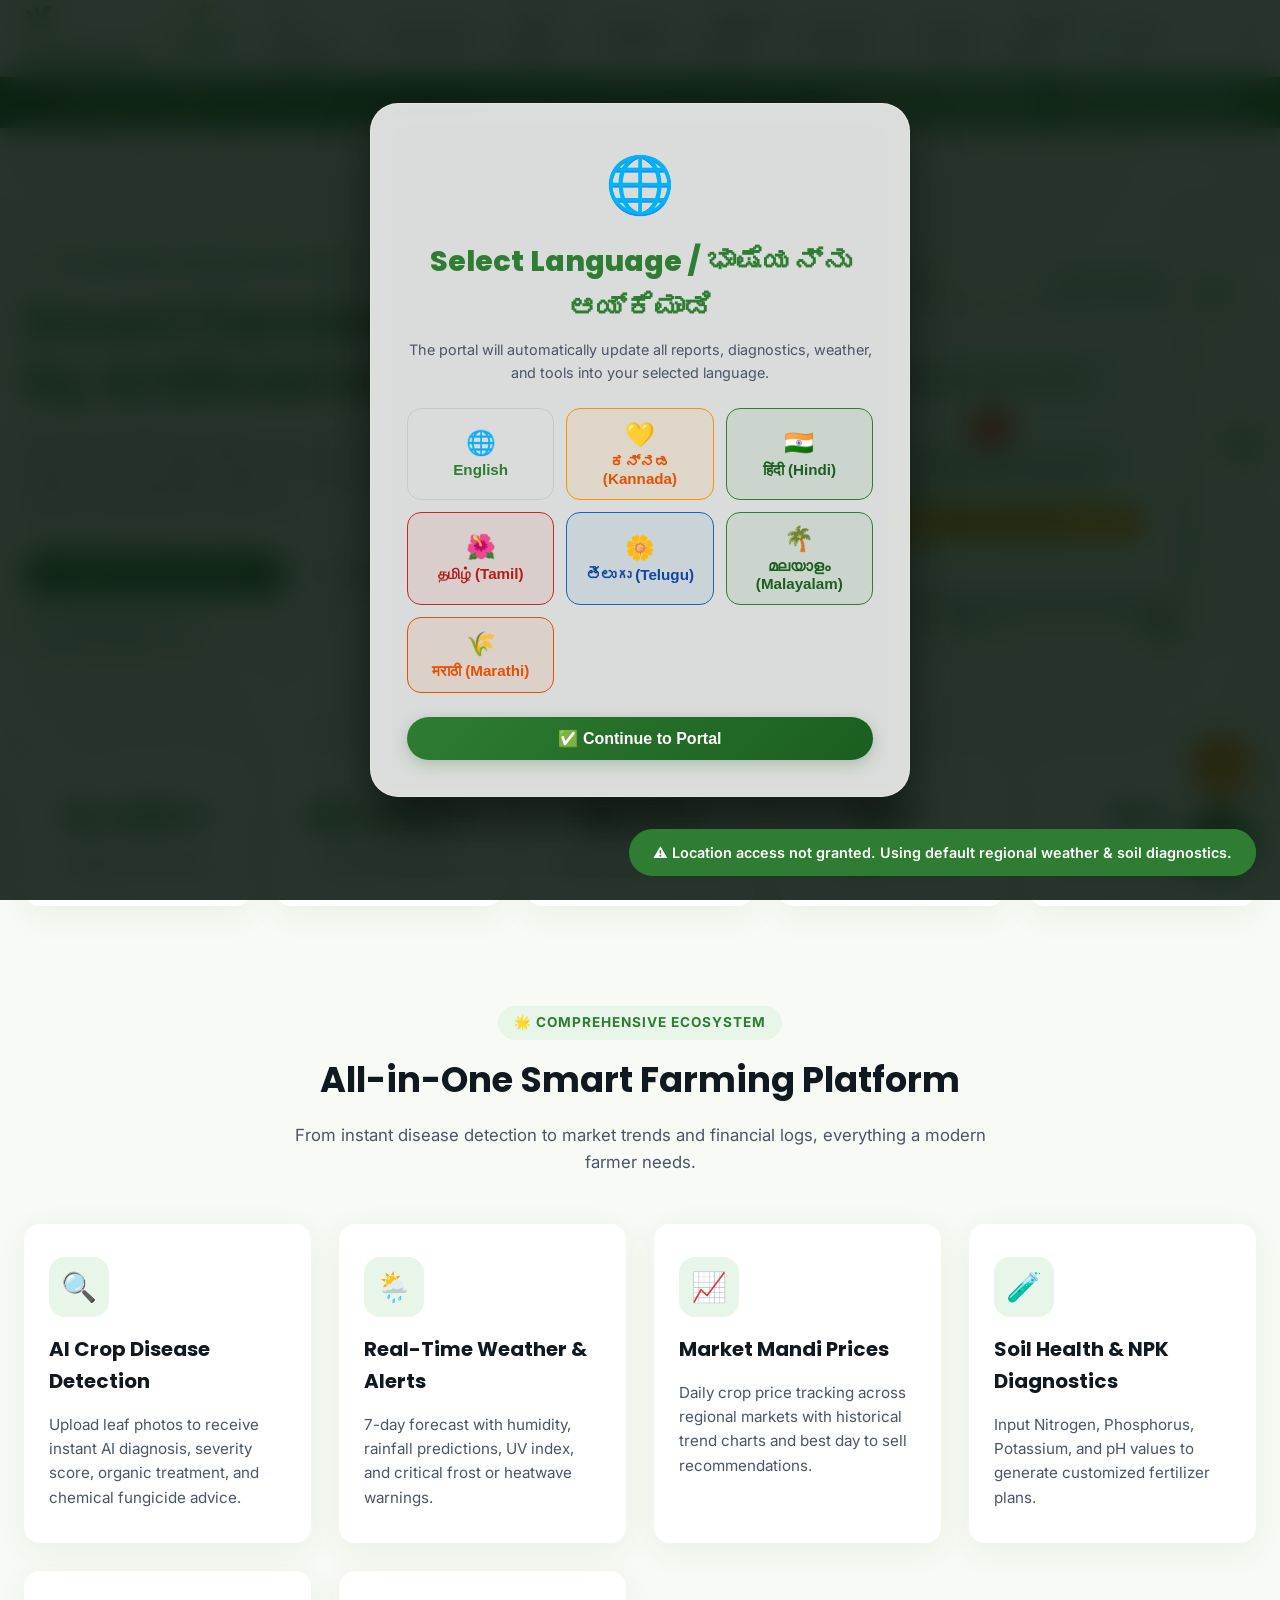
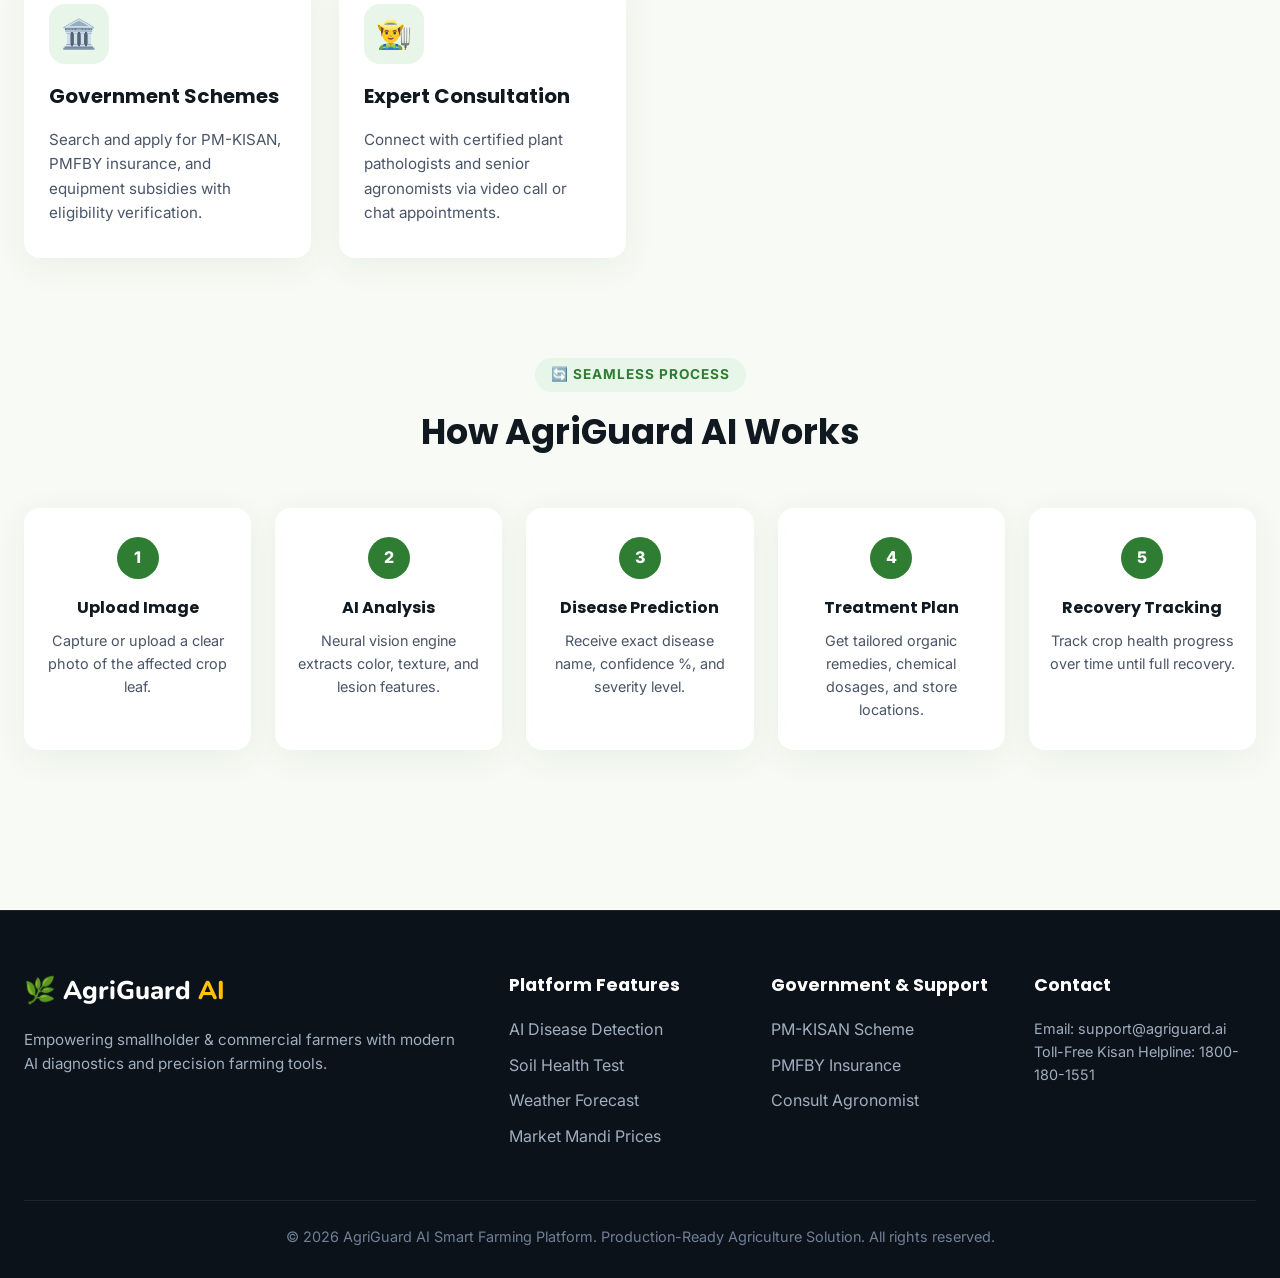
==== templates/index.html @ 2e7e79be "Initial commit: AgriGuard AI Crop Disease Detection Platform" ====
<!DOCTYPE html>
<html lang="en" data-theme="light">
<head>
    <meta charset="UTF-8">
    <meta name="viewport" content="width=device-width, initial-scale=1.0">
    <title>AgriGuard AI – Intelligent Crop Disease Detection & Smart Farming Platform</title>
    <meta name="description" content="AI-powered crop disease detection, soil diagnostics, real-time weather alerts, market prices, and government scheme aggregator for farmers.">
    <link rel="stylesheet" href="/static/css/styles.css">
    <link rel="manifest" href="/manifest.json">
    <!-- Chart.js & Leaflet.js CDN -->
    <script src="https://cdn.jsdelivr.net/npm/chart.js"></script>
    <link rel="stylesheet" href="https://unpkg.com/leaflet@1.9.4/dist/leaflet.css" />
    <script src="https://unpkg.com/leaflet@1.9.4/dist/leaflet.js"></script>
</head>
<body>

    <!-- Glassmorphic Header Navigation -->
    <nav class="glass-nav">
        <div class="container navbar">
            <a href="#" class="logo" onclick="switchTab('home-tab'); return false;">
                🌿 AgriGuard <span>AI</span>
            </a>

            <ul class="nav-links">
                <li><a class="nav-link active" data-tab="home-tab" data-i18n="navHome">🌾 Farmer Portal</a></li>
                <li><a class="nav-link" data-tab="scanner-tab" data-i18n="navScan">AI Detection</a></li>
                <li><a class="nav-link" data-tab="dashboard-tab" data-i18n="navDashboard">Dashboard</a></li>
                <li><a class="nav-link" data-tab="soil-tab" data-i18n="navSoil">Soil Health</a></li>
                <li><a class="nav-link" data-tab="weather-tab" data-i18n="navWeather">Weather</a></li>
                <li><a class="nav-link" data-tab="market-tab" data-i18n="navMarket">Market Prices</a></li>
                <li><a class="nav-link" data-tab="schemes-tab" data-i18n="navSchemes">Schemes</a></li>
                <li><a class="nav-link" data-tab="expert-tab" data-i18n="navExperts">Experts</a></li>
                <li><a class="nav-link" data-tab="map-tab" data-i18n="navMap">Stores Map</a></li>
            </ul>

            <div class="nav-actions">
                <select class="lang-select" id="langSelect" onchange="applyPortalLanguage(this.value)">
                    <option value="en">🌐 English</option>
                    <option value="kn">Kannada (ಕನ್ನಡ)</option>
                    <option value="hi">Hindi (हिंदी)</option>
                    <option value="ta">Tamil (தமிழ்)</option>
                    <option value="te">Telugu (తెలుగు)</option>
                    <option value="ml">Malayalam (മലയാളം)</option>
                    <option value="mr">Marathi (मराठी)</option>
                </select>
                <button class="theme-toggle" id="themeToggle">🌙 Dark</button>
                <div id="userHeaderBox" style="display: flex; align-items: center; gap: 8px;">
                    <div style="background: var(--primary-light); color: var(--primary); padding: 6px 14px; border-radius: 20px; font-weight: 700; font-size: 0.88rem;">
                        🧑‍🌾 Active Farmer
                    </div>
                </div>
                <button class="btn btn-primary" onclick="switchTab('scanner-tab')" data-i18n="detectBtn">Detect Crop Disease</button>
            </div>
    </nav>

    <!-- Entrance Live GPS Location & Environment Banner -->
    <div id="entranceLocationBanner" style="background: linear-gradient(90deg, #1b5e20, #2E7D32); color: white; padding: 10px 20px; font-size: 0.88rem; box-shadow: 0 4px 12px rgba(0,0,0,0.12); position: sticky; top: 70px; z-index: 999;">
        <div class="container" style="display: flex; justify-content: space-between; align-items: center; flex-wrap: wrap; gap: 10px;">
            <div style="display: flex; align-items: center; gap: 8px;">
                <span style="font-size: 1.2rem;">📍</span>
                <span>
                    <strong id="bannerLocationTitle">Mandya, Karnataka</strong> &nbsp;|&nbsp;
                    <span id="bannerCoordinatesText">(12.9716° N, 77.5946° E)</span>
                </span>
            </div>

            <div style="display: flex; align-items: center; gap: 14px; font-weight: 600; flex-wrap: wrap;">
                <span id="bannerWeatherText">🌡️ 28.5°C &nbsp;|&nbsp; 💧 Humidity: 82% &nbsp;|&nbsp; 🌧️ Rain: 12mm</span>
                <span id="bannerSoilText" style="background: rgba(255,255,255,0.2); padding: 3px 10px; border-radius: 12px;">🪨 Soil: Black Cotton Vertisol</span>
                <button onclick="requestEntranceLocationPermission()" style="background: rgba(255,255,255,0.25); color: white; border: none; padding: 4px 12px; border-radius: 8px; font-size: 0.8rem; font-weight: bold; cursor: pointer;" data-i18n="refreshGpsBtn">🎯 Refresh GPS Location</button>
            </div>
        </div>
    </div>

    <!-- Entrance Language Selection Modal -->
    <div id="entranceLangModal" class="modal-overlay" style="display: none; position: fixed; top: 0; left: 0; width: 100vw; height: 100vh; z-index: 10005; background: rgba(10, 25, 15, 0.88); backdrop-filter: blur(14px); justify-content: center; align-items: center;">
        <div class="glass-card" style="width: 90%; max-width: 540px; padding: 36px; border-radius: 28px; box-shadow: 0 24px 48px rgba(0,0,0,0.5); border: 1.5px solid rgba(255, 255, 255, 0.25); text-align: center;">
            <div style="font-size: 3.5rem; margin-bottom: 8px;">🌐</div>
            <h2 style="color: var(--primary); margin: 0; font-size: 1.8rem; font-weight: 800;">Select Language / ಭಾಷೆಯನ್ನು ಆಯ್ಕೆಮಾಡಿ</h2>
            <p style="color: var(--text-muted-light); font-size: 0.9rem; margin: 8px 0 24px 0;">The portal will automatically update all reports, diagnostics, weather, and tools into your selected language.</p>

            <!-- Language Cards Grid -->
            <div style="display: grid; grid-template-columns: repeat(auto-fit, minmax(130px, 1fr)); gap: 12px; margin-bottom: 24px;">
                <button onclick="selectPortalLanguage('en')" class="btn btn-outline" style="padding: 12px; font-size: 0.95rem; font-weight: 700; border-radius: 14px; display: flex; flex-direction: column; align-items: center; gap: 4px; border: 1.5px solid var(--border-color);">
                    <span style="font-size: 1.5rem;">🌐</span>
                    <span>English</span>
                </button>
                <button onclick="selectPortalLanguage('kn')" class="btn btn-outline" style="padding: 12px; font-size: 0.95rem; font-weight: 700; border-radius: 14px; display: flex; flex-direction: column; align-items: center; gap: 4px; border: 1.5px solid #FF8F00; background: rgba(255,143,0,0.08); color: #e65100;">
                    <span style="font-size: 1.5rem;">💛</span>
                    <span>ಕನ್ನಡ (Kannada)</span>
                </button>
                <button onclick="selectPortalLanguage('hi')" class="btn btn-outline" style="padding: 12px; font-size: 0.95rem; font-weight: 700; border-radius: 14px; display: flex; flex-direction: column; align-items: center; gap: 4px; border: 1.5px solid #2E7D32; background: rgba(46,125,50,0.08); color: #1b5e20;">
                    <span style="font-size: 1.5rem;">🇮🇳</span>
                    <span>हिंदी (Hindi)</span>
                </button>
                <button onclick="selectPortalLanguage('ta')" class="btn btn-outline" style="padding: 12px; font-size: 0.95rem; font-weight: 700; border-radius: 14px; display: flex; flex-direction: column; align-items: center; gap: 4px; border: 1.5px solid #c62828; background: rgba(198,40,40,0.08); color: #b71c1c;">
                    <span style="font-size: 1.5rem;">🌺</span>
                    <span>தமிழ் (Tamil)</span>
                </button>
                <button onclick="selectPortalLanguage('te')" class="btn btn-outline" style="padding: 12px; font-size: 0.95rem; font-weight: 700; border-radius: 14px; display: flex; flex-direction: column; align-items: center; gap: 4px; border: 1.5px solid #1565C0; background: rgba(21,101,192,0.08); color: #0d47a1;">
                    <span style="font-size: 1.5rem;">🌼</span>
                    <span>తెలుగు (Telugu)</span>
                </button>
                <button onclick="selectPortalLanguage('ml')" class="btn btn-outline" style="padding: 12px; font-size: 0.95rem; font-weight: 700; border-radius: 14px; display: flex; flex-direction: column; align-items: center; gap: 4px; border: 1.5px solid #2E7D32; background: rgba(46,125,50,0.08); color: #1b5e20;">
                    <span style="font-size: 1.5rem;">🌴</span>
                    <span>മലയാളം (Malayalam)</span>
                </button>
                <button onclick="selectPortalLanguage('mr')" class="btn btn-outline" style="padding: 12px; font-size: 0.95rem; font-weight: 700; border-radius: 14px; display: flex; flex-direction: column; align-items: center; gap: 4px; border: 1.5px solid #e65100; background: rgba(230,81,0,0.08); color: #e65100;">
                    <span style="font-size: 1.5rem;">🌾</span>
                    <span>मराठी (Marathi)</span>
                </button>
            </div>

            <button onclick="closeEntranceLangModal()" class="btn btn-primary" style="width: 100%; padding: 12px; font-size: 1rem; font-weight: 700;">✅ Continue to Portal</button>
        </div>
    </div>

    <!-- Main Content Tabs Container -->
    <main class="container">

        <!-- TAB 1: HOMEPAGE -->
        <section id="home-tab" class="tab-content active">
            <!-- Hero Section -->
            <div class="hero">
                <div class="hero-grid">
                    <div>
                        <div class="section-tag" data-i18n="sectionTagHero">🚀 Autonomous Precision Agriculture</div>
                        <h1 class="hero-title" data-i18n="heroTitle">Smart Farming Powered by Artificial Intelligence</h1>
                        <p class="hero-subtitle" data-i18n="heroSubtitle">
                            Empowering farmers with instant AI crop disease detection, soil diagnostics, real-time weather forecasts, market prices, and tailored government scheme assistance.
                        </p>
                        <div class="hero-cta">
                            <button class="btn btn-primary" onclick="switchTab('scanner-tab')" data-i18n="btnStartScan">📷 Start AI Disease Detection</button>
                            <button class="btn btn-secondary" onclick="switchTab('dashboard-tab')" data-i18n="btnViewDash">📊 View Dashboard</button>
                            <button class="btn btn-outline" onclick="switchTab('soil-tab')" data-i18n="btnSoilTest">🧪 Soil Health Test</button>
                        </div>
                    </div>

                    <div class="hero-visual">
                        <div class="animated-leaf leaf-1">🍃</div>
                        <div class="animated-leaf leaf-2">🌱</div>
                        <div class="animated-leaf leaf-3">🌿</div>
                        
                        <!-- 3D Stacked Shuffling Card Deck Container -->
                        <div class="card-stack-wrapper">
                            <div style="display:flex; justify-content:space-between; align-items:center; margin-bottom:12px; z-index: 20; position: relative;">
                                <span style="font-weight:700; color:var(--primary);" data-i18n="liveScanTitle">⚡ Live AI Scanner</span>
                                <span class="severity-pill severity-LOW" data-i18n="accuracyPill">98.4% Accuracy</span>
                            </div>

                            <div class="card-stack" id="cropCardStack">
                                <!-- Card 1: Tomato -->
                                <div class="stack-card glass-card pos-0" data-crop="Tomato">
                                    <div class="stack-card-inner">
                                        <div class="crop-badge">🍅 Tomato (टमाटर / ಟೊಮ್ಯಾಟೊ)</div>
                                        <span class="crop-emoji">🍅</span>
                                        <h4 class="crop-title">Leaf Early Blight Detected</h4>
                                        <p class="crop-desc">Confidence: 96.2% | Fungal Leaf Spot</p>
                                        <button class="btn btn-accent stack-btn" onclick="quickSelectScannerCrop('Tomato')">🔍 Scan Tomato Crop</button>
                                    </div>
                                </div>

                                <!-- Card 2: Ginger -->
                                <div class="stack-card glass-card pos-1" data-crop="Ginger">
                                    <div class="stack-card-inner">
                                        <div class="crop-badge">🫚 Ginger (अदरक / ಶುಂಠಿ)</div>
                                        <span class="crop-emoji">🫚</span>
                                        <h4 class="crop-title">Soft Rot & Leaf Fleck</h4>
                                        <p class="crop-desc">Confidence: 95.1% | Bacterial Soft Rot</p>
                                        <button class="btn btn-accent stack-btn" onclick="quickSelectScannerCrop('Ginger')">🔍 Scan Ginger Crop</button>
                                    </div>
                                </div>

                                <!-- Card 3: Cabbage -->
                                <div class="stack-card glass-card pos-2" data-crop="Cabbage">
                                    <div class="stack-card-inner">
                                        <div class="crop-badge">🥬 Cabbage (पत्तागोभी / ಎಲೆಕೋಸು)</div>
                                        <span class="crop-emoji">🥬</span>
                                        <h4 class="crop-title">Black Rot Infection</h4>
                                        <p class="crop-desc">Confidence: 97.0% | Xanthomonas Campestris</p>
                                        <button class="btn btn-accent stack-btn" onclick="quickSelectScannerCrop('Cabbage')">🔍 Scan Cabbage Crop</button>
                                    </div>
                                </div>

                                <!-- Card 4: Tobacco -->
                                <div class="stack-card glass-card pos-3" data-crop="Tobacco">
                                    <div class="stack-card-inner">
                                        <div class="crop-badge">🍂 Tobacco (तंबाकू / ತಂಬಾಕು)</div>
                                        <span class="crop-emoji">🍂</span>
                                        <h4 class="crop-title">Tobacco Mosaic Virus (TMV)</h4>
                                        <p class="crop-desc">Confidence: 95.6% | Viral Leaf Mosaic</p>
                                        <button class="btn btn-accent stack-btn" onclick="quickSelectScannerCrop('Tobacco')">🔍 Scan Tobacco Crop</button>
                                    </div>
                                </div>
                            </div>

                            <!-- Shuffling Card Controls -->
                            <div style="display:flex; justify-content:space-between; align-items:center; margin-top:14px; position:relative; z-index:20;">
                                <button class="slider-arrow-btn" onclick="shuffleCardBack()" title="Previous Card">❮</button>
                                <div class="slider-dots" id="stackDots">
                                    <span class="dot active" onclick="jumpToStackCard(0)"></span>
                                    <span class="dot" onclick="jumpToStackCard(1)"></span>
                                    <span class="dot" onclick="jumpToStackCard(2)"></span>
                                    <span class="dot" onclick="jumpToStackCard(3)"></span>
                                </div>
                                <button class="slider-arrow-btn" onclick="shuffleCardNext()" title="Shuffle Next Card">🎴 Shuffle ❯</button>
                            </div>
                        </div>
                    </div>
                </div>
            </div>

            <!-- Statistics Section -->
            <div class="stats-section">
                <div class="stats-grid">
                    <div class="glass-card stat-card">
                        <div class="stat-number" id="statFarmers">12,480+</div>
                        <div class="stat-label" data-i18n="statFarmers">Registered Farmers</div>
                    </div>
                    <div class="glass-card stat-card">
                        <div class="stat-number">85,420+</div>
                        <div class="stat-label" data-i18n="statDetected">Diseases Detected</div>
                    </div>
                    <div class="glass-card stat-card">
                        <div class="stat-number" id="statAccuracy">98.4%</div>
                        <div class="stat-label" data-i18n="statAccuracy">AI Diagnostic Accuracy</div>
                    </div>
                    <div class="glass-card stat-card">
                        <div class="stat-number">20+</div>
                        <div class="stat-label" data-i18n="statCrops">Supported Crops</div>
                    </div>
                    <div class="glass-card stat-card">
                        <div class="stat-number">14+</div>
                        <div class="stat-label" data-i18n="statSchemes">Government Schemes</div>
                    </div>
                </div>
            </div>

            <!-- Features Grid -->
            <div style="padding: 60px 0;">
                <div class="section-header">
                    <div class="section-tag" data-i18n="sectionTagFeatures">🌟 Comprehensive Ecosystem</div>
                    <h2 class="section-title" data-i18n="titleFeatures">All-in-One Smart Farming Platform</h2>
                    <p class="section-desc" data-i18n="descFeatures">From instant disease detection to market trends and financial logs, everything a modern farmer needs.</p>
                </div>

                <div class="features-grid">
                    <div class="glass-card feature-card" onclick="switchTab('scanner-tab')" style="cursor:pointer;">
                        <div class="feature-icon">🔍</div>
                        <h3 class="feature-title" data-i18n="feat1Title">AI Crop Disease Detection</h3>
                        <p class="feature-desc" data-i18n="feat1Desc">Upload leaf photos to receive instant AI diagnosis, severity score, organic treatment, and chemical fungicide advice.</p>
                    </div>

                    <div class="glass-card feature-card" onclick="switchTab('weather-tab')" style="cursor:pointer;">
                        <div class="feature-icon">🌦️</div>
                        <h3 class="feature-title" data-i18n="feat3Title">Real-Time Weather & Alerts</h3>
                        <p class="feature-desc" data-i18n="feat3Desc">7-day forecast with humidity, rainfall predictions, UV index, and critical frost or heatwave warnings.</p>
                    </div>

                    <div class="glass-card feature-card" onclick="switchTab('market-tab')" style="cursor:pointer;">
                        <div class="feature-icon">📈</div>
                        <h3 class="feature-title" data-i18n="feat4Title">Market Mandi Prices</h3>
                        <p class="feature-desc" data-i18n="feat4Desc">Daily crop price tracking across regional markets with historical trend charts and best day to sell recommendations.</p>
                    </div>

                    <div class="glass-card feature-card" onclick="switchTab('soil-tab')" style="cursor:pointer;">
                        <div class="feature-icon">🧪</div>
                        <h3 class="feature-title" data-i18n="feat2Title">Soil Health & NPK Diagnostics</h3>
                        <p class="feature-desc" data-i18n="feat2Desc">Input Nitrogen, Phosphorus, Potassium, and pH values to generate customized fertilizer plans.</p>
                    </div>

                    <div class="glass-card feature-card" onclick="switchTab('schemes-tab')" style="cursor:pointer;">
                        <div class="feature-icon">🏛️</div>
                        <h3 class="feature-title" data-i18n="feat5Title">Government Schemes</h3>
                        <p class="feature-desc" data-i18n="feat5Desc">Search and apply for PM-KISAN, PMFBY insurance, and equipment subsidies with eligibility verification.</p>
                    </div>

                    <div class="glass-card feature-card" onclick="switchTab('expert-tab')" style="cursor:pointer;">
                        <div class="feature-icon">👨‍🌾</div>
                        <h3 class="feature-title" data-i18n="feat6Title">Expert Consultation</h3>
                        <p class="feature-desc" data-i18n="feat6Desc">Connect with certified plant pathologists and senior agronomists via video call or chat appointments.</p>
                    </div>
                </div>
            </div>

            <!-- How It Works Flow -->
            <div style="padding: 40px 0;">
                <div class="section-header">
                    <div class="section-tag">🔄 Seamless Process</div>
                    <h2 class="section-title">How AgriGuard AI Works</h2>
                </div>

                <div class="process-flow">
                    <div class="glass-card process-step">
                        <div class="step-badge">1</div>
                        <h4>Upload Image</h4>
                        <p style="font-size:0.9rem; color:var(--text-muted-light); margin-top:8px;">Capture or upload a clear photo of the affected crop leaf.</p>
                    </div>
                    <div class="glass-card process-step">
                        <div class="step-badge">2</div>
                        <h4>AI Analysis</h4>
                        <p style="font-size:0.9rem; color:var(--text-muted-light); margin-top:8px;">Neural vision engine extracts color, texture, and lesion features.</p>
                    </div>
                    <div class="glass-card process-step">
                        <div class="step-badge">3</div>
                        <h4>Disease Prediction</h4>
                        <p style="font-size:0.9rem; color:var(--text-muted-light); margin-top:8px;">Receive exact disease name, confidence %, and severity level.</p>
                    </div>
                    <div class="glass-card process-step">
                        <div class="step-badge">4</div>
                        <h4>Treatment Plan</h4>
                        <p style="font-size:0.9rem; color:var(--text-muted-light); margin-top:8px;">Get tailored organic remedies, chemical dosages, and store locations.</p>
                    </div>
                    <div class="glass-card process-step">
                        <div class="step-badge">5</div>
                        <h4>Recovery Tracking</h4>
                        <p style="font-size:0.9rem; color:var(--text-muted-light); margin-top:8px;">Track crop health progress over time until full recovery.</p>
                    </div>
                </div>
            </div>
        </section>

        <!-- TAB 2: AI DISEASE DETECTION STUDIO -->
        <section id="scanner-tab" class="tab-content">
            <div class="section-header">
                <div class="section-tag" data-i18n="scanTabTag">🔬 Vision AI Diagnostic Studio</div>
                <h2 class="section-title" data-i18n="scanTabTitle">Instant Crop Disease Diagnosis</h2>
                <p class="section-desc">Upload a crop leaf photo to identify diseases, severity score, organic remedies, and required agrochemicals.</p>
            </div>

            <div class="scanner-container">
                <div>
                    <div class="glass-card" style="padding: 24px; margin-bottom: 24px;">
                        <div class="form-group">
                            <label class="form-label">Crop Type Selection</label>
                            <select class="form-control" id="cropTypeSelect">
                                <option value="Auto-Detect" selected>🤖 Auto-Detect Crop & Disease (Single Photo)</option>
                                
                                <optgroup label="🌾 Cereals">
                                    <option value="Rice">Rice (West Bengal, UP, Punjab, Telangana, AP)</option>
                                    <option value="Wheat">Wheat (UP, MP, Punjab, Haryana, Rajasthan)</option>
                                    <option value="Maize">Maize (Karnataka, MP, Bihar, Telangana, AP)</option>
                                    <option value="Barley">Barley (Rajasthan, UP, Haryana, Punjab)</option>
                                    <option value="Jowar">Jowar (Maharashtra, Karnataka, Telangana)</option>
                                    <option value="Bajra">Bajra (Rajasthan, Gujarat, Haryana, UP)</option>
                                    <option value="Ragi">Ragi (Karnataka, Tamil Nadu, Uttarakhand)</option>
                                </optgroup>

                                <optgroup label="🫘 Pulses">
                                    <option value="Chickpea">Chickpea (MP, Rajasthan, Maharashtra, UP)</option>
                                    <option value="Pigeon Pea">Pigeon Pea / Arhar (Maharashtra, Karnataka, MP)</option>
                                    <option value="Green Gram">Green Gram / Moong (Rajasthan, Maharashtra)</option>
                                    <option value="Black Gram">Black Gram / Urad (MP, UP, AP)</option>
                                    <option value="Lentil">Lentil (MP, UP, Bihar)</option>
                                    <option value="Rajma">Rajma (J&K, HP, Uttarakhand)</option>
                                </optgroup>

                                <optgroup label="🥜 Oilseeds">
                                    <option value="Groundnut">Groundnut (Gujarat, Rajasthan, AP, TN, KA)</option>
                                    <option value="Mustard">Mustard (Rajasthan, Haryana, UP, MP)</option>
                                    <option value="Soybean">Soybean (MP, Maharashtra, Rajasthan)</option>
                                    <option value="Sunflower">Sunflower (Karnataka, AP, Telangana)</option>
                                    <option value="Coconut">Coconut (Kerala, TN, Karnataka, AP)</option>
                                </optgroup>

                                <optgroup label="🌱 Fibre & Commercial Cash Crops">
                                    <option value="Cotton">Cotton (Gujarat, Maharashtra, Telangana, Punjab, Haryana, Rajasthan)</option>
                                    <option value="Sugarcane">Sugarcane (UP, Maharashtra, Karnataka, TN, Bihar, Punjab)</option>
                                    <option value="Jute">Jute (West Bengal, Assam, Bihar, Odisha, Meghalaya)</option>
                                    <option value="Tobacco">Tobacco (AP, Gujarat, Karnataka, Telangana, UP, Bihar)</option>
                                    <option value="Banana Fibre">Banana Fibre (TN, Maharashtra, Gujarat, Kerala, Karnataka)</option>
                                    <option value="Industrial Hemp">Industrial Hemp (Uttarakhand, HP, J&K)</option>
                                    <option value="Flax (Linseed)">Flax / Linseed (MP, Chhattisgarh, UP, Bihar, Maharashtra)</option>
                                    <option value="Sisal">Sisal (Odisha, AP, Karnataka, TN)</option>
                                    <option value="Sun Hemp">Sun Hemp (UP, MP, Maharashtra, AP)</option>
                                    <option value="Mesta">Mesta (Odisha, West Bengal, Assam, AP)</option>
                                    <option value="Guar">Guar / Cluster Bean (Rajasthan, Haryana, Gujarat, Punjab)</option>
                                </optgroup>

                                <optgroup label="☕ Plantation & Industrial Crops">
                                    <option value="Tea">Tea (Assam, West Bengal, TN, Kerala)</option>
                                    <option value="Coffee">Coffee (Karnataka, Kerala, TN)</option>
                                    <option value="Rubber">Rubber (Kerala, TN, Karnataka, Tripura)</option>
                                    <option value="Coconut">Coconut (Kerala, TN, Karnataka, AP, Odisha)</option>
                                    <option value="Arecanut">Arecanut / Betel Nut (Karnataka, Kerala, Assam, Meghalaya)</option>
                                    <option value="Betel Vine">Betel Vine / Paan (West Bengal, Odisha, KA, AP, TN, Bihar)</option>
                                    <option value="Cocoa">Cocoa (AP, Karnataka, Kerala, TN)</option>
                                    <option value="Cashew">Cashew (Maharashtra, Goa, Kerala, KA, AP, Odisha, TN)</option>
                                    <option value="Bamboo">Bamboo (Assam, Arunachal, Mizoram, Tripura, KA, Kerala)</option>
                                    <option value="Mulberry">Mulberry (Karnataka, AP, TN, Telangana, West Bengal)</option>
                                    <option value="Oil Palm">Oil Palm (AP, Telangana, KA, TN, Kerala, Mizoram)</option>
                                </optgroup>

                                <optgroup label="🍎 All Fruits & Subtropical Crops">
                                    <option value="Tomato">Tomato (AP, Karnataka, MP, Maharashtra, Odisha)</option>
                                    <option value="Mango">Mango (UP, AP, Telangana, Karnataka, Bihar, Gujarat)</option>
                                    <option value="Banana">Banana (TN, Maharashtra, Gujarat, Kerala, AP, Karnataka)</option>
                                    <option value="Apple">Apple (J&K, HP, Uttarakhand)</option>
                                    <option value="Papaya">Papaya (AP, Gujarat, MP, Karnataka, Maharashtra)</option>
                                    <option value="Orange / Citrus">Orange / Citrus (Maharashtra, Punjab, MP, AP)</option>
                                    <option value="Guava">Guava (UP, MP, Bihar, AP, Maharashtra)</option>
                                    <option value="Pomegranate">Pomegranate (Maharashtra, Karnataka, Gujarat, AP)</option>
                                    <option value="Grapes">Grapes (Maharashtra, Karnataka, TN, AP)</option>
                                    <option value="Watermelon">Watermelon (Karnataka, TN, AP, Maharashtra, UP)</option>
                                    <option value="Muskmelon">Muskmelon (Punjab, UP, Haryana, MP)</option>
                                    <option value="Pineapple">Pineapple (West Bengal, Assam, Tripura, Karnataka)</option>
                                    <option value="Strawberry">Strawberry (Maharashtra, HP, Meghalaya, KA)</option>
                                    <option value="Custard Apple (Sitaphal)">Custard Apple / Sitaphal (Maharashtra, AP, Telangana)</option>
                                    <option value="Sapota (Chiku)">Sapota / Chiku (Gujarat, Karnataka, Maharashtra, TN)</option>
                                    <option value="Lychee">Lychee (Bihar, West Bengal, Assam)</option>
                                    <option value="Jackfruit">Jackfruit (Kerala, KA, TN, Assam, WB)</option>
                                    <option value="Fig (Anjeer)">Fig / Anjeer (Maharashtra, Karnataka, TN)</option>
                                    <option value="Plum / Peach">Plum & Peach (HP, J&K, Uttarakhand)</option>
                                    <option value="Dragon Fruit">Dragon Fruit (Gujarat, Maharashtra, KA, TN)</option>
                                </optgroup>

                                <optgroup label="🥦 All Vegetables, Tubers & Spices">
                                    <option value="Potato">Potato (UP, West Bengal, Bihar, Gujarat, Punjab)</option>
                                    <option value="Onion">Onion (Maharashtra, Karnataka, MP, Gujarat)</option>
                                    <option value="Brinjal">Brinjal / Eggplant (West Bengal, Odisha, Gujarat, Bihar)</option>
                                    <option value="Okra">Okra / Lady Finger (Gujarat, UP, WB, Bihar)</option>
                                    <option value="Chilli / Red Pepper">Chilli / Red Pepper (AP, Telangana, KA, MP)</option>
                                    <option value="Capsicum / Bell Pepper">Capsicum / Bell Pepper (Karnataka, HP, MH)</option>
                                    <option value="Garlic">Garlic (MP, Rajasthan, Gujarat, UP)</option>
                                    <option value="Ginger">Ginger (Assam, Kerala, KA, Meghalaya)</option>
                                    <option value="Turmeric">Turmeric (Telangana, Maharashtra, KA, TN)</option>
                                    <option value="Cauliflower">Cauliflower (WB, Bihar, UP, MP)</option>
                                    <option value="Cabbage">Cabbage (WB, Odisha, Gujarat, MP)</option>
                                    <option value="Carrot">Carrot (Haryana, Punjab, UP, KA)</option>
                                    <option value="Radish">Radish (WB, Haryana, Bihar, Punjab)</option>
                                    <option value="Beetroot">Beetroot (TN, Karnataka, Maharashtra)</option>
                                    <option value="Spinach (Palak)">Spinach / Palak (UP, Punjab, Haryana)</option>
                                    <option value="Fenugreek (Methi)">Fenugreek / Methi (Rajasthan, MP, Gujarat)</option>
                                    <option value="Coriander (Dhania)">Coriander / Dhania (MP, Rajasthan, Gujarat)</option>
                                    <option value="Cucumber">Cucumber (Haryana, AP, KA, MH)</option>
                                    <option value="Pumpkin">Pumpkin (UP, WB, Odisha, Kerala)</option>
                                    <option value="Bitter Gourd (Karela)">Bitter Gourd / Karela (UP, MP, WB)</option>
                                    <option value="Bottle Gourd (Lauki)">Bottle Gourd / Lauki (UP, Bihar, MP)</option>
                                    <option value="Sweet Potato">Sweet Potato (Odisha, Kerala, UP, WB)</option>
                                    <option value="Green Peas">Green Peas (UP, MP, Punjab, HP)</option>
                                </optgroup>

                                <optgroup label="🪴 Medicinal, Aromatic & Fodder">
                                    <option value="Aloe Vera">Aloe Vera (Rajasthan, Gujarat, TN)</option>
                                    <option value="Ashwagandha">Ashwagandha (MP, Rajasthan, Gujarat)</option>
                                    <option value="Tulsi">Tulsi (Across All States of India)</option>
                                    <option value="Lemongrass">Lemongrass (Kerala, KA, TN, UP)</option>
                                </optgroup>
                            </select>
                        </div>

                        <div class="dropzone" id="dropzone" style="cursor: pointer;">
                            <span style="font-size: 3rem;">📸</span>
                            <h4 style="margin-top: 12px;">Snap Photo or Drop Crop Image Here</h4>
                            <p style="font-size: 0.85rem; color: var(--text-muted-light); margin: 8px 0 16px;">Click here or drag-and-drop to upload from gallery or snap photo!</p>
                            
                            <!-- File Pickers (Gallery & Native Camera) -->
                            <input type="file" id="imageFileInput" accept="image/*" style="display: none;">
                            <input type="file" id="cameraFileInput" accept="image/*" capture="environment" style="display: none;">

                            <div style="display: flex; gap: 12px; justify-content: center; flex-wrap: wrap; z-index: 5; position: relative;">
                                <button type="button" class="btn btn-accent" id="liveSnapCameraBtn">📷 Take Photo & Auto-Diagnose</button>
                                <button type="button" class="btn btn-secondary" id="uploadMediaBtn">📁 Access Gallery & Upload</button>
                            </div>
                        </div>

                        <!-- Image Preview Box (Shown immediately upon photo selection or camera snap) -->
                        <div id="imagePreviewBox" style="display: none; margin-top: 16px; padding: 18px; border-radius: 16px; background: rgba(255,255,255,0.92); border: 2px solid var(--primary); box-shadow: 0 8px 24px rgba(46,125,50,0.15); text-align: center;">
                            <div style="display: flex; justify-content: space-between; align-items: center; margin-bottom: 10px;">
                                <span style="font-weight: 800; color: var(--primary); font-size: 0.92rem;">✅ Crop Photo Loaded & Ready for Scan</span>
                                <button type="button" id="clearPreviewBtn" style="background: none; border: none; font-size: 1.3rem; cursor: pointer; color: #d32f2f; font-weight: 800;" title="Remove Photo">✕</button>
                            </div>
                            <div style="max-height: 240px; overflow: hidden; border-radius: 12px; margin-bottom: 8px; background: #111;">
                                <img id="previewImg" src="" alt="Crop Leaf Preview" style="width: 100%; max-height: 240px; object-fit: contain; border-radius: 12px;">
                            </div>
                            <div id="fileDetailsText" style="font-size: 0.82rem; color: var(--text-dark); font-weight: 700;"></div>
                        </div>

                        <!-- Live WebCam Camera Modal -->
                        <div id="cameraModal" class="modal-overlay" style="display: none; position: fixed; top: 0; left: 0; width: 100vw; height: 100vh; z-index: 10009; background: rgba(10, 25, 15, 0.92); backdrop-filter: blur(14px); justify-content: center; align-items: center;">
                            <div class="glass-card" style="width: 92%; max-width: 560px; padding: 24px; border-radius: 24px; box-shadow: 0 24px 50px rgba(0,0,0,0.5); text-align: center; border: 1.5px solid rgba(255,255,255,0.25);">
                                <div style="display: flex; justify-content: space-between; align-items: center; margin-bottom: 14px;">
                                    <h3 style="color: var(--primary); margin: 0; font-weight: 800; font-size: 1.3rem;">📷 Live Crop Camera</h3>
                                    <button type="button" id="closeCameraModal" style="background: none; border: none; font-size: 1.5rem; color: var(--text-dark); cursor: pointer;">✕</button>
                                </div>
                                
                                <div style="position: relative; width: 100%; height: 320px; background: #000; border-radius: 16px; overflow: hidden; margin-bottom: 16px;">
                                    <video id="cameraVideo" autoplay playsinline style="width: 100%; height: 100%; object-fit: cover;"></video>
                                    <canvas id="cameraCanvas" style="display: none;"></canvas>
                                    <div style="position: absolute; top: 12px; left: 12px; background: rgba(0,0,0,0.6); color: #81c784; padding: 4px 12px; border-radius: 20px; font-size: 0.78rem; font-weight: 700;">
                                        🟢 Live HD Scanner
                                    </div>
                                </div>

                                <div style="display: flex; gap: 12px;">
                                    <button type="button" id="snapAndDetectBtn" class="btn btn-primary" style="flex: 1; padding: 14px; font-weight: 800; font-size: 1.05rem;">
                                        📸 Snap & Auto-Diagnose
                                    </button>
                                    <button type="button" id="closeCameraModalBtn" class="btn btn-outline" style="padding: 14px; font-weight: 700;">
                                        Cancel
                                    </button>
                                </div>
                            </div>
                        </div>

                        <!-- Device Permission Request Modal -->
                        <div id="cameraMediaPermissionModal" class="modal-overlay" style="display: none; position: fixed; top: 0; left: 0; width: 100vw; height: 100vh; z-index: 10008; background: rgba(10, 25, 15, 0.88); backdrop-filter: blur(12px); justify-content: center; align-items: center;">
                            <div class="glass-card" style="width: 90%; max-width: 480px; padding: 32px; border-radius: 24px; box-shadow: 0 20px 40px rgba(0,0,0,0.4); text-align: center; border: 1.5px solid rgba(255,255,255,0.25);">
                                <div style="font-size: 3.5rem; margin-bottom: 8px;" id="permModalIcon">📷</div>
                                <h2 style="color: var(--primary); margin: 0; font-size: 1.6rem; font-weight: 800;" id="permModalTitle">Device Permission Request</h2>
                                <p style="color: var(--text-dark); font-size: 0.95rem; margin: 12px 0 24px 0; line-height: 1.5;" id="permModalDesc">
                                    AgriGuard AI requires permission to access your device <strong>Camera</strong> to click photos of crop leaves or access your <strong>Media Storage / Gallery</strong> to select crop photos.
                                </p>

                                <div style="background: var(--primary-light); padding: 14px; border-radius: 14px; text-align: left; margin-bottom: 24px; font-size: 0.85rem; color: var(--primary);">
                                    <div style="font-weight: 700; margin-bottom: 4px;">🛡️ Privacy Commitment:</div>
                                    Photos captured or uploaded are used strictly for instant AI disease detection & diagnostic report generation on your device.
                                </div>

                                <div style="display: flex; gap: 12px;">
                                    <button type="button" id="permModalAllowBtn" class="btn btn-primary" style="flex: 1; padding: 12px; font-size: 1rem; font-weight: 700;">✅ Allow Permission</button>
                                    <button type="button" id="permModalDenyBtn" class="btn btn-outline" style="padding: 12px; font-size: 0.95rem; font-weight: 700;">✕ Deny</button>
                                </div>
                            </div>
                        </div>

                        <div class="form-group" style="margin-top: 18px;">
                            <label class="form-label" style="font-weight: 700; color: var(--primary);">🌐 Report Language / ವರದಿ ಭಾಷೆ / रिपोर्ट भाषा</label>
                            <select class="form-control" id="reportLangSelect" style="font-weight: 700; border: 2px solid var(--primary); background: var(--primary-light);">
                                <option value="en" selected>🇬🇧 English</option>
                                <option value="kn">🇮🇳 Kannada (ಕನ್ನಡ)</option>
                                <option value="hi">🇮🇳 Hindi (हिंदी)</option>
                                <option value="ta">🇮🇳 Tamil (தமிழ்)</option>
                                <option value="te">🇮🇳 Telugu (తెలుగు)</option>
                                <option value="ml">🇮🇳 Malayalam (മലയാളം)</option>
                                <option value="mr">🇮🇳 Marathi (मराठी)</option>
                            </select>
                        </div>

                        <button class="btn btn-primary" id="startDetectBtn" style="width: 100%; margin-top: 14px; padding: 14px;">🔍 Run AI Diagnostic Scan</button>
                    </div>
                </div>

                <div id="scanResultBox">
                    <div class="glass-card" style="padding: 40px; text-align: center; color: var(--text-muted-light);">
                        <span style="font-size: 4rem;">🌿</span>
                        <h3 style="margin-top: 16px; color: var(--text-dark);">No Active Scan Result</h3>
                        <p>Upload a crop leaf image on the left and click "Run AI Diagnostic Scan" to generate full disease report.</p>
                    </div>
                </div>
            </div>
        </section>

        <!-- TAB 3: FARMER DASHBOARD -->
        <section id="dashboard-tab" class="tab-content">
            <div class="section-header">
                <div class="section-tag" data-i18n="dashTabTag">📊 Farm Management Overview</div>
                <h2 class="section-title" data-i18n="dashTabTitle">Farmer Intelligence Dashboard</h2>
            </div>

            <div class="dashboard-grid">
                <!-- Crop Health Overview -->
                <div class="glass-card col-4" style="padding: 24px;">
                    <h3 style="color: var(--primary); margin-bottom: 16px;">🌱 Crop Health Score</h3>
                    <div style="text-align: center; margin: 20px 0;">
                        <div style="display: inline-block; width: 140px; height: 140px; border-radius: 50%; border: 10px solid var(--primary); display: flex; align-items: center; justify-content: center; flex-direction: column;">
                            <span style="font-size: 2.2rem; font-weight: 800; color: var(--primary);">92%</span>
                            <span style="font-size: 0.75rem; color: var(--text-muted-light);">Healthy</span>
                        </div>
                    </div>
                    <p style="font-size: 0.9rem; text-align: center; color: var(--text-muted-light);">Green Valley Acres | 4.5 Acres under active cultivation.</p>
                </div>

                <!-- Weather Quick Summary -->
                <div class="glass-card col-4" style="padding: 24px;">
                    <h3 style="color: var(--primary); margin-bottom: 16px;">⛅ Mandya Weather</h3>
                    <div style="display: flex; align-items: center; justify-content: space-between;">
                        <div>
                            <h2 style="font-size: 2.5rem; color: var(--text-dark);">28.5°C</h2>
                            <p style="color: var(--text-muted-light);">Humidity: 68% | Rain: 18.5mm</p>
                        </div>
                        <span style="font-size: 3.5rem;">🌧️</span>
                    </div>
                    <div style="background: #fff8e1; color: #f57f17; padding: 10px 14px; border-radius: 10px; margin-top: 16px; font-size: 0.85rem; font-weight: 600;">
                        ⚠️ Warning: Rainfall alert expected on Sunday. Delay pesticide spraying.
                    </div>
                </div>

                <!-- Yield Prediction -->
                <div class="glass-card col-4" style="padding: 24px;">
                    <h3 style="color: var(--primary); margin-bottom: 16px;">📈 Yield & Harvest Forecast</h3>
                    <h2 style="font-size: 2.2rem; color: var(--primary);">14.8 Tonnes</h2>
                    <p style="color: var(--text-muted-light); margin-bottom: 14px;">Estimated Harvest Yield for current season.</p>
                    <div style="background: var(--primary-light); padding: 12px; border-radius: 10px; font-size: 0.9rem;">
                        <strong>Expected Gross Income:</strong> ₹4,15,000
                    </div>
                </div>

                <!-- Financial Chart -->
                <div class="glass-card col-8" style="padding: 24px;">
                    <h3 style="color: var(--primary); margin-bottom: 16px;">💰 Financial Breakdown (Income vs Expenses)</h3>
                    <canvas id="farmFinanceChart" height="120"></canvas>
                </div>

                <!-- Active Fields -->
                <div class="glass-card col-4" style="padding: 24px;">
                    <h3 style="color: var(--primary); margin-bottom: 16px;">🌾 Active Fields</h3>
                    <div style="margin-bottom: 12px; padding: 12px; background: var(--primary-light); border-radius: 10px;">
                        <strong>North Field A (Tomatoes)</strong><br>
                        <span style="font-size: 0.85rem; color: var(--text-muted-light);">1.5 Acres | Planted 35 days ago</span>
                    </div>
                    <div style="padding: 12px; background: var(--primary-light); border-radius: 10px;">
                        <strong>South Field B (Rice Paddy)</strong><br>
                        <span style="font-size: 0.85rem; color: var(--text-muted-light);">2.0 Acres | Planted 60 days ago</span>
                    </div>
                </div>
            </div>
        </section>

        <!-- TAB 4: SOIL HEALTH DIAGNOSTICS -->
        <section id="soil-tab" class="tab-content">
            <div class="section-header">
                <div class="section-tag" data-i18n="soilTabTag">🧪 Soil Chemistry Analysis</div>
                <h2 class="section-title" data-i18n="soilTabTitle">NPK & Soil Diagnostic Tool</h2>
                <p class="section-desc">Enter your field soil test parameters to calculate health index and custom fertilizer recommendations.</p>
            </div>

            <div class="dashboard-grid">
                <div class="glass-card col-6" style="padding: 28px;">
                    <h3 style="color: var(--primary); margin-bottom: 20px;">Input Soil Parameters</h3>
                    <form id="soilTestForm">
                        <div class="form-group">
                            <label class="form-label">Nitrogen (N) - mg/kg</label>
                            <input type="number" class="form-control" id="soilN" value="110" required>
                        </div>
                        <div class="form-group">
                            <label class="form-label">Phosphorus (P) - mg/kg</label>
                            <input type="number" class="form-control" id="soilP" value="45" required>
                        </div>
                        <div class="form-group">
                            <label class="form-label">Potassium (K) - mg/kg</label>
                            <input type="number" class="form-control" id="soilK" value="35" required>
                        </div>
                        <div class="form-group">
                            <label class="form-label">Soil pH Level</label>
                            <input type="number" step="0.1" class="form-control" id="soilPH" value="6.8" required>
                        </div>
                        <button type="submit" class="btn btn-primary" style="width: 100%; margin-top: 10px;">⚡ Generate Soil Report</button>
                    </form>
                </div>

                <div class="col-6" id="soilResultOutput">
                    <div class="glass-card" style="padding: 40px; text-align: center; color: var(--text-muted-light);">
                        <span style="font-size: 4rem;">🧪</span>
                        <h3 style="margin-top: 16px; color: var(--text-dark);">No Soil Test Result</h3>
                        <p>Fill out the parameters on the left to compute NPK balance and fertilizer recommendation.</p>
                    </div>
                </div>
            </div>
        </section>

        <!-- TAB 5: WEATHER & ALERTS -->
        <section id="weather-tab" class="tab-content">
            <div class="section-header">
                <div class="section-tag" data-i18n="weatherTabTag">🌦️ Climate Intelligence & Crop Suitability</div>
                <h2 class="section-title" data-i18n="weatherTabTitle">Location Weather & Suitability Calculator</h2>
                <p class="section-desc">Search any city or state in India to compute real-time weather and check if conditions are suitable for your target crop.</p>
            </div>

            <!-- Location & Crop Weather Search Form -->
            <div class="glass-card" style="padding: 24px; margin-bottom: 28px;">
                <div style="display: grid; grid-template-columns: 1.5fr 1.2fr auto; gap: 16px; align-items: flex-end;">
                    <div class="form-group" style="margin: 0;">
                        <label class="form-label">📍 Enter Location / City / District</label>
                        <input type="text" id="weatherLocationInput" class="form-control" placeholder="e.g. Mandya, Bengaluru, Guntur, Pune, Lucknow, Patna..." value="Mandya">
                    </div>

                    <div class="form-group" style="margin: 0;">
                        <label class="form-label">🌾 Select Target Crop</label>
                        <select class="form-control" id="weatherCropSelect">
                            <option value="Tomato" selected>🍅 Tomato</option>
                            <option value="Rice">🌾 Rice Paddy</option>
                            <option value="Wheat">🌾 Wheat</option>
                            <option value="Potato">🥔 Potato</option>
                            <option value="Tobacco">🍃 Tobacco</option>
                            <option value="Cotton">🌱 Cotton</option>
                            <option value="Maize">🌽 Maize</option>
                            <option value="Groundnut">🥜 Groundnut</option>
                            <option value="Chilli">🌶️ Chilli</option>
                            <option value="Sugarcane">🎋 Sugarcane</option>
                        </select>
                    </div>

                    <div style="display: flex; gap: 10px;">
                        <button class="btn btn-primary" id="fetchWeatherBtn">🔍 Calculate Weather & Suitability</button>
                        <button class="btn btn-outline" id="gpsWeatherBtn" title="Use My Device Location">🎯 GPS</button>
                    </div>
                </div>
            </div>

            <!-- Weather & Suitability Result Card -->
            <div id="weatherSuitabilityResultBox">
                <div class="glass-card" style="padding: 32px; margin-bottom: 32px;">
                    <div style="display: flex; justify-content: space-between; align-items: center; flex-wrap: wrap; gap: 20px;">
                        <div>
                            <span style="color: var(--primary); font-weight: 700;" id="weatherLocLabel">LOCATION: MANDYA, KARNATAKA</span>
                            <h1 style="font-size: 3.5rem; margin: 6px 0;" id="weatherTempText">29.2°C</h1>
                            <p style="color: var(--text-muted-light);" id="weatherSubText">Humidity: 68% | Rainfall: 18.5mm | Wind 12 km/h | UV Index 7</p>
                        </div>
                        
                        <div id="suitabilityBadgeBox" style="background: #e8f5e9; border-left: 6px solid #2e7d32; padding: 20px; border-radius: 14px; max-width: 480px; flex:1;">
                            <span class="severity-pill severity-LOW" id="suitabilityBadgeTag">🟢 SUITABLE (Prime Farming Weather)</span>
                            <h3 style="color: #2e7d32; margin: 8px 0;" id="suitabilityScoreTitle">Climate Suitability Score: 90%</h3>
                            <p style="font-size: 0.9rem; color: var(--text-dark);" id="suitabilityActionPlan">Weather conditions in Mandya are optimal for Tomato cultivation, sowing, and foliar spraying.</p>
                        </div>
                    </div>

                    <!-- Suitability Rationale List -->
                    <div style="margin-top: 24px; padding-top: 20px; border-top: 1px solid var(--border-color);" id="suitabilityReasonsContainer">
                        <h4 style="color: var(--primary); margin-bottom: 10px;">💡 Weather Rationale & Advisory Breakdown</h4>
                        <ul style="padding-left: 20px; font-size: 0.95rem;" id="suitabilityReasonsList">
                            <li>Temperature 29.2°C is within the prime growth zone for Tomato.</li>
                            <li>Relative humidity (68%) is safe and favorable.</li>
                            <li>Rainfall precipitation (18.5mm) is low and clear for spraying.</li>
                        </ul>
                    </div>
                </div>
            </div>

            <!-- 7-Day Forecast Grid -->
            <div class="dashboard-grid">
                <div class="glass-card col-12" style="padding: 24px;">
                    <h3 style="color: var(--primary); margin-bottom: 20px;">7-Day Location Forecast Timeline</h3>
                    <div style="display: grid; grid-template-columns: repeat(auto-fit, minmax(130px, 1fr)); gap: 16px; text-align: center;" id="forecastTimelineGrid">
                        <div style="background: var(--primary-light); padding: 16px; border-radius: 12px;">
                            <strong>Today</strong><br><span style="font-size:2rem;">⛅</span><br><strong>29°C</strong><br><span style="font-size:0.8rem;">Rain 18.5mm</span>
                        </div>
                        <div style="background: var(--primary-light); padding: 16px; border-radius: 12px;">
                            <strong>Sat</strong><br><span style="font-size:2rem;">☀️</span><br><strong>30°C</strong><br><span style="font-size:0.8rem;">Rain 5mm</span>
                        </div>
                        <div style="background: #ffebee; padding: 16px; border-radius: 12px;">
                            <strong style="color:#c62828;">Sun</strong><br><span style="font-size:2rem;">🌧️</span><br><strong>28°C</strong><br><span style="font-size:0.8rem; color:#c62828;">Rain 25mm</span>
                        </div>
                        <div style="background: #ffebee; padding: 16px; border-radius: 12px;">
                            <strong style="color:#c62828;">Mon</strong><br><span style="font-size:2rem;">⛈️</span><br><strong>27°C</strong><br><span style="font-size:0.8rem; color:#c62828;">Rain 35mm</span>
                        </div>
                        <div style="background: var(--primary-light); padding: 16px; bor        <!-- TAB 6: MARKET PRICES -->
        <section id="market-tab" class="tab-content">
            <div class="section-header">
                <div class="section-tag" data-i18n="marketTabTag">📈 APMC Mandi Intelligence</div>
                <h2 class="section-title" data-i18n="marketTabTitle">Live Crop & Produce Market Prices</h2>
                <p class="section-desc">Select any crop or produce to view live APMC Mandi prices nearest to your GPS location.</p>
            </div>

            <!-- Interactive Commodity & Location Selector Card -->
            <div class="glass-card" style="padding: 24px; margin-bottom: 24px; background: linear-gradient(135deg, rgba(46,125,50,0.06), rgba(255,193,7,0.08));">
                <h3 style="color: var(--primary); margin-bottom: 10px; font-size: 1.25rem;">
                    🔍 Step 1: Select Crop / Product & Mandi Location
                </h3>
                <p style="font-size: 0.9rem; color: var(--text-muted-light); margin-bottom: 16px;">
                    Choose the fruit, vegetable, cereal, or commercial produce you want to check. Local prices are auto-updated according to your live GPS location!
                </p>

                <div style="display: grid; grid-template-columns: repeat(auto-fit, minmax(220px, 1fr)); gap: 14px; margin-bottom: 14px;">
                    <div>
                        <label class="form-label" style="font-weight: 700; color: var(--primary);">🌾 Select Product / Commodity</label>
                        <select id="marketCropSelect" class="form-control" style="font-weight: 700; border: 2px solid var(--primary);" onchange="fetchMarketPricesForSelectedCrop()">
                            <option value="Tomato" selected>🍅 Tomato (टमाटर / ಟೊಮ್ಯಾಟೊ)</option>
                            <option value="Potato">🥔 Potato (आलू / ಆಲೂಗಡ್ಡೆ)</option>
                            <option value="Onion">🧅 Onion (प्याज / ಈರುಳ್ಳಿ)</option>
                            <option value="Brinjal">🍆 Brinjal (बैंगन / ಬದನೇಕಾಯಿ)</option>
                            <option value="Okra">🫛 Okra / Lady Finger (भिंडी / ಬೆಂಡೆಕಾಯಿ)</option>
                            <option value="Mango">🥭 Mango (आम / ಮಾವು)</option>
                            <option value="Banana">🍌 Banana (केला / ಬಾಳೆಹಣ್ಣು)</option>
                            <option value="Apple">🍎 Apple (सेब / ಸೇಬು)</option>
                            <option value="Papaya">🍈 Papaya (पपीता / ಪಪಾಯಿ)</option>
                            <option value="Orange">🍊 Orange (संतरा / ಕಿತ್ತಳೆ)</option>
                            <option value="Grapes">🍇 Grapes (अंगूर / ದ್ರಾಕ್ಷಿ)</option>
                            <option value="Pomegranate">🍎 Pomegranate (अनार / ದಾಳಿಂಬೆ)</option>
                            <option value="Garlic">🧄 Garlic (लहसुन / ಬೆಳ್ಳುಳ್ಳಿ)</option>
                            <option value="Ginger">🫚 Ginger (अदरक / ಶುಂಠಿ)</option>
                            <option value="Chilli">🌶️ Dry Red Chilli (लाल मिर्च / ಮೆಣಸಿನಕಾಯಿ)</option>
                            <option value="Turmeric">🫚 Turmeric (हल्दी / ಅರಿಶಿನ)</option>
                            <option value="Rice">🌾 Rice / Paddy (धान / ಭತ್ತ)</option>
                            <option value="Wheat">🌾 Wheat (गेहूं / ಗೋಧಿ)</option>
                            <option value="Cotton">🧵 Cotton (कपास / ಹತ್ತಿ)</option>
                            <option value="Maize">🌽 Maize / Corn (मक्का / ಮೆಕ್ಕೆಜೋಳ)</option>
                            <option value="Groundnut">🥜 Groundnut (मूंगफली / ಕಡಲೆಕಾಯಿ)</option>
                            <option value="Soybean">🫘 Soybean (सोयाबीन)</option>
                        </select>
                    </div>

                    <div>
                        <label class="form-label" style="font-weight: 700;">📍 Select Location / State APMC Mandi</label>
                        <select id="marketLocationSelect" class="form-control" style="font-weight: 700;" onchange="fetchMarketPricesForSelectedCrop()">
                            <option value="GPS_AUTO" selected>📍 Auto-Detect Nearest Mandi via GPS</option>
                            <option value="Karnataka">Karnataka (Kolar, Mandya, Bangalore, Davangere Mandis)</option>
                            <option value="Maharashtra">Maharashtra (Lasalgaon, Pune, Nashik Mandis)</option>
                            <option value="Uttar Pradesh">Uttar Pradesh (Agra, Kanpur, Lucknow Mandis)</option>
                            <option value="Gujarat">Gujarat (Rajkot, Ahmedabad Mandis)</option>
                            <option value="Punjab">Punjab (Khanna, Ludhiana Mandis)</option>
                            <option value="Andhra Pradesh">Andhra Pradesh (Guntur, Vijayawada Mandis)</option>
                            <option value="Tamil Nadu">Tamil Nadu (Madurai, Coimbatore Mandis)</option>
                        </select>
                    </div>

                    <div style="display: flex; align-items: flex-end;">
                        <button class="btn btn-primary" style="width: 100%; padding: 12px; font-weight: 700;" onclick="fetchMarketPricesForSelectedCrop()">
                            🔍 Fetch Local APMC Prices
                        </button>
                    </div>
                </div>
            </div>

            <!-- Dynamic Product Price Results Grid -->
            <div id="marketPriceResultsBox" style="margin-bottom: 24px;">
                <!-- Populated dynamically via JS -->
            </div>

            <div class="dashboard-grid">
                <div class="glass-card col-8" style="padding: 24px;">
                    <h3 style="color: var(--primary); margin-bottom: 16px;" id="marketChartTitle">Price Trend Analysis (Selected APMC Mandi)</h3>
                    <canvas id="marketPriceChart" height="130"></canvas>
                </div>

                <div class="glass-card col-4" style="padding: 24px; background: linear-gradient(135deg, rgba(46,125,50,0.15) 0%, rgba(255,193,7,0.15) 100%);">
                    <h3 style="color: var(--primary); margin-bottom: 12px;">💡 AI Best Sell Advice</h3>
                    <h2 style="color: var(--primary);" id="aiSellDayText">Sell on Thursday</h2>
                    <p style="font-size: 0.95rem; margin: 12px 0;" id="aiSellDescText">Market demand is surging due to reduced supply from neighboring districts. Predicted price peak: <strong>₹2,900 / quintal</strong>.</p>
                    <button class="btn btn-accent" style="width: 100%; margin-top: 10px;" onclick="showToast('🔔 Price Alert Set! You will be notified when local Mandi price peaks.')">🔔 Set Price Alert</button>
                </div>
            </div>
        </section>

        <!-- TAB 7: GOVERNMENT SCHEMES -->
        <section id="schemes-tab" class="tab-content">
            <div class="section-header">
                <div class="section-tag" data-i18n="schemesTabTag">🏛️ Agricultural Subsidies</div>
                <h2 class="section-title" data-i18n="schemesTabTitle">Government Schemes & Subsidies</h2>
            </div>

            <div class="dashboard-grid">
                <div class="glass-card col-6" style="padding: 24px;">
                    <span class="section-tag">Direct Benefit</span>
                    <h3 style="color: var(--primary); margin: 8px 0;">PM-KISAN Samman Nidhi</h3>
                    <p style="font-size: 0.9rem; color: var(--text-muted-light); margin-bottom: 12px;">₹6,000 annual direct benefit transfer in 3 equal installments to landholding farmers.</p>
                    <p><strong>Eligibility:</strong> Small & Marginal farmers owning cultivable land up to 2 hectares.</p>
                    <a href="https://pmkisan.gov.in" target="_blank" class="btn btn-primary" style="margin-top: 16px;">🔗 Apply Now</a>
                </div>

                <div class="glass-card col-6" style="padding: 24px;">
                    <span class="section-tag">Crop Insurance</span>
                    <h3 style="color: var(--primary); margin: 8px 0;">Pradhan Mantri Fasal Bima Yojana (PMFBY)</h3>
                    <p style="font-size: 0.9rem; color: var(--text-muted-light); margin-bottom: 12px;">Comprehensive insurance against crop damage due to natural disasters, heavy rain, or pests.</p>
                    <p><strong>Premium Rate:</strong> Only 1.5% for Rabi and 2% for Kharif crops.</p>
                    <a href="https://pmfby.gov.in" target="_blank" class="btn btn-primary" style="margin-top: 16px;">🔗 Apply Now</a>
                </div>
            </div>
        </section>

        <!-- TAB 8: EXPERT CONSULTATION -->
        <section id="expert-tab" class="tab-content">
            <div class="section-header">
                <div class="section-tag" data-i18n="expertsTabTag">👨‍🌾 Professional Support</div>
                <h2 class="section-title" data-i18n="expertsTabTitle">Connect with Agriculture Experts</h2>
            </div>

            <div class="dashboard-grid">
                <div class="glass-card col-6" style="padding: 24px;">
                    <div style="display: flex; gap: 16px; align-items: center;">
                        <span style="font-size: 3.5rem;">👨‍🔬</span>
                        <div>
                            <h3 style="color: var(--primary);">Dr. Ananya Sharma</h3>
                            <p style="color: var(--text-muted-light); font-size: 0.9rem;">Ph.D. Plant Pathology (ICAR-IARI)</p>
                            <span class="severity-pill severity-LOW">Rating: 4.9 ★ (120 Consultations)</span>
                        </div>
                    </div>
                    <p style="margin: 16px 0; font-size: 0.9rem;">Specializes in early blight control, bio-pesticide formulations, and organic crop defense.</p>
                    <button class="btn btn-accent" style="width: 100%;">📹 Schedule Free Video Consultation</button>
                </div>
            </div>
        </section>

        <!-- TAB 9: STORES & HOSPITALS MAP -->
        <section id="map-tab" class="tab-content">
            <div class="section-header">
                <div class="section-tag" data-i18n="mapTabTag">🗺️ Nearby Resources & GPS Locator</div>
                <h2 class="section-title" data-i18n="mapTabTitle">Agri Store, Plant Hospital & Diagnostic Lab Locator</h2>
                <p class="section-desc">Powered by AgriGuard Maps API to locate nearby agrochemical depots, diagnostic labs, and APMC markets.</p>
            </div>

            <!-- Map Control & Filter Bar -->
            <div class="glass-card" style="padding: 20px; margin-bottom: 20px; background: linear-gradient(135deg, rgba(46,125,50,0.06), rgba(2,136,209,0.08));">
                <div style="display: flex; justify-content: space-between; align-items: center; flex-wrap: wrap; gap: 14px; margin-bottom: 16px;">
                    <div style="display: flex; align-items: center; gap: 8px;">
                        <span style="font-size: 1.2rem;">🔑</span>
                        <div>
                            <strong style="color: var(--primary); font-size: 0.95rem;">Map API Key Active:</strong>
                            <code style="background: rgba(46,125,50,0.12); color: var(--primary); padding: 3px 8px; border-radius: 6px; font-weight: 700; font-size: 0.82rem;">hxunbdfpjlgznhqtszbtnzlebujjuuunnyhj</code>
                        </div>
                    </div>

                    <div style="display: flex; gap: 10px; flex-wrap: wrap;">
                        <button class="btn btn-primary" onclick="locateUserOnMap()" style="padding: 8px 16px; font-size: 0.9rem;">
                            🎯 Find Stores Near My Live GPS
                        </button>
                        <select id="mapTypeSelect" class="form-control" style="width: auto; padding: 8px 12px; font-weight: 600;" onchange="switchMapLayer(this.value)">
                            <option value="vector" selected>🗺️ Street Map</option>
                            <option value="satellite">🛰️ Satellite View</option>
                            <option value="terrain">⛰️ Terrain View</option>
                        </select>
                    </div>
                </div>

                <!-- Facility Category Filter Chips -->
                <div style="display: flex; gap: 10px; flex-wrap: wrap;">
                    <button class="chat-chip active-chip" id="filterAllShops" onclick="filterMapShops('ALL')" style="background: var(--primary); color: white; border: none; padding: 6px 16px; border-radius: 20px; font-size: 0.85rem; font-weight: 700; cursor: pointer;">
                        🏢 All Facilities
                    </button>
                    <button class="chat-chip" id="filterStores" onclick="filterMapShops('SHOP')" style="background: var(--card-bg-light); border: 1px solid var(--border-color); padding: 6px 16px; border-radius: 20px; font-size: 0.85rem; font-weight: 600; cursor: pointer; color: var(--text-dark);">
                        🏪 Agrochemical & Fertilizer Stores
                    </button>
                    <button class="chat-chip" id="filterLabs" onclick="filterMapShops('HOSPITAL')" style="background: var(--card-bg-light); border: 1px solid var(--border-color); padding: 6px 16px; border-radius: 20px; font-size: 0.85rem; font-weight: 600; cursor: pointer; color: var(--text-dark);">
                        🏥 KVK Plant Hospitals & Labs
                    </button>
                    <button class="chat-chip" id="filterMarkets" onclick="filterMapShops('MARKET')" style="background: var(--card-bg-light); border: 1px solid var(--border-color); padding: 6px 16px; border-radius: 20px; font-size: 0.85rem; font-weight: 600; cursor: pointer; color: var(--text-dark);">
                        🌾 APMC Mandis & Markets
                    </button>
                </div>
            </div>

            <!-- Map & Nearby Shops Grid -->
            <div class="dashboard-grid">
                <div class="glass-card col-8" style="padding: 16px;">
                    <div id="agriShopMap" style="height: 520px; border-radius: 12px; z-index: 1;"></div>
                </div>

                <div class="glass-card col-4" style="padding: 20px; max-height: 550px; overflow-y: auto;">
                    <h3 style="color: var(--primary); margin-bottom: 14px; font-size: 1.15rem;">
                        📍 Nearby Stores & Labs
                    </h3>
                    <div id="nearbyShopList" style="display: flex; flex-direction: column; gap: 12px;">
                        <!-- Dynamically populated via JS -->
                    </div>
                </div>
            </div>
        </section>

    </main>

    <!-- Floating Scan FAB (+) Button with Camera & Gallery Options -->
    <div id="scanFabContainer" style="position:fixed; bottom:105px; right:28px; z-index:10000; display:flex; flex-direction:column; align-items:flex-end; gap:0;">
        <!-- Expandable Options (hidden by default) -->
        <div id="scanFabMenu" style="display:none; flex-direction:column; align-items:flex-end; gap:10px; margin-bottom:14px; animation: scanFabSlideUp 0.3s ease;">
            <!-- Camera Option -->
            <div class="scan-fab-option" onclick="openScanCamera()" title="Open Camera">
                <span class="scan-fab-option-label">📷 Camera</span>
                <div class="scan-fab-option-icon">📷</div>
            </div>
            <!-- Gallery / Photos Option -->
            <div class="scan-fab-option" onclick="openScanGallery()" title="Choose from Photos">
                <span class="scan-fab-option-label">🖼️ Gallery</span>
                <div class="scan-fab-option-icon">🖼️</div>
            </div>
        </div>
        <!-- Main + FAB Button -->
        <div id="scanFabBtn" class="scan-fab-main" onclick="toggleScanFab()" title="Scan Crop Disease">
            <span id="scanFabIcon">＋</span>
        </div>
        <!-- Hidden file input for gallery picker -->
        <input type="file" id="scanGalleryInput" accept="image/*" style="display:none;">
        <!-- Hidden file input for camera capture -->
        <input type="file" id="scanCameraInput" accept="image/*" capture="environment" style="display:none;">
    </div>

    <!-- AI Chatbot Floating FAB Button -->
    <div class="chatbot-fab" id="chatbotFab" title="Ask AgriGuard AI Assistant">🤖</div>


    <!-- AI Chatbot Modal Drawer -->
    <div id="chatbotModal" style="display:none; position:fixed; bottom:100px; right:28px; width:420px; max-width:calc(100vw - 36px); height:540px; z-index:10001; flex-direction:column;" class="glass-card">
        <div style="background:linear-gradient(135deg, var(--primary), var(--primary-hover)); color:white; padding:16px; border-radius:16px 16px 0 0; display:flex; justify-content:space-between; align-items:center; box-shadow:0 4px 12px rgba(0,0,0,0.15);">
            <div>
                <strong style="font-size:1.05rem;">🤖 AgriGuard AI Disease & Solution Assistant</strong>
                <p style="font-size:0.75rem; opacity:0.9; margin:0;">24/7 Crop Recommendations & Remedies</p>
            </div>
            <button id="closeChatbot" style="background:none; border:none; color:white; font-size:1.4rem; cursor:pointer;">✕</button>
        </div>

        <!-- Quick Solution Recommendation Chips -->
        <div style="padding:10px 14px; background:var(--primary-light); border-bottom:1px solid var(--border-color); display:flex; gap:8px; overflow-x:auto; white-space:nowrap; scrollbar-width:thin;">
            <button class="chat-chip" onclick="sendChatbotQuery('Organic solutions for leaf disease')" style="background:var(--card-bg-light); border:1px solid var(--border-color); padding:4px 12px; border-radius:16px; font-size:0.8rem; font-weight:600; cursor:pointer; color:var(--primary);">🧪 Organic Solutions</button>
            <button class="chat-chip" onclick="sendChatbotQuery('Chemical fungicide spray and dosage')" style="background:var(--card-bg-light); border:1px solid var(--border-color); padding:4px 12px; border-radius:16px; font-size:0.8rem; font-weight:600; cursor:pointer; color:var(--primary);">💊 Chemical Spray Dosage</button>
            <button class="chat-chip" onclick="sendChatbotQuery('How to cure Tomato Late Blight')" style="background:var(--card-bg-light); border:1px solid var(--border-color); padding:4px 12px; border-radius:16px; font-size:0.8rem; font-weight:600; cursor:pointer; color:var(--primary);">🌾 Tomato Blight Solution</button>
            <button class="chat-chip" onclick="sendChatbotQuery('Weather spray safety rule')" style="background:var(--card-bg-light); border:1px solid var(--border-color); padding:4px 12px; border-radius:16px; font-size:0.8rem; font-weight:600; cursor:pointer; color:var(--primary);">🌤️ Weather Spray Advice</button>
        </div>

        <div id="chatMessages" style="flex:1; padding:16px; overflow-y:auto; font-size:0.9rem;">
            <div style="background:var(--primary-light); padding:12px 16px; border-radius:16px; margin-bottom:12px; border-left:4px solid var(--primary);">
                <strong>🌿 Welcome to AgriGuard AI Assistant!</strong><br>
                Ask me for organic remedies, chemical fungicide dosages, crop disease solutions, or weather spray advice!
            </div>
        </div>

        <div style="padding:12px; border-top:1px solid var(--border-color); display:flex; gap:8px; background:var(--card-bg-light);">
            <button id="voiceInputBtn" style="background:none; border:none; font-size:1.3rem; cursor:pointer;" title="Voice Input">🎙️</button>
            <input type="text" id="chatInput" class="form-control" placeholder="Ask disease solutions, dosages, treatments..." style="flex:1;">
            <button id="sendChatBtn" class="btn btn-primary" style="padding:8px 16px;">Send</button>
        </div>
    </div>

    <!-- Live Camera Scanner Modal -->
    <div id="cameraModal" style="display:none; position:fixed; top:0; left:0; width:100vw; height:100vh; background:rgba(0,0,0,0.85); backdrop-filter:blur(10px); z-index:10002; align-items:center; justify-content:center; padding:20px;">
        <div class="glass-card" style="width:100%; max-width:560px; padding:24px; text-align:center; position:relative; background:var(--card-bg-light);">
            <div style="display:flex; justify-content:space-between; align-items:center; margin-bottom:16px;">
                <h3 style="color:var(--primary); margin:0;">📷 Live AI Crop & Disease Scanner</h3>
                <button id="closeCameraModal" style="background:none; border:none; font-size:1.5rem; color:var(--text-dark); cursor:pointer;">✕</button>
            </div>
            
            <div style="position:relative; width:100%; border-radius:16px; overflow:hidden; border:3px solid var(--primary); background:#000;">
                <video id="cameraVideo" autoplay playsinline style="width:100%; height:320px; object-fit:cover; display:block;"></video>
                <!-- Reticle Overlay -->
                <div style="position:absolute; top:50%; left:50%; transform:translate(-50%, -50%); width:220px; height:220px; border:3px dashed var(--accent); border-radius:24px; box-shadow:0 0 0 1000px rgba(0,0,0,0.35); pointer-events:none; display:flex; align-items:center; justify-content:center;">
                    <span style="background:rgba(0,0,0,0.7); color:white; padding:6px 14px; border-radius:12px; font-size:0.85rem; font-weight:700;">Center Crop Leaf Here</span>
                </div>
            </div>

            <canvas id="cameraCanvas" style="display:none;"></canvas>

            <div style="display:flex; gap:12px; margin-top:20px;">
                <button class="btn btn-accent" id="snapAndDetectBtn" style="flex:1; padding:14px; font-size:1.05rem;">📸 Snap Photo & Instantly Detect</button>
                <button class="btn btn-secondary" id="closeCameraModalBtn">Close</button>
            </div>
        </div>
    </div>

    <!-- Footer -->
    <footer class="footer">
        <div class="container">
            <div class="footer-grid">
                <div>
                    <div class="footer-logo">🌿 AgriGuard <span>AI</span></div>
                    <p style="color:#a0aec0; font-size:0.95rem;">Empowering smallholder & commercial farmers with modern AI diagnostics and precision farming tools.</p>
                </div>
                <div>
                    <h4 class="footer-title">Platform Features</h4>
                    <ul class="footer-links">
                        <li><a onclick="switchTab('scanner-tab')">AI Disease Detection</a></li>
                        <li><a onclick="switchTab('soil-tab')">Soil Health Test</a></li>
                        <li><a onclick="switchTab('weather-tab')">Weather Forecast</a></li>
                        <li><a onclick="switchTab('market-tab')">Market Mandi Prices</a></li>
                    </ul>
                </div>
                <div>
                    <h4 class="footer-title">Government & Support</h4>
                    <ul class="footer-links">
                        <li><a onclick="switchTab('schemes-tab')">PM-KISAN Scheme</a></li>
                        <li><a onclick="switchTab('schemes-tab')">PMFBY Insurance</a></li>
                        <li><a onclick="switchTab('expert-tab')">Consult Agronomist</a></li>
                    </ul>
                </div>
                <div>
                    <h4 class="footer-title">Contact</h4>
                    <p style="color:#a0aec0; font-size:0.9rem;">Email: support@agriguard.ai<br>Toll-Free Kisan Helpline: 1800-180-1551</p>
                </div>
            </div>
            <div class="footer-bottom">
                &copy; 2026 AgriGuard AI Smart Farming Platform. Production-Ready Agriculture Solution. All rights reserved.
            </div>
        </div>
    </footer>

    <!-- Mobile-First Bottom Navigation Bar (Visible on mobile/tablet <= 768px) -->
    <nav class="mobile-bottom-nav">
        <a class="mobile-nav-item active" data-tab="home-tab" onclick="switchTab('home-tab'); return false;">
            <span class="mobile-nav-icon">🌾</span>
            <span class="mobile-nav-label" data-i18n="navHome">Home</span>
        </a>
        <a class="mobile-nav-item" data-tab="scanner-tab" onclick="switchTab('scanner-tab'); return false;">
            <span class="mobile-nav-icon">📷</span>
            <span class="mobile-nav-label" data-i18n="navScan">AI Scan</span>
        </a>
        <a class="mobile-nav-item" data-tab="soil-tab" onclick="switchTab('soil-tab'); return false;">
            <span class="mobile-nav-icon">🧪</span>
            <span class="mobile-nav-label" data-i18n="navSoil">Soil</span>
        </a>
        <a class="mobile-nav-item" data-tab="weather-tab" onclick="switchTab('weather-tab'); return false;">
            <span class="mobile-nav-icon">🌦️</span>
            <span class="mobile-nav-label" data-i18n="navWeather">Weather</span>
        </a>
        <a class="mobile-nav-item" data-tab="market-tab" onclick="switchTab('market-tab'); return false;">
            <span class="mobile-nav-icon">📈</span>
            <span class="mobile-nav-label" data-i18n="navMarket">Market</span>
        </a>
        <a class="mobile-nav-item" data-tab="map-tab" onclick="switchTab('map-tab'); return false;">
            <span class="mobile-nav-icon">🗺️</span>
            <span class="mobile-nav-label" data-i18n="navMap">Map</span>
        </a>
    </nav>

    <script src="/static/js/app.js"></script>
</body>
</html>
---- static/css/styles.css ----
@import url('https://fonts.googleapis.com/css2?family=Inter:wght@300;400;500;600;700&family=Nunito:wght@400;600;700;800&family=Poppins:wght@400;500;600;700;800&display=swap');

:root {
    --primary: #2E7D32;
    --primary-hover: #1b5e20;
    --primary-light: #e8f5e9;
    --secondary: #81C784;
    --accent: #FFC107;
    --accent-hover: #ffa000;
    --bg-light: #F8FAF5;
    --card-bg-light: rgba(255, 255, 255, 0.85);
    --card-border-light: rgba(255, 255, 255, 0.6);
    --text-dark: #101820;
    --text-muted-light: #4a5568;
    --glass-shadow: 0 8px 32px 0 rgba(46, 125, 50, 0.08);
    --nav-bg: rgba(248, 250, 245, 0.9);
    --input-bg: rgba(255, 255, 255, 0.9);
    --border-color: rgba(46, 125, 50, 0.15);
    --blue-highlight: #0288d1;
    --radius-sm: 8px;
    --radius-md: 16px;
    --radius-lg: 24px;
    --transition-fast: 0.25s ease;
    --transition-smooth: 0.4s cubic-bezier(0.16, 1, 0.3, 1);
}

[data-theme="dark"] {
    --bg-light: #101820;
    --card-bg-light: rgba(24, 35, 46, 0.85);
    --card-border-light: rgba(255, 255, 255, 0.08);
    --text-dark: #f8faf5;
    --text-muted-light: #a0aec0;
    --glass-shadow: 0 8px 32px 0 rgba(0, 0, 0, 0.4);
    --nav-bg: rgba(16, 24, 32, 0.9);
    --input-bg: rgba(28, 41, 54, 0.9);
    --border-color: rgba(255, 255, 255, 0.12);
    --primary-light: rgba(46, 125, 50, 0.2);
}

* {
    box-sizing: border-box;
    margin: 0;
    padding: 0;
}

body {
    font-family: 'Inter', 'Poppins', sans-serif;
    background-color: var(--bg-light);
    background-image: 
        linear-gradient(rgba(248, 250, 245, 0.88), rgba(248, 250, 245, 0.88)),
        url('/static/images/leaf_background.png');
    background-repeat: repeat;
    background-size: 600px auto;
    background-attachment: fixed;
    color: var(--text-dark);
    line-height: 1.6;
    transition: background-color var(--transition-smooth), color var(--transition-smooth);
    overflow-x: hidden;
}

[data-theme="dark"] body {
    background-image: 
        linear-gradient(rgba(16, 24, 32, 0.91), rgba(16, 24, 32, 0.91)),
        url('/static/images/leaf_background.png');
}

h1, h2, h3, h4, h5, h6 {
    font-family: 'Poppins', sans-serif;
    font-weight: 700;
}

/* Glassmorphism Classes */
.glass-card {
    background: var(--card-bg-light);
    backdrop-filter: blur(16px);
    -webkit-backdrop-filter: blur(16px);
    border: 1px solid var(--card-border-light);
    border-radius: var(--radius-md);
    box-shadow: var(--glass-shadow);
    transition: transform var(--transition-fast), box-shadow var(--transition-fast);
}

.glass-card:hover {
    transform: translateY(-4px);
    box-shadow: 0 12px 40px 0 rgba(46, 125, 50, 0.15);
}

.glass-nav {
    position: sticky;
    top: 0;
    z-index: 1000;
    background: var(--nav-bg);
    backdrop-filter: blur(20px);
    -webkit-backdrop-filter: blur(20px);
    border-bottom: 1px solid var(--border-color);
}

/* Container */
.container {
    max-width: 1320px;
    margin: 0 auto;
    padding: 0 24px;
}

/* Header Navbar */
.navbar {
    display: flex;
    align-items: center;
    justify-content: space-between;
    height: 76px;
}

.logo {
    display: flex;
    align-items: center;
    gap: 12px;
    font-family: 'Nunito', sans-serif;
    font-weight: 800;
    font-size: 1.5rem;
    color: var(--primary);
    text-decoration: none;
}

.logo span {
    color: var(--accent);
}

.nav-links {
    display: flex;
    align-items: center;
    gap: 20px;
    list-style: none;
}

.nav-link {
    color: var(--text-dark);
    text-decoration: none;
    font-weight: 500;
    padding: 8px 14px;
    border-radius: var(--radius-sm);
    transition: color var(--transition-fast), background var(--transition-fast);
    cursor: pointer;
}

.nav-link:hover, .nav-link.active {
    color: var(--primary);
    background: var(--primary-light);
}

.nav-actions {
    display: flex;
    align-items: center;
    gap: 14px;
}

/* Buttons */
.btn {
    display: inline-flex;
    align-items: center;
    justify-content: center;
    gap: 8px;
    padding: 12px 24px;
    border-radius: 30px;
    font-weight: 600;
    font-size: 0.95rem;
    cursor: pointer;
    border: none;
    transition: all var(--transition-fast);
    text-decoration: none;
}

.btn-primary {
    background: linear-gradient(135deg, var(--primary) 0%, #1b5e20 100%);
    color: #ffffff;
    box-shadow: 0 4px 15px rgba(46, 125, 50, 0.3);
}

.btn-primary:hover {
    background: linear-gradient(135deg, #388e3c 0%, var(--primary) 100%);
    transform: translateY(-2px);
    box-shadow: 0 6px 20px rgba(46, 125, 50, 0.4);
}

.btn-secondary {
    background: var(--primary-light);
    color: var(--primary);
}

.btn-secondary:hover {
    background: rgba(46, 125, 50, 0.25);
}

.btn-accent {
    background: linear-gradient(135deg, var(--accent) 0%, #ffa000 100%);
    color: #101820;
    box-shadow: 0 4px 15px rgba(255, 193, 7, 0.3);
}

.btn-accent:hover {
    transform: translateY(-2px);
    box-shadow: 0 6px 20px rgba(255, 193, 7, 0.4);
}

.btn-outline {
    background: transparent;
    border: 2px solid var(--primary);
    color: var(--primary);
}

.btn-outline:hover {
    background: var(--primary);
    color: #ffffff;
}

/* Theme & Lang Controls */
.theme-toggle, .lang-select {
    background: var(--card-bg-light);
    border: 1px solid var(--border-color);
    color: var(--text-dark);
    padding: 8px 12px;
    border-radius: 20px;
    cursor: pointer;
    font-weight: 600;
    outline: none;
}

/* Hero Section */
.hero {
    position: relative;
    padding: 80px 0 60px;
    overflow: hidden;
}

.hero-grid {
    display: grid;
    grid-template-columns: 1.1fr 0.9fr;
    gap: 48px;
    align-items: center;
}

.hero-title {
    font-size: 3.2rem;
    line-height: 1.15;
    margin-bottom: 20px;
    background: linear-gradient(135deg, var(--primary) 0%, #1b5e20 50%, var(--accent) 100%);
    -webkit-background-clip: text;
    -webkit-text-fill-color: transparent;
}

.hero-subtitle {
    font-size: 1.15rem;
    color: var(--text-muted-light);
    margin-bottom: 32px;
    max-width: 600px;
}

.hero-cta {
    display: flex;
    gap: 16px;
    flex-wrap: wrap;
}

.hero-visual {
    position: relative;
    display: flex;
    justify-content: center;
    align-items: center;
}

.hero-card-preview {
    position: relative;
    width: 100%;
    max-width: 460px;
    border-radius: var(--radius-lg);
    padding: 24px;
    overflow: hidden;
}

.animated-leaf {
    position: absolute;
    font-size: 2.5rem;
    animation: float 4s ease-in-out infinite;
    z-index: 1;
}

.leaf-1 { top: -10px; right: 20px; animation-delay: 0s; }
.leaf-2 { bottom: 10px; left: -10px; animation-delay: 1.5s; }
.leaf-3 { top: 40%; right: -20px; animation-delay: 2.5s; }

@keyframes float {
    0%, 100% { transform: translateY(0) rotate(0deg); }
    50% { transform: translateY(-15px) rotate(12deg); }
}

/* Stats Section */
.stats-section {
    padding: 40px 0;
}

.stats-grid {
    display: grid;
    grid-template-columns: repeat(auto-fit, minmax(220px, 1fr));
    gap: 24px;
}

.stat-card {
    text-align: center;
    padding: 28px 20px;
}

.stat-number {
    font-size: 2.5rem;
    font-weight: 800;
    color: var(--primary);
    margin-bottom: 4px;
}

.stat-label {
    color: var(--text-muted-light);
    font-weight: 600;
    font-size: 0.95rem;
}

/* Section Title */
.section-header {
    text-align: center;
    max-width: 700px;
    margin: 0 auto 48px;
}

.section-tag {
    display: inline-block;
    padding: 6px 16px;
    background: var(--primary-light);
    color: var(--primary);
    border-radius: 20px;
    font-weight: 700;
    font-size: 0.85rem;
    text-transform: uppercase;
    letter-spacing: 1px;
    margin-bottom: 12px;
}

.section-title {
    font-size: 2.2rem;
    margin-bottom: 14px;
}

.section-desc {
    color: var(--text-muted-light);
    font-size: 1.05rem;
}

/* Features Grid */
.features-grid {
    display: grid;
    grid-template-columns: repeat(auto-fill, minmax(280px, 1fr));
    gap: 28px;
}

.feature-card {
    padding: 32px 24px;
    display: flex;
    flex-direction: column;
    gap: 16px;
}

.feature-icon {
    width: 60px;
    height: 60px;
    border-radius: 16px;
    background: var(--primary-light);
    color: var(--primary);
    display: flex;
    align-items: center;
    justify-content: center;
    font-size: 1.8rem;
}

.feature-title {
    font-size: 1.25rem;
}

.feature-desc {
    color: var(--text-muted-light);
    font-size: 0.95rem;
}

/* How It Works Flow */
.process-flow {
    display: grid;
    grid-template-columns: repeat(auto-fit, minmax(200px, 1fr));
    gap: 24px;
    position: relative;
}

.process-step {
    text-align: center;
    padding: 28px 20px;
    position: relative;
}

.step-badge {
    width: 42px;
    height: 42px;
    border-radius: 50%;
    background: var(--primary);
    color: white;
    font-weight: 800;
    display: flex;
    align-items: center;
    justify-content: center;
    margin: 0 auto 16px;
}

/* Main Dashboard Views */
.tab-content {
    display: none;
    padding: 40px 0;
}

.tab-content.active {
    display: block;
    animation: fadeIn var(--transition-fast);
}

@keyframes fadeIn {
    from { opacity: 0; transform: translateY(10px); }
    to { opacity: 1; transform: translateY(0); }
}

/* AI Scanner Studio */
.scanner-container {
    display: grid;
    grid-template-columns: 1fr 1.2fr;
    gap: 36px;
}

.dropzone {
    border: 2px dashed var(--secondary);
    border-radius: var(--radius-md);
    padding: 40px 20px;
    text-align: center;
    cursor: pointer;
    background: var(--primary-light);
    transition: all var(--transition-fast);
}

.dropzone:hover, .dropzone.dragover {
    border-color: var(--primary);
    background: rgba(46, 125, 50, 0.15);
}

.preview-box img {
    max-width: 100%;
    max-height: 280px;
    border-radius: var(--radius-sm);
    object-fit: cover;
    margin-top: 16px;
}

/* Diagnostic Result Badge */
.result-header {
    display: flex;
    align-items: center;
    justify-content: space-between;
    margin-bottom: 20px;
    padding-bottom: 16px;
    border-bottom: 1px solid var(--border-color);
}

.severity-pill {
    padding: 6px 14px;
    border-radius: 20px;
    font-weight: 700;
    font-size: 0.85rem;
}

.severity-HIGH, .severity-CRITICAL { background: #ffebee; color: #c62828; }
.severity-MEDIUM { background: #fff8e1; color: #f57f17; }
.severity-LOW { background: #e8f5e9; color: #2e7d32; }

/* Dashboard Widgets */
.dashboard-grid {
    display: grid;
    grid-template-columns: repeat(12, 1fr);
    gap: 24px;
}

.col-12 { grid-column: span 12; }
.col-8 { grid-column: span 8; }
.col-6 { grid-column: span 6; }
.col-4 { grid-column: span 4; }

@media (max-width: 992px) {
    .col-8, .col-6, .col-4 { grid-column: span 12; }
    .hero-grid, .scanner-container { grid-template-columns: 1fr; }
    .hero-title { font-size: 2.3rem; }
}

/* Form Controls */
.form-group {
    margin-bottom: 18px;
}

.form-label {
    display: block;
    margin-bottom: 8px;
    font-weight: 600;
    font-size: 0.9rem;
}

.form-control {
    width: 100%;
    padding: 12px 16px;
    border-radius: var(--radius-sm);
    border: 1px solid var(--border-color);
    background: var(--input-bg);
    color: var(--text-dark);
    outline: none;
    font-size: 0.95rem;
}

.form-control:focus {
    border-color: var(--primary);
}

/* Chatbot Drawer Floating Button */
.chatbot-fab {
    position: fixed;
    bottom: 28px;
    right: 28px;
    width: 64px;
    height: 64px;
    border-radius: 50%;
    background: var(--primary);
    color: white;
    display: flex;
    align-items: center;
    justify-content: center;
    font-size: 1.8rem;
    box-shadow: 0 8px 24px rgba(46, 125, 50, 0.4);
    cursor: pointer;
    z-index: 10000;
    transition: transform var(--transition-fast);
}

.chatbot-fab:hover {
    transform: scale(1.1);
}

/* Scan FAB (+) Button */
.scan-fab-main {
    width: 60px;
    height: 60px;
    border-radius: 50%;
    background: linear-gradient(135deg, #FF6F00, #FFA000);
    color: white;
    display: flex;
    align-items: center;
    justify-content: center;
    font-size: 2rem;
    font-weight: 700;
    box-shadow: 0 6px 24px rgba(255, 111, 0, 0.45);
    cursor: pointer;
    transition: transform var(--transition-fast), box-shadow var(--transition-fast), background 0.3s ease;
    user-select: none;
}

.scan-fab-main:hover {
    transform: scale(1.12);
    box-shadow: 0 8px 30px rgba(255, 111, 0, 0.55);
}

.scan-fab-main.open {
    background: linear-gradient(135deg, #d32f2f, #e53935);
    box-shadow: 0 6px 24px rgba(211, 47, 47, 0.45);
}

.scan-fab-main.open span {
    display: inline-block;
    transform: rotate(45deg);
    transition: transform 0.3s ease;
}

.scan-fab-main span {
    transition: transform 0.3s ease;
}

/* Scan FAB Expanded Option Rows */
.scan-fab-option {
    display: flex;
    align-items: center;
    gap: 10px;
    cursor: pointer;
    animation: scanFabSlideUp 0.35s ease forwards;
}

.scan-fab-option-label {
    background: var(--card-bg-light);
    color: var(--text-dark);
    padding: 8px 16px;
    border-radius: 20px;
    font-size: 0.88rem;
    font-weight: 600;
    box-shadow: 0 3px 12px rgba(0, 0, 0, 0.12);
    white-space: nowrap;
    border: 1px solid var(--border-color);
    backdrop-filter: blur(8px);
    transition: background 0.2s, transform 0.2s;
}

.scan-fab-option:hover .scan-fab-option-label {
    background: var(--primary-light);
    transform: translateX(-4px);
}

.scan-fab-option-icon {
    width: 46px;
    height: 46px;
    border-radius: 50%;
    background: var(--primary);
    color: white;
    display: flex;
    align-items: center;
    justify-content: center;
    font-size: 1.25rem;
    box-shadow: 0 4px 16px rgba(46, 125, 50, 0.35);
    transition: transform 0.2s ease;
}

.scan-fab-option:hover .scan-fab-option-icon {
    transform: scale(1.08);
}

@keyframes scanFabSlideUp {
    from { opacity: 0; transform: translateY(16px) scale(0.85); }
    to   { opacity: 1; transform: translateY(0) scale(1); }
}

/* Scan FAB overlay backdrop */
.scan-fab-backdrop {
    position: fixed;
    inset: 0;
    background: rgba(0, 0, 0, 0.25);
    z-index: 9999;
    backdrop-filter: blur(2px);
    animation: fadeIn 0.2s ease;
}

@keyframes fadeIn {
    from { opacity: 0; }
    to   { opacity: 1; }
}


/* Footer */
.footer {
    background: #0b1219;
    color: #e0e6ed;
    padding: 60px 0 30px;
    margin-top: 80px;
    border-top: 1px solid rgba(255, 255, 255, 0.08);
}

.footer-grid {
    display: grid;
    grid-template-columns: 2fr repeat(3, 1fr);
    gap: 40px;
    margin-bottom: 40px;
}

.footer-logo {
    color: white;
    font-size: 1.6rem;
    font-family: 'Nunito', sans-serif;
    font-weight: 800;
    margin-bottom: 16px;
}

.footer-logo span { color: var(--accent); }

.footer-title {
    color: white;
    font-size: 1.1rem;
    margin-bottom: 18px;
}

.footer-links {
    list-style: none;
}

.footer-links li {
    margin-bottom: 10px;
}

.footer-links a {
    color: #a0aec0;
    text-decoration: none;
    transition: color var(--transition-fast);
}

.footer-links a:hover {
    color: var(--secondary);
}

.footer-bottom {
    text-align: center;
    padding-top: 24px;
    border-top: 1px solid rgba(255, 255, 255, 0.08);
    font-size: 0.9rem;
    color: #718096;
}

/* --- Diagnostic Report Disease Severity Themes --- */
/* Level 1: Lightish Green (No Disease / Healthy) */
.report-theme-healthy {
    background: linear-gradient(135deg, rgba(232, 245, 233, 0.96), rgba(200, 230, 201, 0.65)) !important;
    border: 2.5px solid #2E7D32 !important;
    box-shadow: 0 12px 40px rgba(46, 125, 50, 0.25) !important;
}

.report-header-healthy {
    background: linear-gradient(135deg, #2E7D32, #1B5E20) !important;
    color: #ffffff !important;
    border-left: 6px solid #81C784 !important;
}

.report-stat-healthy {
    background: rgba(255, 255, 255, 0.88) !important;
    border: 1px solid rgba(46, 125, 50, 0.3) !important;
}

.report-text-healthy {
    color: #1B5E20 !important;
}

.report-badge-healthy {
    background: #E8F5E9 !important;
    color: #1B5E20 !important;
    border: 1.5px solid #2E7D32 !important;
}

/* Level 2: Lightish Orange (Slight / Entry Level Disease) */
.report-theme-slight {
    background: linear-gradient(135deg, rgba(255, 243, 224, 0.96), rgba(255, 224, 178, 0.7)) !important;
    border: 2.5px solid #F57C00 !important;
    box-shadow: 0 12px 40px rgba(245, 124, 0, 0.28) !important;
}

.report-header-slight {
    background: linear-gradient(135deg, #F57C00, #E65100) !important;
    color: #ffffff !important;
    border-left: 6px solid #FFB74D !important;
}

.report-stat-slight {
    background: rgba(255, 255, 255, 0.88) !important;
    border: 1px solid rgba(245, 124, 0, 0.3) !important;
}

.report-text-slight {
    color: #E65100 !important;
}

.report-badge-slight {
    background: #FFF3E0 !important;
    color: #E65100 !important;
    border: 1.5px solid #F57C00 !important;
}

/* Level 3: Brownish Red (High / Rapidly Spreading Type) */
.report-theme-high {
    background: linear-gradient(135deg, rgba(251, 233, 231, 0.97), rgba(239, 213, 209, 0.78)) !important;
    border: 2.5px solid #8D2B2B !important;
    box-shadow: 0 12px 40px rgba(141, 43, 43, 0.35) !important;
}

.report-header-high {
    background: linear-gradient(135deg, #8D2B2B, #4A1212) !important;
    color: #ffffff !important;
    border-left: 6px solid #FF8A80 !important;
}

.report-stat-high {
    background: rgba(255, 255, 255, 0.9) !important;
    border: 1px solid rgba(141, 43, 43, 0.35) !important;
}

.report-text-high {
    color: #5D1010 !important;
}

.report-badge-high {
    background: #FBE9E7 !important;
    color: #8D2B2B !important;
    border: 1.5px solid #8D2B2B !important;
}

/* Severity Indicator Meter Bar */
.severity-meter-bg {
    width: 100%;
    height: 12px;
    border-radius: 6px;
    background: rgba(0, 0, 0, 0.08);
    overflow: hidden;
    margin: 8px 0 14px 0;
}

.severity-meter-fill {
    height: 100%;
    border-radius: 6px;
    transition: width 1s ease-in-out;
}

/* --- Mobile Bottom Navigation Bar --- */
.mobile-bottom-nav {
    display: none;
    position: fixed;
    bottom: 0;
    left: 0;
    right: 0;
    height: 64px;
    background: var(--nav-bg);
    backdrop-filter: blur(20px);
    -webkit-backdrop-filter: blur(20px);
    border-top: 1px solid var(--border-color);
    z-index: 9998;
    justify-content: space-around;
    align-items: center;
    box-shadow: 0 -4px 20px rgba(0, 0, 0, 0.1);
}

.mobile-nav-item {
    display: flex;
    flex-direction: column;
    align-items: center;
    justify-content: center;
    color: var(--text-muted-light);
    text-decoration: none;
    font-size: 0.72rem;
    font-weight: 600;
    gap: 3px;
    padding: 6px 10px;
    cursor: pointer;
    transition: color 0.2s ease, transform 0.15s ease;
    user-select: none;
    -webkit-tap-highlight-color: transparent;
}

.mobile-nav-item .mobile-nav-icon {
    font-size: 1.35rem;
}

.mobile-nav-item.active {
    color: var(--primary);
    font-weight: 800;
    transform: translateY(-2px);
}

/* --- 3D Overlaying Card Transition Stack Styling --- */
.card-stack-wrapper {
    position: relative;
    width: 100%;
    max-width: 380px;
    margin: 0 auto;
    perspective: 1000px;
}

.card-stack {
    position: relative;
    height: 290px;
    width: 100%;
}

.stack-card {
    position: absolute;
    top: 0;
    left: 0;
    width: 100%;
    height: 100%;
    padding: 18px;
    border-radius: 20px;
    background: var(--card-bg-light);
    border: 2px solid var(--primary);
    backdrop-filter: blur(16px);
    -webkit-backdrop-filter: blur(16px);
    box-shadow: 0 16px 40px rgba(0, 0, 0, 0.12);
    transition: transform 0.45s cubic-bezier(0.25, 0.8, 0.25, 1), 
                opacity 0.45s cubic-bezier(0.25, 0.8, 0.25, 1), 
                box-shadow 0.45s ease,
                z-index 0.45s ease;
    transform-origin: center center;
    user-select: none;
}

/* Stacked Overlapping Layers (Centered overlay, slight scale and micro-offset) */
.stack-card.pos-0 {
    transform: translate3d(0, 0, 0) scale(1) rotate(0deg);
    z-index: 10;
    opacity: 1;
    box-shadow: 0 20px 45px rgba(46, 125, 50, 0.25);
    pointer-events: auto;
}

.stack-card.pos-1 {
    transform: translate3d(0, -6px, -15px) scale(0.95) rotate(-3deg);
    z-index: 9;
    opacity: 0.92;
    box-shadow: 0 14px 30px rgba(0, 0, 0, 0.1);
    pointer-events: none;
}

.stack-card.pos-2 {
    transform: translate3d(0, -12px, -30px) scale(0.90) rotate(3deg);
    z-index: 8;
    opacity: 0.78;
    box-shadow: 0 10px 24px rgba(0, 0, 0, 0.08);
    pointer-events: none;
}

.stack-card.pos-3 {
    transform: translate3d(0, -18px, -45px) scale(0.85) rotate(-2deg);
    z-index: 7;
    opacity: 0.6;
    box-shadow: 0 6px 18px rgba(0, 0, 0, 0.05);
    pointer-events: none;
}

.stack-card.pos-hidden {
    transform: translate3d(0, -24px, -60px) scale(0.8) rotate(0deg);
    z-index: 1;
    opacity: 0;
    pointer-events: none;
}

/* Card Transition / Swipe Animations */
.stack-card.shuffling-next {
    transform: translate3d(130%, -15px, 0) rotate(22deg) scale(0.92) !important;
    opacity: 0 !important;
    z-index: 25 !important;
    transition: all 0.4s cubic-bezier(0.2, 0.8, 0.3, 1) !important;
}

.stack-card.shuffling-prev {
    transform: translate3d(-130%, -15px, 0) rotate(-22deg) scale(0.92) !important;
    opacity: 0 !important;
    z-index: 25 !important;
    transition: all 0.4s cubic-bezier(0.2, 0.8, 0.3, 1) !important;
}

.stack-card-inner {
    background: var(--primary-light);
    padding: 16px;
    border-radius: 12px;
    text-align: center;
    height: 100%;
    display: flex;
    flex-direction: column;
    align-items: center;
    justify-content: center;
}

.crop-badge {
    font-size: 0.85rem;
    font-weight: 700;
    color: var(--primary);
    background: rgba(46, 125, 50, 0.12);
    padding: 4px 12px;
    border-radius: 20px;
    margin-bottom: 6px;
}

.crop-emoji {
    font-size: 2.8rem;
    line-height: 1;
}

.crop-title {
    margin-top: 4px;
    color: var(--primary);
    font-size: 1.05rem;
}

.crop-desc {
    font-size: 0.8rem;
    color: var(--text-muted-light);
    margin: 2px 0 8px 0;
}

.stack-btn {
    width: 100%;
    padding: 8px 12px;
    font-weight: 700;
    font-size: 0.85rem;
}

.slider-arrow-btn {
    background: var(--primary-light);
    color: var(--primary);
    border: 1px solid var(--border-color);
    width: 32px;
    height: 32px;
    border-radius: 50%;
    display: flex;
    align-items: center;
    justify-content: center;
    cursor: pointer;
    font-weight: 800;
    font-size: 0.9rem;
    transition: all 0.2s ease;
}

.slider-arrow-btn:hover {
    background: var(--primary);
    color: #ffffff;
    transform: scale(1.1);
}

.slider-dots {
    display: flex;
    gap: 6px;
    align-items: center;
}

.slider-dots .dot {
    width: 8px;
    height: 8px;
    border-radius: 50%;
    background: var(--border-color);
    cursor: pointer;
    transition: all 0.3s ease;
}

.slider-dots .dot.active {
    background: var(--primary);
    width: 18px;
    border-radius: 10px;
}

/* --- Responsive Media Queries for Mobile & Tablet --- */
@media screen and (max-width: 992px) {
    .container {
        padding: 0 16px;
    }
    
    .navbar {
        height: auto;
        padding: 10px 0;
        flex-wrap: wrap;
        gap: 10px;
    }
    
    .logo {
        font-size: 1.3rem;
    }
    
    .nav-links {
        display: flex !important;
        overflow-x: auto !important;
        white-space: nowrap !important;
        width: 100% !important;
        padding: 6px 0 !important;
        gap: 8px !important;
        -webkit-overflow-scrolling: touch;
        scrollbar-width: none;
    }
    
    .nav-links::-webkit-scrollbar {
        display: none;
    }

    .nav-link {
        padding: 6px 12px;
        font-size: 0.88rem;
        background: var(--primary-light);
        border-radius: 20px;
        flex-shrink: 0;
    }

    .nav-actions {
        gap: 8px;
    }

    .lang-select {
        padding: 6px 8px;
        font-size: 0.8rem;
    }
}

@media screen and (max-width: 768px) {
    body {
        padding-bottom: 74px; /* Clearance for mobile bottom navigation bar */
    }

    .mobile-bottom-nav {
        display: flex;
    }

    /* Prevent automatic iOS/Android input zoom on tap */
    input, select, textarea, button {
        font-size: 16px !important;
    }

    /* Stack multi-column desktop grids on mobile */
    .scanner-grid,
    .dashboard-grid,
    .weather-grid,
    .schemes-grid,
    .market-grid,
    .soil-grid,
    .footer-grid,
    .expert-grid,
    .map-grid {
        grid-template-columns: 1fr !important;
        gap: 16px !important;
    }

    /* Adjust FAB floating buttons above mobile bottom bar */
    .chatbot-fab {
        bottom: 78px !important;
        right: 16px !important;
        width: 54px !important;
        height: 54px !important;
        font-size: 1.6rem !important;
        box-shadow: 0 6px 20px rgba(46, 125, 50, 0.45) !important;
    }

    #scanFabContainer {
        bottom: 142px !important;
        right: 16px !important;
    }

    .scan-fab-main {
        width: 52px !important;
        height: 52px !important;
        font-size: 1.7rem !important;
    }

    #chatbotModal {
        width: calc(100vw - 24px) !important;
        right: 12px !important;
        left: 12px !important;
        bottom: 75px !important;
        height: 72vh !important;
        max-height: 560px !important;
        border-radius: 16px !important;
    }

    /* Diagnostic report styling adjustments for small screens */
    .report-theme-healthy,
    .report-theme-slight,
    .report-theme-high {
        padding: 18px 14px !important;
        border-radius: 16px !important;
    }

    .report-header-healthy,
    .report-header-slight,
    .report-header-high {
        padding: 14px !important;
        border-radius: 12px !important;
    }

    .report-header-healthy h2,
    .report-header-slight h2,
    .report-header-high h2 {
        font-size: 1.35rem !important;
    }

    /* Full-screen auth modal on mobile */
    #authModal .glass-card {
        width: 94% !important;
        padding: 22px 16px !important;
        border-radius: 16px !important;
        max-height: 92vh !important;
        overflow-y: auto !important;
    }

    /* Live Camera Modal */
    #cameraModal .glass-card {
        padding: 16px !important;
        width: 96% !important;
    }

    #cameraVideo {
        height: 240px !important;
    }

    /* Upload Dropzone padding */
    .upload-dropzone {
        padding: 24px 14px !important;
        min-height: 180px !important;
    }

    /* Hero section text */
    .hero-title {
        font-size: 1.8rem !important;
    }

    .hero-subtitle {
        font-size: 0.95rem !important;
    }
}

@media screen and (max-width: 480px) {
    .container {
        padding: 0 12px;
    }

    .btn {
        padding: 10px 14px;
        font-size: 0.88rem;
    }

    .mobile-nav-item {
        font-size: 0.68rem;
        padding: 4px 2px;
    }
}
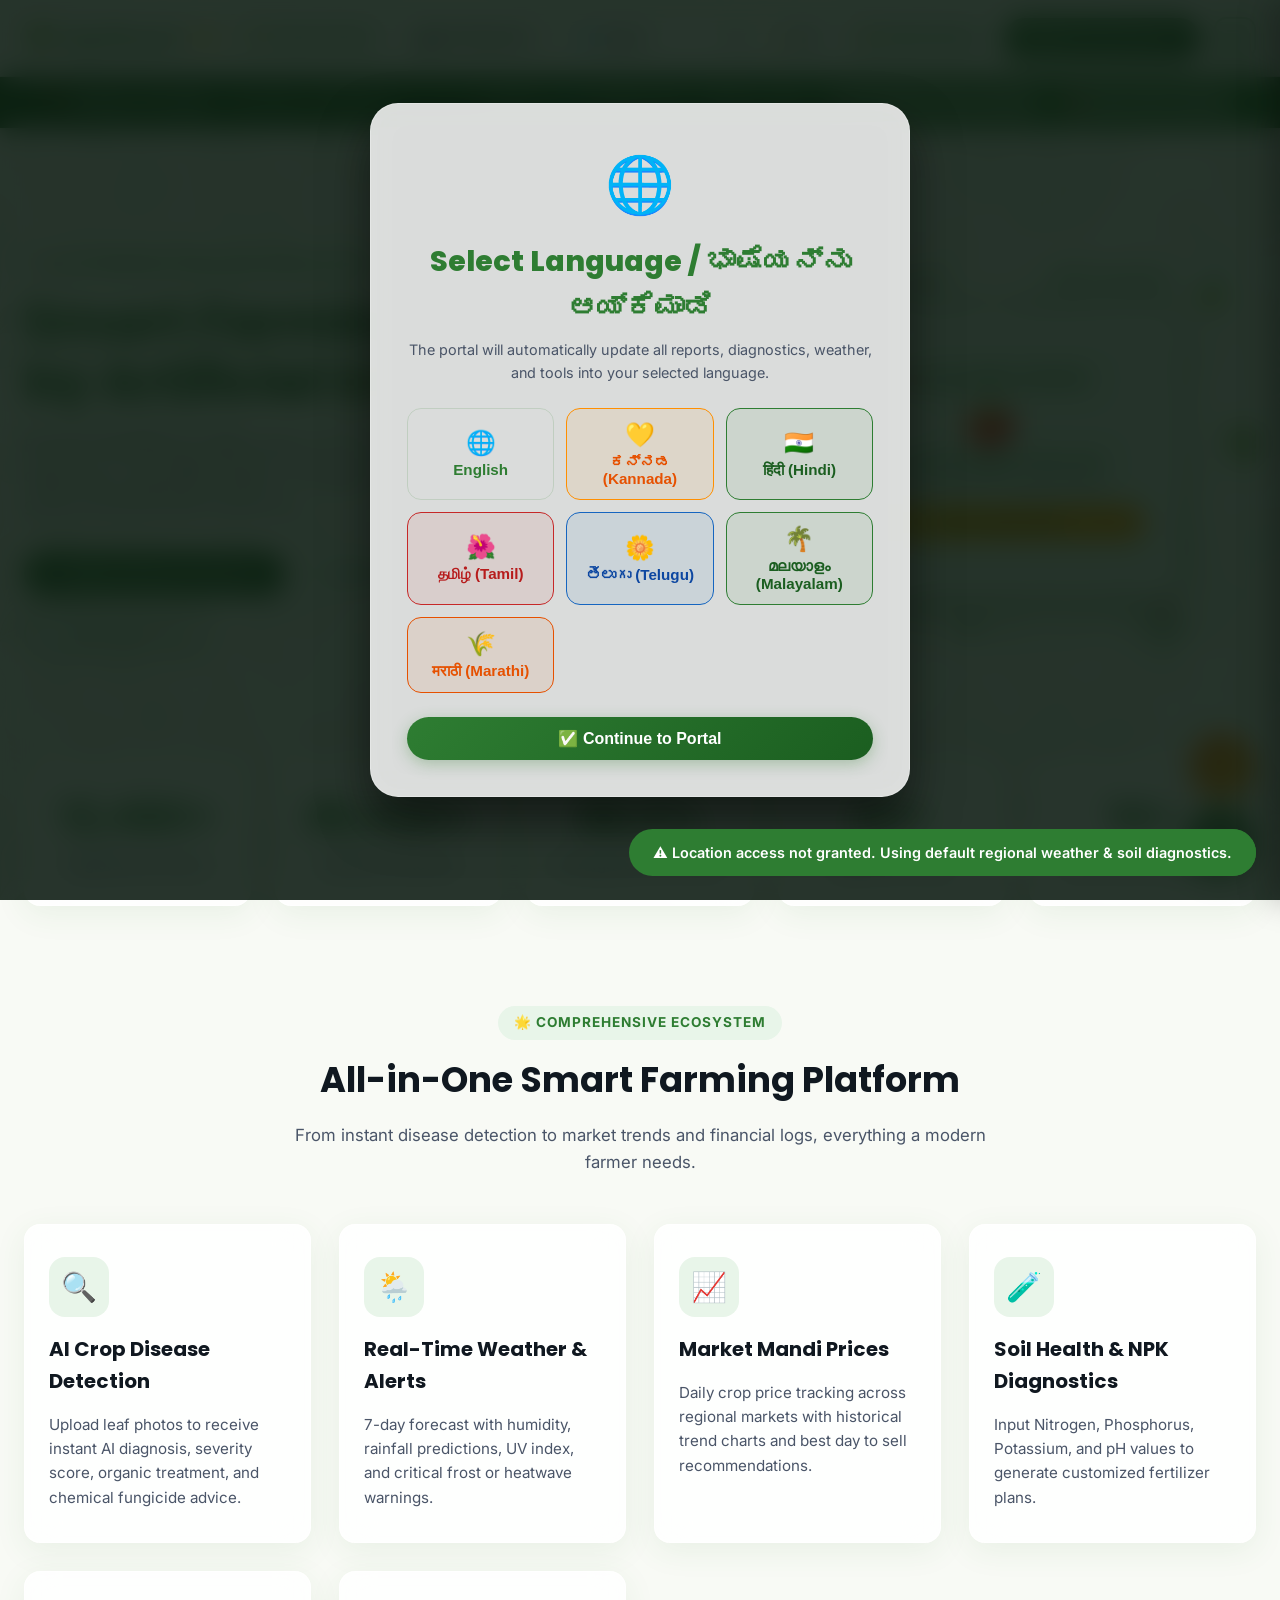
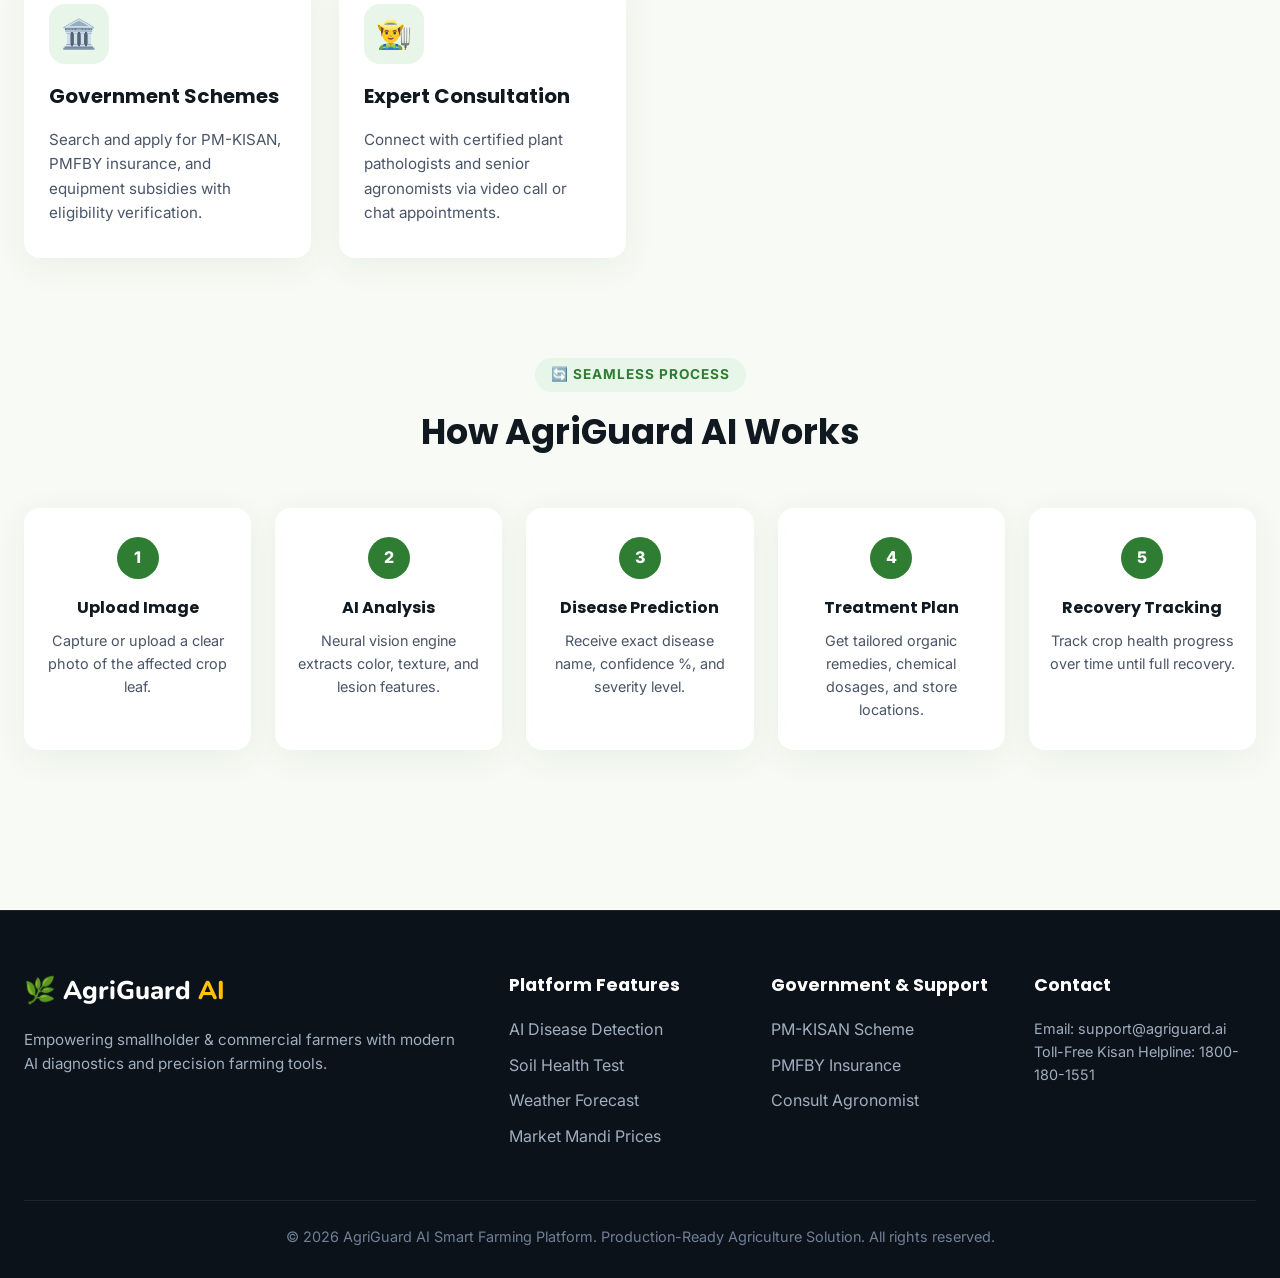
==== commit ae702c2e: "Keep Farmer Portal and AI Detection on top bar, add 3-bar lines hamburger button and slide-out smart" ====
--- a/templates/index.html
+++ b/templates/index.html
@@ -23,14 +23,7 @@
 
             <ul class="nav-links">
                 <li><a class="nav-link active" data-tab="home-tab" data-i18n="navHome">🌾 Farmer Portal</a></li>
-                <li><a class="nav-link" data-tab="scanner-tab" data-i18n="navScan">AI Detection</a></li>
-                <li><a class="nav-link" data-tab="dashboard-tab" data-i18n="navDashboard">Dashboard</a></li>
-                <li><a class="nav-link" data-tab="soil-tab" data-i18n="navSoil">Soil Health</a></li>
-                <li><a class="nav-link" data-tab="weather-tab" data-i18n="navWeather">Weather</a></li>
-                <li><a class="nav-link" data-tab="market-tab" data-i18n="navMarket">Market Prices</a></li>
-                <li><a class="nav-link" data-tab="schemes-tab" data-i18n="navSchemes">Schemes</a></li>
-                <li><a class="nav-link" data-tab="expert-tab" data-i18n="navExperts">Experts</a></li>
-                <li><a class="nav-link" data-tab="map-tab" data-i18n="navMap">Stores Map</a></li>
+                <li><a class="nav-link" data-tab="scanner-tab" data-i18n="navScan">📷 AI Detection</a></li>
             </ul>
 
             <div class="nav-actions">
@@ -50,8 +43,65 @@
                     </div>
                 </div>
                 <button class="btn btn-primary" onclick="switchTab('scanner-tab')" data-i18n="detectBtn">Detect Crop Disease</button>
-            </div>
+                <button class="hamburger-btn" id="openDrawerBtn" onclick="openSideDrawer()" title="Open Smart Tools Drawer">☰</button>
+            </div>
+        </div>
     </nav>
+
+    <!-- Slide-Out Side Drawer Backdrop & Panel (3 Bar Lines Menu) -->
+    <div class="drawer-backdrop" id="drawerBackdrop" onclick="closeSideDrawer()"></div>
+    <div class="side-drawer" id="sideDrawer">
+        <div class="drawer-header">
+            <div class="drawer-title">
+                <span>🍀 Smart Tools Drawer</span>
+            </div>
+            <button class="drawer-close-btn" onclick="closeSideDrawer()" title="Close Drawer">✕</button>
+        </div>
+        <ul class="drawer-menu">
+            <li>
+                <a class="drawer-item" data-tab="dashboard-tab" onclick="switchDrawerTab('dashboard-tab')">
+                    <span class="drawer-item-icon">📊</span>
+                    <span data-i18n="navDashboard">Dashboard</span>
+                </a>
+            </li>
+            <li>
+                <a class="drawer-item" data-tab="soil-tab" onclick="switchDrawerTab('soil-tab')">
+                    <span class="drawer-item-icon">🧪</span>
+                    <span data-i18n="navSoil">Soil Health</span>
+                </a>
+            </li>
+            <li>
+                <a class="drawer-item" data-tab="weather-tab" onclick="switchDrawerTab('weather-tab')">
+                    <span class="drawer-item-icon">🌦️</span>
+                    <span data-i18n="navWeather">Weather</span>
+                </a>
+            </li>
+            <li>
+                <a class="drawer-item" data-tab="market-tab" onclick="switchDrawerTab('market-tab')">
+                    <span class="drawer-item-icon">📈</span>
+                    <span data-i18n="navMarket">Market Prices</span>
+                </a>
+            </li>
+            <li>
+                <a class="drawer-item" data-tab="schemes-tab" onclick="switchDrawerTab('schemes-tab')">
+                    <span class="drawer-item-icon">📜</span>
+                    <span data-i18n="navSchemes">Government Schemes</span>
+                </a>
+            </li>
+            <li>
+                <a class="drawer-item" data-tab="expert-tab" onclick="switchDrawerTab('expert-tab')">
+                    <span class="drawer-item-icon">👨‍🌾</span>
+                    <span data-i18n="navExperts">Agri Experts</span>
+                </a>
+            </li>
+            <li>
+                <a class="drawer-item" data-tab="map-tab" onclick="switchDrawerTab('map-tab')">
+                    <span class="drawer-item-icon">🗺️</span>
+                    <span data-i18n="navMap">Stores & Labs Map</span>
+                </a>
+            </li>
+        </ul>
+    </div>
 
     <!-- Entrance Live GPS Location & Environment Banner -->
     <div id="entranceLocationBanner" style="background: linear-gradient(90deg, #1b5e20, #2E7D32); color: white; padding: 10px 20px; font-size: 0.88rem; box-shadow: 0 4px 12px rgba(0,0,0,0.12); position: sticky; top: 70px; z-index: 999;">
--- a/static/css/styles.css
+++ b/static/css/styles.css
@@ -831,6 +831,144 @@
     box-shadow: 0 -4px 20px rgba(0, 0, 0, 0.1);
 }
 
+/* --- Slide-Out Side Drawer (3 Bar Lines Menu) --- */
+.hamburger-btn {
+    background: var(--primary-light);
+    color: var(--primary);
+    border: 2px solid var(--primary);
+    font-size: 1.4rem;
+    width: 42px;
+    height: 42px;
+    border-radius: 12px;
+    display: flex;
+    align-items: center;
+    justify-content: center;
+    cursor: pointer;
+    transition: all 0.25s ease;
+    padding: 0;
+    box-shadow: 0 4px 12px rgba(46, 125, 50, 0.15);
+}
+
+.hamburger-btn:hover {
+    background: var(--primary);
+    color: white;
+    transform: scale(1.05);
+}
+
+.drawer-backdrop {
+    display: none;
+    position: fixed;
+    top: 0;
+    left: 0;
+    width: 100vw;
+    height: 100vh;
+    background: rgba(10, 25, 15, 0.65);
+    backdrop-filter: blur(8px);
+    z-index: 10006;
+    opacity: 0;
+    transition: opacity 0.35s ease;
+}
+
+.drawer-backdrop.active {
+    display: block;
+    opacity: 1;
+}
+
+.side-drawer {
+    position: fixed;
+    top: 0;
+    right: 0;
+    width: 320px;
+    max-width: 85vw;
+    height: 100vh;
+    background: var(--card-bg-light);
+    backdrop-filter: blur(24px);
+    -webkit-backdrop-filter: blur(24px);
+    border-left: 2px solid var(--primary);
+    box-shadow: -10px 0 30px rgba(0, 0, 0, 0.25);
+    z-index: 10007;
+    transform: translateX(100%);
+    transition: transform 0.35s cubic-bezier(0.25, 0.8, 0.25, 1);
+    display: flex;
+    flex-direction: column;
+    overflow-y: auto;
+}
+
+.side-drawer.active {
+    transform: translateX(0);
+}
+
+.drawer-header {
+    padding: 24px 20px 16px;
+    border-bottom: 1px solid var(--border-color);
+    display: flex;
+    justify-content: space-between;
+    align-items: center;
+    background: var(--primary-light);
+}
+
+.drawer-title {
+    font-size: 1.15rem;
+    font-weight: 800;
+    color: var(--primary);
+    display: flex;
+    align-items: center;
+    gap: 8px;
+}
+
+.drawer-close-btn {
+    background: none;
+    border: none;
+    font-size: 1.5rem;
+    color: var(--text-dark);
+    cursor: pointer;
+    padding: 4px 8px;
+    font-weight: 800;
+    border-radius: 8px;
+    transition: background 0.2s ease;
+}
+
+.drawer-close-btn:hover {
+    background: rgba(0,0,0,0.1);
+}
+
+.drawer-menu {
+    list-style: none;
+    padding: 16px 12px;
+    margin: 0;
+    display: flex;
+    flex-direction: column;
+    gap: 8px;
+}
+
+.drawer-item {
+    display: flex;
+    align-items: center;
+    gap: 14px;
+    padding: 14px 18px;
+    border-radius: 14px;
+    color: var(--text-dark);
+    text-decoration: none;
+    font-weight: 700;
+    font-size: 0.95rem;
+    cursor: pointer;
+    transition: all 0.2s ease;
+    border: 1.5px solid transparent;
+}
+
+.drawer-item:hover, .drawer-item.active {
+    background: var(--primary-light);
+    color: var(--primary);
+    border-color: var(--primary);
+    transform: translateX(-4px);
+}
+
+.drawer-item-icon {
+    font-size: 1.35rem;
+    width: 28px;
+    text-align: center;
+}
+
 .mobile-nav-item {
     display: flex;
     flex-direction: column;
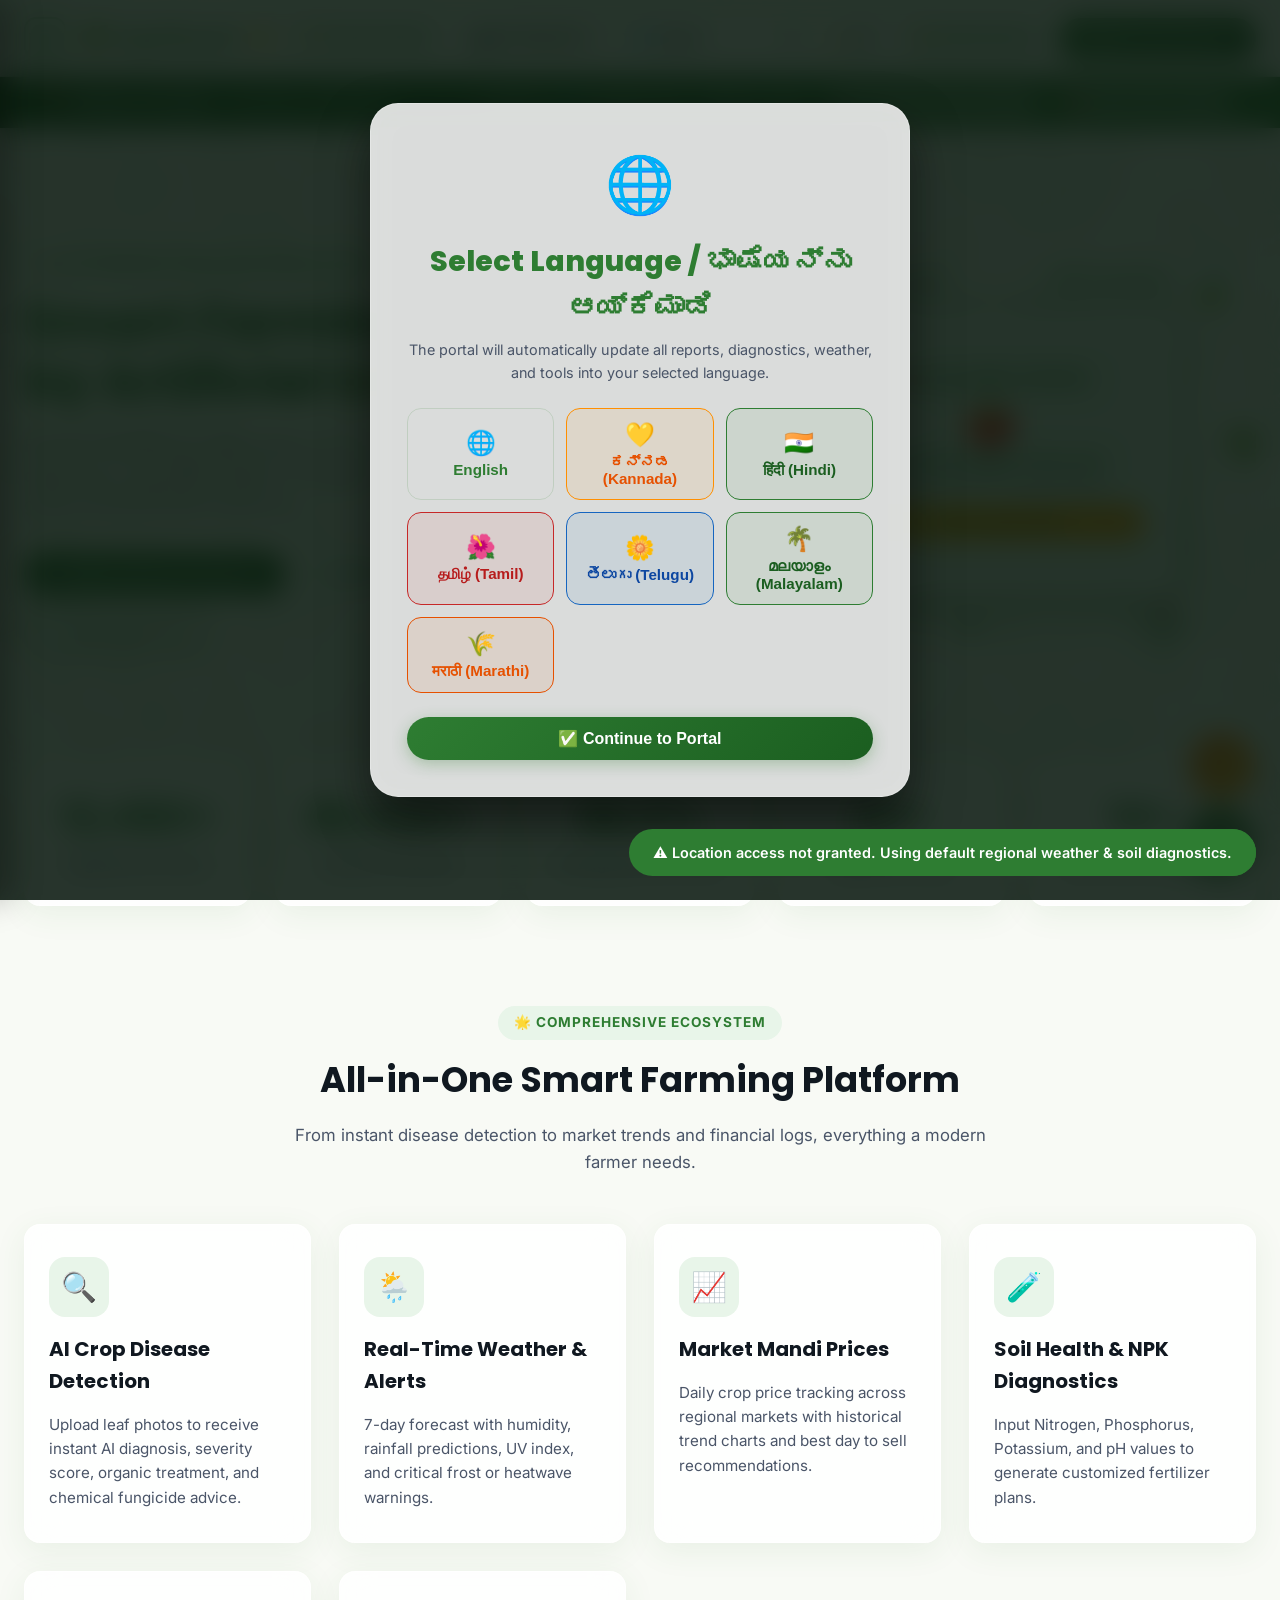
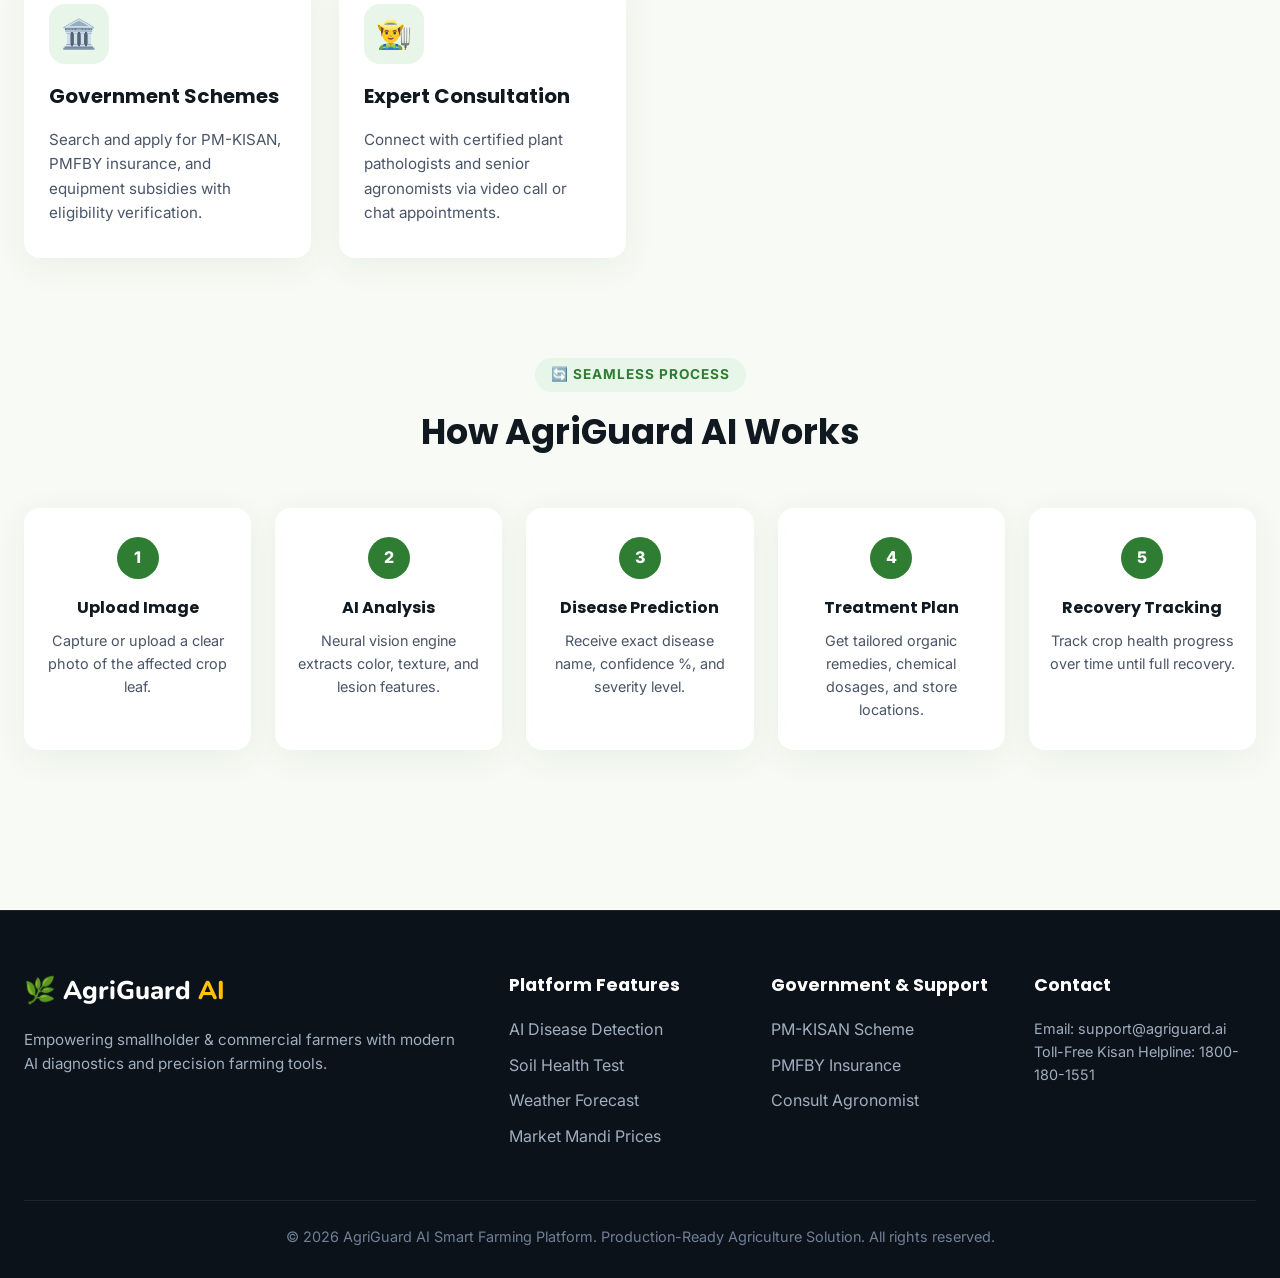
==== commit 0b298b91: "Position 3-bar lines hamburger button to the left of Farmer Portal and slide out drawer from the lef" ====
--- a/templates/index.html
+++ b/templates/index.html
@@ -17,9 +17,12 @@
     <!-- Glassmorphic Header Navigation -->
     <nav class="glass-nav">
         <div class="container navbar">
-            <a href="#" class="logo" onclick="switchTab('home-tab'); return false;">
-                🌿 AgriGuard <span>AI</span>
-            </a>
+            <div style="display: flex; align-items: center; gap: 12px;">
+                <button class="hamburger-btn" id="openDrawerBtn" onclick="openSideDrawer()" title="Open Smart Tools Drawer" style="margin-right: 2px;">☰</button>
+                <a href="#" class="logo" onclick="switchTab('home-tab'); return false;">
+                    🌿 AgriGuard <span>AI</span>
+                </a>
+            </div>
 
             <ul class="nav-links">
                 <li><a class="nav-link active" data-tab="home-tab" data-i18n="navHome">🌾 Farmer Portal</a></li>
@@ -43,7 +46,6 @@
                     </div>
                 </div>
                 <button class="btn btn-primary" onclick="switchTab('scanner-tab')" data-i18n="detectBtn">Detect Crop Disease</button>
-                <button class="hamburger-btn" id="openDrawerBtn" onclick="openSideDrawer()" title="Open Smart Tools Drawer">☰</button>
             </div>
         </div>
     </nav>
--- a/static/css/styles.css
+++ b/static/css/styles.css
@@ -877,17 +877,18 @@
 .side-drawer {
     position: fixed;
     top: 0;
-    right: 0;
+    left: 0;
+    right: auto;
     width: 320px;
     max-width: 85vw;
     height: 100vh;
     background: var(--card-bg-light);
     backdrop-filter: blur(24px);
     -webkit-backdrop-filter: blur(24px);
-    border-left: 2px solid var(--primary);
-    box-shadow: -10px 0 30px rgba(0, 0, 0, 0.25);
+    border-right: 2px solid var(--primary);
+    box-shadow: 10px 0 30px rgba(0, 0, 0, 0.25);
     z-index: 10007;
-    transform: translateX(100%);
+    transform: translateX(-100%);
     transition: transform 0.35s cubic-bezier(0.25, 0.8, 0.25, 1);
     display: flex;
     flex-direction: column;
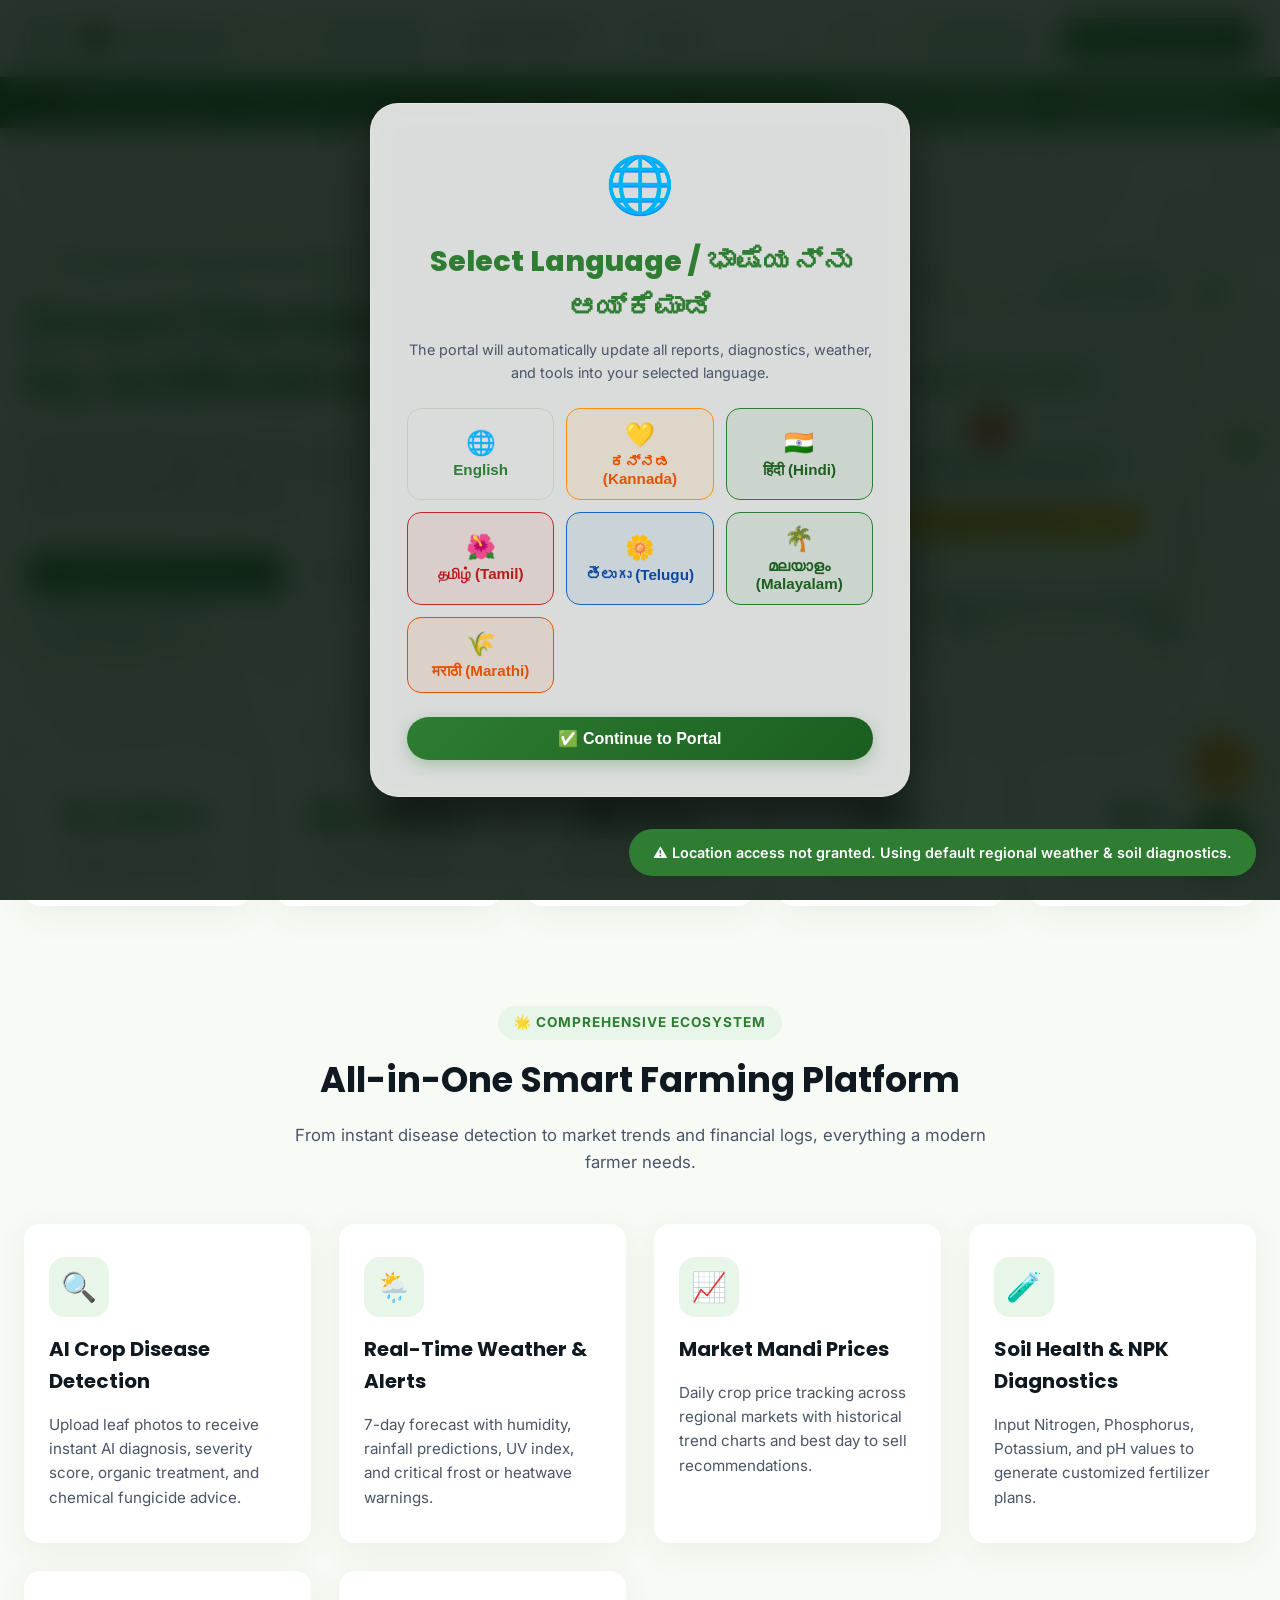
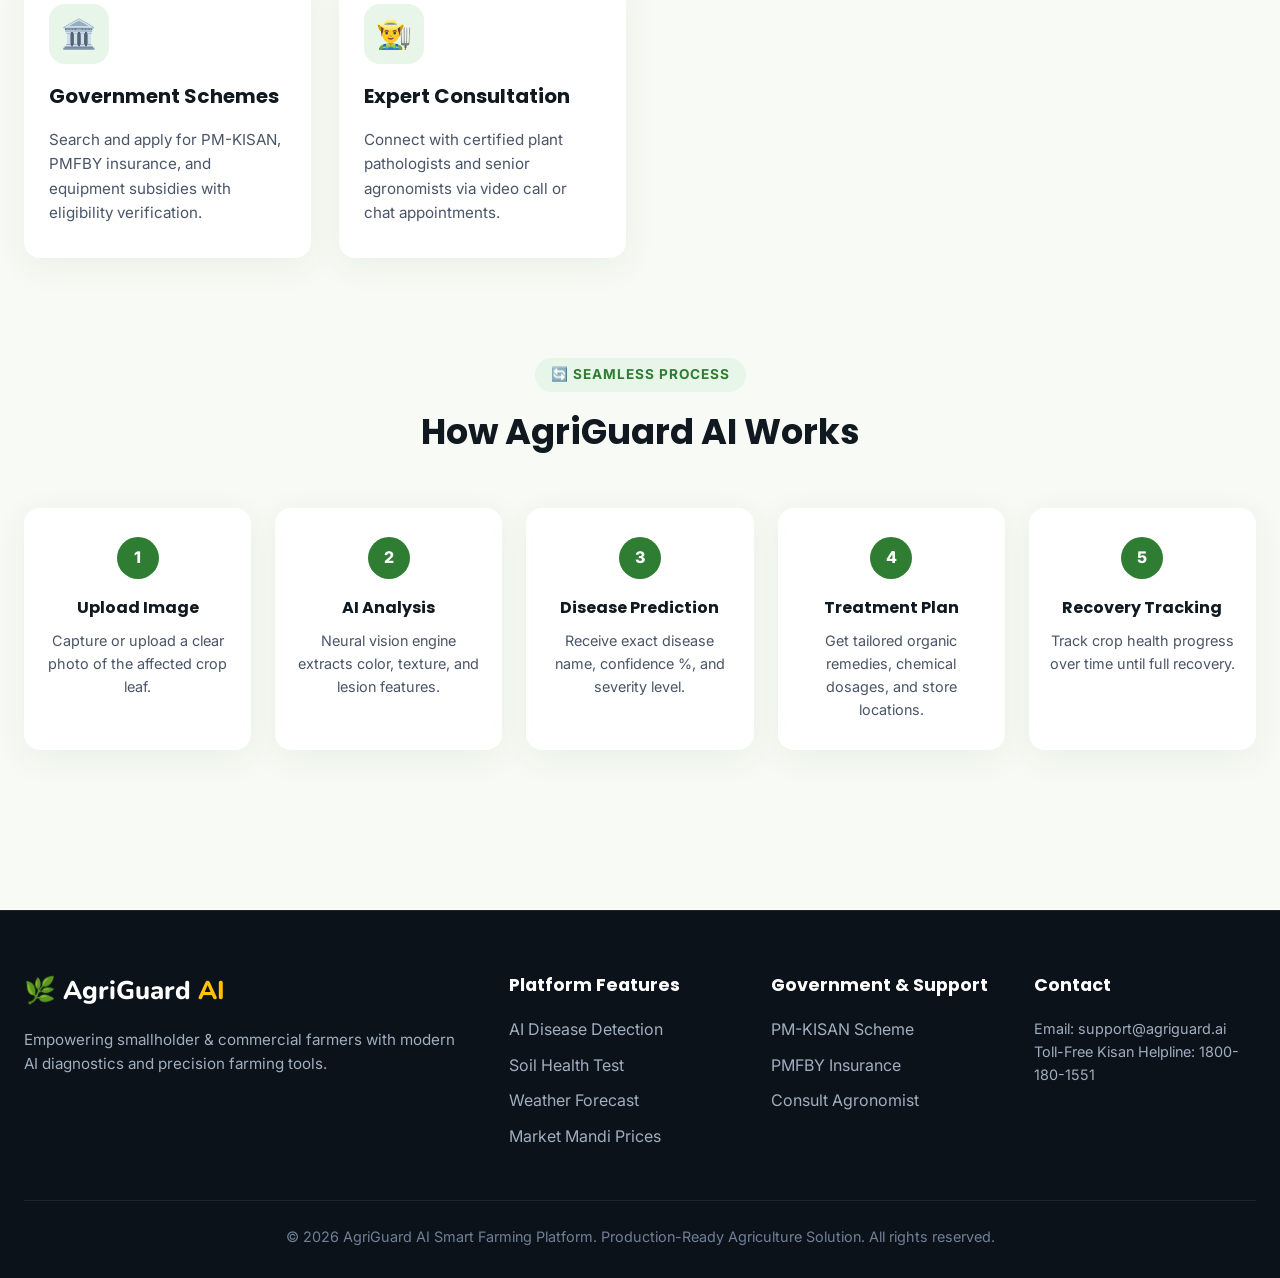
==== commit 8a1141b8: "Remove admin PIN, direct admin portal redirect, and set custom website profile/PWA icons" ====
--- a/templates/index.html
+++ b/templates/index.html
@@ -6,6 +6,10 @@
     <title>AgriGuard AI – Intelligent Crop Disease Detection & Smart Farming Platform</title>
     <meta name="description" content="AI-powered crop disease detection, soil diagnostics, real-time weather alerts, market prices, and government scheme aggregator for farmers.">
     <link rel="stylesheet" href="/static/css/styles.css">
+    <link rel="icon" type="image/x-icon" href="/static/favicon.ico">
+    <link rel="icon" type="image/png" sizes="32x32" href="/static/favicon.ico">
+    <link rel="icon" type="image/png" sizes="192x192" href="/static/images/icon-192.png">
+    <link rel="apple-touch-icon" sizes="180x180" href="/static/images/icon-192.png">
     <link rel="manifest" href="/manifest.json">
     <!-- Chart.js & Leaflet.js CDN -->
     <script src="https://cdn.jsdelivr.net/npm/chart.js"></script>
@@ -19,8 +23,9 @@
         <div class="container navbar">
             <div style="display: flex; align-items: center; gap: 12px;">
                 <button class="hamburger-btn" id="openDrawerBtn" onclick="openSideDrawer()" title="Open Smart Tools Drawer" style="margin-right: 2px;">☰</button>
-                <a href="#" class="logo" onclick="switchTab('home-tab'); return false;">
-                    🌿 AgriGuard <span>AI</span>
+                <a href="#" class="logo" onclick="switchTab('home-tab'); return false;" style="display: inline-flex; align-items: center; gap: 8px;">
+                    <img src="/static/images/icon-192.png" alt="AgriGuard Profile Logo" style="width:30px; height:30px; border-radius:50%; object-fit:cover; border: 1.5px solid #7CB342;">
+                    AgriGuard <span>AI</span>
                 </a>
             </div>
 
--- a/static/css/styles.css
+++ b/static/css/styles.css
@@ -847,6 +847,7 @@
     transition: all 0.25s ease;
     padding: 0;
     box-shadow: 0 4px 12px rgba(46, 125, 50, 0.15);
+    z-index: 10;
 }
 
 .hamburger-btn:hover {
@@ -866,12 +867,14 @@
     backdrop-filter: blur(8px);
     z-index: 10006;
     opacity: 0;
-    transition: opacity 0.35s ease;
+    transition: opacity 0.3s ease;
+    pointer-events: none;
 }
 
 .drawer-backdrop.active {
-    display: block;
-    opacity: 1;
+    display: block !important;
+    opacity: 1 !important;
+    pointer-events: auto !important;
 }
 
 .side-drawer {
@@ -889,14 +892,18 @@
     box-shadow: 10px 0 30px rgba(0, 0, 0, 0.25);
     z-index: 10007;
     transform: translateX(-100%);
-    transition: transform 0.35s cubic-bezier(0.25, 0.8, 0.25, 1);
+    visibility: hidden;
+    pointer-events: none;
+    transition: transform 0.35s cubic-bezier(0.25, 0.8, 0.25, 1), visibility 0.35s ease;
     display: flex;
     flex-direction: column;
     overflow-y: auto;
 }
 
 .side-drawer.active {
-    transform: translateX(0);
+    transform: translateX(0) !important;
+    visibility: visible !important;
+    pointer-events: auto !important;
 }
 
 .drawer-header {
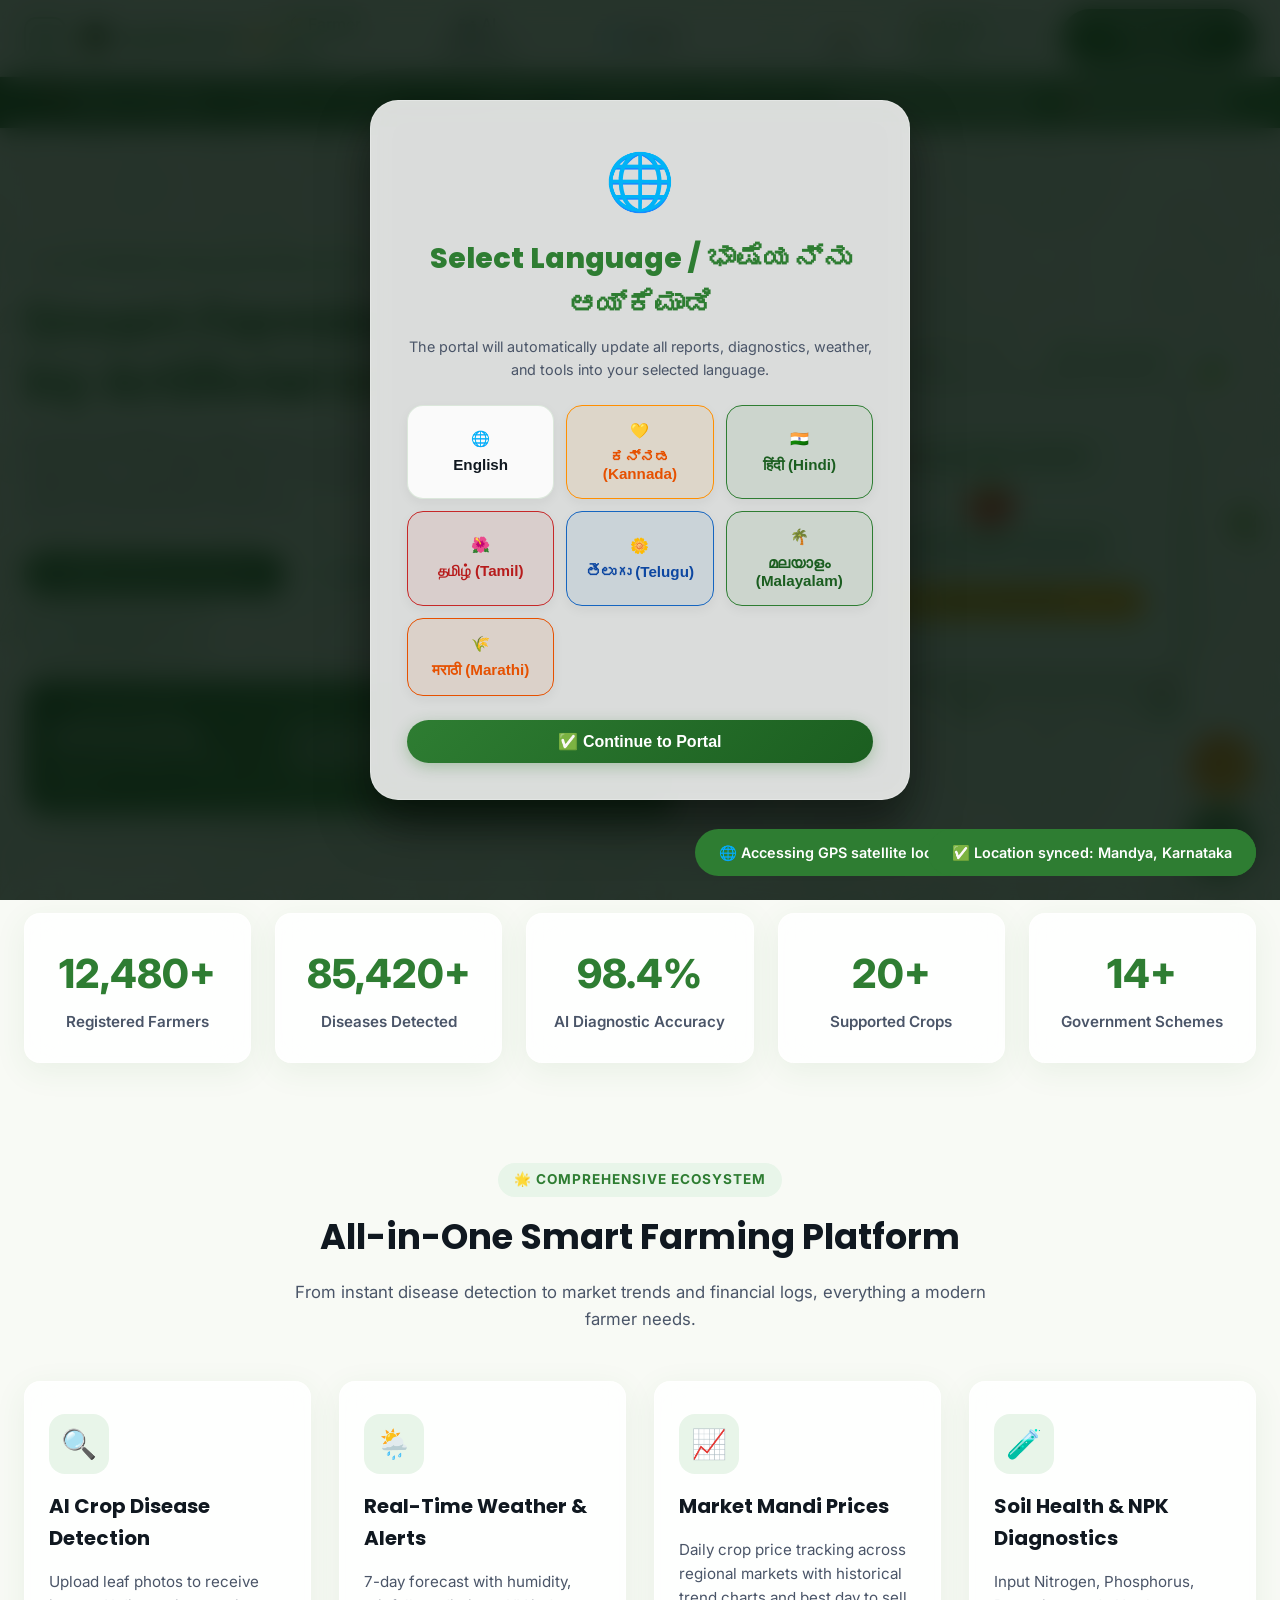
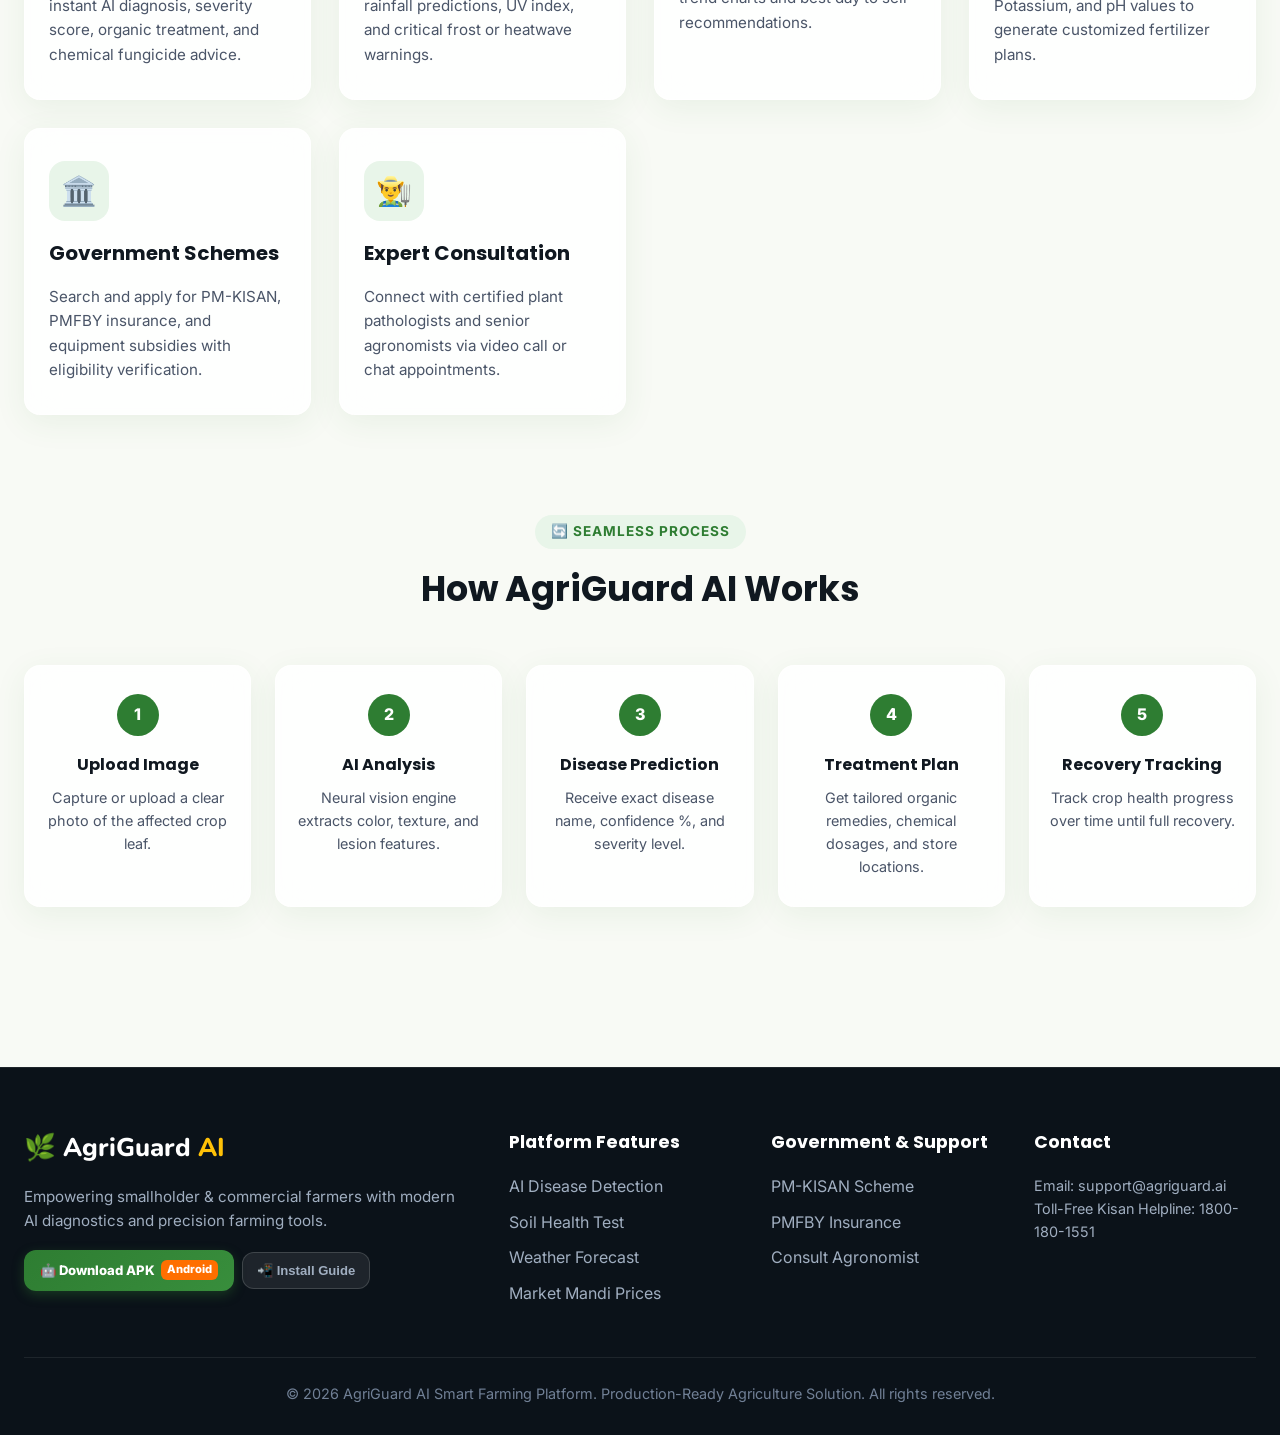
==== commit d110b9e7: "feat: Integrate Open-Meteo weather, enhance CSS styles, fix camera permission triggers, and optimize" ====
--- a/templates/index.html
+++ b/templates/index.html
@@ -1,10 +1,12 @@
 <!DOCTYPE html>
 <html lang="en" data-theme="light">
+
 <head>
     <meta charset="UTF-8">
     <meta name="viewport" content="width=device-width, initial-scale=1.0">
     <title>AgriGuard AI – Intelligent Crop Disease Detection & Smart Farming Platform</title>
-    <meta name="description" content="AI-powered crop disease detection, soil diagnostics, real-time weather alerts, market prices, and government scheme aggregator for farmers.">
+    <meta name="description"
+        content="AI-powered crop disease detection, soil diagnostics, real-time weather alerts, market prices, and government scheme aggregator for farmers.">
     <link rel="stylesheet" href="/static/css/styles.css">
     <link rel="icon" type="image/x-icon" href="/static/favicon.ico">
     <link rel="icon" type="image/png" sizes="32x32" href="/static/favicon.ico">
@@ -16,15 +18,19 @@
     <link rel="stylesheet" href="https://unpkg.com/leaflet@1.9.4/dist/leaflet.css" />
     <script src="https://unpkg.com/leaflet@1.9.4/dist/leaflet.js"></script>
 </head>
+
 <body>
 
     <!-- Glassmorphic Header Navigation -->
     <nav class="glass-nav">
         <div class="container navbar">
             <div style="display: flex; align-items: center; gap: 12px;">
-                <button class="hamburger-btn" id="openDrawerBtn" onclick="openSideDrawer()" title="Open Smart Tools Drawer" style="margin-right: 2px;">☰</button>
-                <a href="#" class="logo" onclick="switchTab('home-tab'); return false;" style="display: inline-flex; align-items: center; gap: 8px;">
-                    <img src="/static/images/icon-192.png" alt="AgriGuard Profile Logo" style="width:30px; height:30px; border-radius:50%; object-fit:cover; border: 1.5px solid #7CB342;">
+                <button class="hamburger-btn" id="openDrawerBtn" onclick="openSideDrawer()"
+                    title="Open Smart Tools Drawer" style="margin-right: 2px;">☰</button>
+                <a href="#" class="logo" onclick="switchTab('home-tab'); return false;"
+                    style="display: inline-flex; align-items: center; gap: 8px;">
+                    <img src="/static/images/icon-192.png" alt="AgriGuard Profile Logo"
+                        style="width:30px; height:30px; border-radius:50%; object-fit:cover; border: 1.5px solid #7CB342;">
                     AgriGuard <span>AI</span>
                 </a>
             </div>
@@ -46,11 +52,13 @@
                 </select>
                 <button class="theme-toggle" id="themeToggle">🌙 Dark</button>
                 <div id="userHeaderBox" style="display: flex; align-items: center; gap: 8px;">
-                    <div style="background: var(--primary-light); color: var(--primary); padding: 6px 14px; border-radius: 20px; font-weight: 700; font-size: 0.88rem;">
+                    <div
+                        style="background: var(--primary-light); color: var(--primary); padding: 6px 14px; border-radius: 20px; font-weight: 700; font-size: 0.88rem;">
                         🧑‍🌾 Active Farmer
                     </div>
                 </div>
-                <button class="btn btn-primary" onclick="switchTab('scanner-tab')" data-i18n="detectBtn">Detect Crop Disease</button>
+                <button class="btn btn-primary" onclick="switchTab('scanner-tab')" data-i18n="detectBtn">Detect Crop
+                    Disease</button>
             </div>
         </div>
     </nav>
@@ -111,64 +119,77 @@
     </div>
 
     <!-- Entrance Live GPS Location & Environment Banner -->
-    <div id="entranceLocationBanner" style="background: linear-gradient(90deg, #1b5e20, #2E7D32); color: white; padding: 10px 20px; font-size: 0.88rem; box-shadow: 0 4px 12px rgba(0,0,0,0.12); position: sticky; top: 70px; z-index: 999;">
-        <div class="container" style="display: flex; justify-content: space-between; align-items: center; flex-wrap: wrap; gap: 10px;">
+    <div id="entranceLocationBanner"
+        style="background: linear-gradient(90deg, #1b5e20, #2E7D32); color: white; padding: 10px 20px; font-size: 0.88rem; box-shadow: 0 4px 12px rgba(0,0,0,0.12); position: sticky; top: 70px; z-index: 999;">
+        <div class="container"
+            style="display: flex; justify-content: space-between; align-items: center; flex-wrap: wrap; gap: 10px;">
             <div style="display: flex; align-items: center; gap: 8px;">
                 <span style="font-size: 1.2rem;">📍</span>
                 <span>
-                    <strong id="bannerLocationTitle">Mandya, Karnataka</strong> &nbsp;|&nbsp;
-                    <span id="bannerCoordinatesText">(12.9716° N, 77.5946° E)</span>
+                    <strong id="bannerLocationTitle">Mysuru, Karnataka</strong> &nbsp;|&nbsp;
+                    <span id="bannerCoordinatesText">(12.283106, 76.652999)</span>
                 </span>
             </div>
 
             <div style="display: flex; align-items: center; gap: 14px; font-weight: 600; flex-wrap: wrap;">
-                <span id="bannerWeatherText">🌡️ 28.5°C &nbsp;|&nbsp; 💧 Humidity: 82% &nbsp;|&nbsp; 🌧️ Rain: 12mm</span>
-                <span id="bannerSoilText" style="background: rgba(255,255,255,0.2); padding: 3px 10px; border-radius: 12px;">🪨 Soil: Black Cotton Vertisol</span>
-                <button onclick="requestEntranceLocationPermission()" style="background: rgba(255,255,255,0.25); color: white; border: none; padding: 4px 12px; border-radius: 8px; font-size: 0.8rem; font-weight: bold; cursor: pointer;" data-i18n="refreshGpsBtn">🎯 Refresh GPS Location</button>
+                <span id="bannerWeatherText">🌡️ 28.5°C &nbsp;|&nbsp; 💧 Humidity: 82% &nbsp;|&nbsp; 🌧️ Rain:
+                    12mm</span>
+                <span id="bannerSoilText"
+                    style="background: rgba(255,255,255,0.2); padding: 3px 10px; border-radius: 12px;">🪨 Soil: Black
+                    Cotton Vertisol</span>
+                <button onclick="requestEntranceLocationPermission()"
+                    style="background: rgba(255,255,255,0.25); color: white; border: none; padding: 4px 12px; border-radius: 8px; font-size: 0.8rem; font-weight: bold; cursor: pointer;"
+                    data-i18n="refreshGpsBtn">🎯 Refresh GPS Location</button>
             </div>
         </div>
     </div>
 
     <!-- Entrance Language Selection Modal -->
-    <div id="entranceLangModal" class="modal-overlay" style="display: none; position: fixed; top: 0; left: 0; width: 100vw; height: 100vh; z-index: 10005; background: rgba(10, 25, 15, 0.88); backdrop-filter: blur(14px); justify-content: center; align-items: center;">
-        <div class="glass-card" style="width: 90%; max-width: 540px; padding: 36px; border-radius: 28px; box-shadow: 0 24px 48px rgba(0,0,0,0.5); border: 1.5px solid rgba(255, 255, 255, 0.25); text-align: center;">
+    <div id="entranceLangModal" class="modal-overlay"
+        style="display: none; position: fixed; top: 0; left: 0; width: 100vw; height: 100vh; z-index: 10005; background: rgba(10, 25, 15, 0.88); backdrop-filter: blur(14px); justify-content: center; align-items: center;">
+        <div class="glass-card"
+            style="width: 90%; max-width: 540px; padding: 36px; border-radius: 28px; box-shadow: 0 24px 48px rgba(0,0,0,0.5); border: 1.5px solid rgba(255, 255, 255, 0.25); text-align: center;">
             <div style="font-size: 3.5rem; margin-bottom: 8px;">🌐</div>
-            <h2 style="color: var(--primary); margin: 0; font-size: 1.8rem; font-weight: 800;">Select Language / ಭಾಷೆಯನ್ನು ಆಯ್ಕೆಮಾಡಿ</h2>
-            <p style="color: var(--text-muted-light); font-size: 0.9rem; margin: 8px 0 24px 0;">The portal will automatically update all reports, diagnostics, weather, and tools into your selected language.</p>
+            <h2 style="color: var(--primary); margin: 0; font-size: 1.8rem; font-weight: 800;">Select Language /
+                ಭಾಷೆಯನ್ನು ಆಯ್ಕೆಮಾಡಿ</h2>
+            <p style="color: var(--text-muted-light); font-size: 0.9rem; margin: 8px 0 24px 0;">The portal will
+                automatically update all reports, diagnostics, weather, and tools into your selected language.</p>
 
             <!-- Language Cards Grid -->
-            <div style="display: grid; grid-template-columns: repeat(auto-fit, minmax(130px, 1fr)); gap: 12px; margin-bottom: 24px;">
-                <button onclick="selectPortalLanguage('en')" class="btn btn-outline" style="padding: 12px; font-size: 0.95rem; font-weight: 700; border-radius: 14px; display: flex; flex-direction: column; align-items: center; gap: 4px; border: 1.5px solid var(--border-color);">
-                    <span style="font-size: 1.5rem;">🌐</span>
+            <div
+                style="display: grid; grid-template-columns: repeat(auto-fit, minmax(130px, 1fr)); gap: 12px; margin-bottom: 24px;">
+                <button onclick="selectPortalLanguage('en')" class="btn lang-modal-card">
+                    <span>🌐</span>
                     <span>English</span>
                 </button>
-                <button onclick="selectPortalLanguage('kn')" class="btn btn-outline" style="padding: 12px; font-size: 0.95rem; font-weight: 700; border-radius: 14px; display: flex; flex-direction: column; align-items: center; gap: 4px; border: 1.5px solid #FF8F00; background: rgba(255,143,0,0.08); color: #e65100;">
-                    <span style="font-size: 1.5rem;">💛</span>
+                <button onclick="selectPortalLanguage('kn')" class="btn lang-modal-card" style="border-color: #FF8F00; background: rgba(255,143,0,0.08); color: #e65100;">
+                    <span>💛</span>
                     <span>ಕನ್ನಡ (Kannada)</span>
                 </button>
-                <button onclick="selectPortalLanguage('hi')" class="btn btn-outline" style="padding: 12px; font-size: 0.95rem; font-weight: 700; border-radius: 14px; display: flex; flex-direction: column; align-items: center; gap: 4px; border: 1.5px solid #2E7D32; background: rgba(46,125,50,0.08); color: #1b5e20;">
-                    <span style="font-size: 1.5rem;">🇮🇳</span>
+                <button onclick="selectPortalLanguage('hi')" class="btn lang-modal-card" style="border-color: #2E7D32; background: rgba(46,125,50,0.08); color: #1b5e20;">
+                    <span>🇮🇳</span>
                     <span>हिंदी (Hindi)</span>
                 </button>
-                <button onclick="selectPortalLanguage('ta')" class="btn btn-outline" style="padding: 12px; font-size: 0.95rem; font-weight: 700; border-radius: 14px; display: flex; flex-direction: column; align-items: center; gap: 4px; border: 1.5px solid #c62828; background: rgba(198,40,40,0.08); color: #b71c1c;">
-                    <span style="font-size: 1.5rem;">🌺</span>
+                <button onclick="selectPortalLanguage('ta')" class="btn lang-modal-card" style="border-color: #c62828; background: rgba(198,40,40,0.08); color: #b71c1c;">
+                    <span>🌺</span>
                     <span>தமிழ் (Tamil)</span>
                 </button>
-                <button onclick="selectPortalLanguage('te')" class="btn btn-outline" style="padding: 12px; font-size: 0.95rem; font-weight: 700; border-radius: 14px; display: flex; flex-direction: column; align-items: center; gap: 4px; border: 1.5px solid #1565C0; background: rgba(21,101,192,0.08); color: #0d47a1;">
-                    <span style="font-size: 1.5rem;">🌼</span>
+                <button onclick="selectPortalLanguage('te')" class="btn lang-modal-card" style="border-color: #1565C0; background: rgba(21,101,192,0.08); color: #0d47a1;">
+                    <span>🌼</span>
                     <span>తెలుగు (Telugu)</span>
                 </button>
-                <button onclick="selectPortalLanguage('ml')" class="btn btn-outline" style="padding: 12px; font-size: 0.95rem; font-weight: 700; border-radius: 14px; display: flex; flex-direction: column; align-items: center; gap: 4px; border: 1.5px solid #2E7D32; background: rgba(46,125,50,0.08); color: #1b5e20;">
-                    <span style="font-size: 1.5rem;">🌴</span>
+                <button onclick="selectPortalLanguage('ml')" class="btn lang-modal-card" style="border-color: #2E7D32; background: rgba(46,125,50,0.08); color: #1b5e20;">
+                    <span>🌴</span>
                     <span>മലയാളം (Malayalam)</span>
                 </button>
-                <button onclick="selectPortalLanguage('mr')" class="btn btn-outline" style="padding: 12px; font-size: 0.95rem; font-weight: 700; border-radius: 14px; display: flex; flex-direction: column; align-items: center; gap: 4px; border: 1.5px solid #e65100; background: rgba(230,81,0,0.08); color: #e65100;">
-                    <span style="font-size: 1.5rem;">🌾</span>
+                <button onclick="selectPortalLanguage('mr')" class="btn lang-modal-card" style="border-color: #e65100; background: rgba(230,81,0,0.08); color: #e65100;">
+                    <span>🌾</span>
                     <span>मराठी (Marathi)</span>
                 </button>
             </div>
 
-            <button onclick="closeEntranceLangModal()" class="btn btn-primary" style="width: 100%; padding: 12px; font-size: 1rem; font-weight: 700;">✅ Continue to Portal</button>
+            <button onclick="closeEntranceLangModal()" class="btn btn-primary"
+                style="width: 100%; padding: 12px; font-size: 1rem; font-weight: 700;">✅ Continue to Portal</button>
         </div>
     </div>
 
@@ -182,14 +203,51 @@
                 <div class="hero-grid">
                     <div>
                         <div class="section-tag" data-i18n="sectionTagHero">🚀 Autonomous Precision Agriculture</div>
-                        <h1 class="hero-title" data-i18n="heroTitle">Smart Farming Powered by Artificial Intelligence</h1>
+                        <h1 class="hero-title" data-i18n="heroTitle">Smart Farming Powered by Artificial Intelligence
+                        </h1>
                         <p class="hero-subtitle" data-i18n="heroSubtitle">
-                            Empowering farmers with instant AI crop disease detection, soil diagnostics, real-time weather forecasts, market prices, and tailored government scheme assistance.
+                            Empowering farmers with instant AI crop disease detection, soil diagnostics, real-time
+                            weather forecasts, market prices, and tailored government scheme assistance.
                         </p>
                         <div class="hero-cta">
-                            <button class="btn btn-primary" onclick="switchTab('scanner-tab')" data-i18n="btnStartScan">📷 Start AI Disease Detection</button>
-                            <button class="btn btn-secondary" onclick="switchTab('dashboard-tab')" data-i18n="btnViewDash">📊 View Dashboard</button>
-                            <button class="btn btn-outline" onclick="switchTab('soil-tab')" data-i18n="btnSoilTest">🧪 Soil Health Test</button>
+                            <button class="btn btn-primary" onclick="switchTab('scanner-tab')"
+                                data-i18n="btnStartScan">📷 Start AI Disease Detection</button>
+                            <button class="btn btn-secondary" onclick="switchTab('dashboard-tab')"
+                                data-i18n="btnViewDash">📊 View Dashboard</button>
+                            <button class="btn btn-outline" onclick="switchTab('soil-tab')" data-i18n="btnSoilTest">🧪
+                                Soil Health Test</button>
+                        </div>
+                        <!-- App Download Banner -->
+                        <div id="appDownloadBanner"
+                            style="margin-top: 24px; background: linear-gradient(135deg, #1b5e20 0%, #2e7d32 50%, #388e3c 100%); border-radius: 20px; padding: 20px 24px; display: flex; flex-wrap: wrap; align-items: center; gap: 14px; box-shadow: 0 8px 32px rgba(46,125,50,0.35); border: 1.5px solid rgba(255,255,255,0.18);">
+                            <div style="flex: 1; min-width: 200px;">
+                                <div
+                                    style="color: #a5d6a7; font-size: 0.75rem; font-weight: 800; text-transform: uppercase; letter-spacing: 1px; margin-bottom: 4px;">
+                                    📲 Available Now</div>
+                                <div style="color: #fff; font-size: 1.1rem; font-weight: 900; line-height: 1.3;">
+                                    AgriGuard AI App</div>
+                                <div style="color: #c8e6c9; font-size: 0.82rem; font-weight: 600; margin-top: 3px;">Free
+                                    · Works Offline · For All Farmers</div>
+                            </div>
+                            <div style="display: flex; flex-wrap: wrap; gap: 10px; align-items: center;">
+                                <!-- PWA Install Button (shows when browser supports it) -->
+                                <button id="pwaInstallBtn" onclick="triggerPwaInstall()"
+                                    style="display: none; background: #fff; color: #1b5e20; border: none; padding: 12px 20px; border-radius: 14px; font-size: 0.9rem; font-weight: 900; cursor: pointer; gap: 7px; align-items: center; box-shadow: 0 4px 16px rgba(0,0,0,0.18); transition: transform 0.2s ease;">
+                                    <span style="font-size: 1.1rem;">📱</span> Install App
+                                </button>
+                                <!-- Android APK Download -->
+                                <a href="/download/apk/" id="apkDownloadBtn" download="AgriGuard-AI-v2.4.apk"
+                                    style="background: rgba(255,255,255,0.15); color: #fff; border: 2px solid rgba(255,255,255,0.5); padding: 11px 18px; border-radius: 14px; font-size: 0.88rem; font-weight: 800; cursor: pointer; text-decoration: none; display: flex; align-items: center; gap: 7px; backdrop-filter: blur(8px); transition: all 0.2s ease;"
+                                    onmouseover="this.style.background='rgba(255,255,255,0.25)'"
+                                    onmouseout="this.style.background='rgba(255,255,255,0.15)'">
+                                    <span style="font-size: 1.1rem;">🤖</span> Download APK
+                                    <span
+                                        style="font-size: 0.7rem; background: #ff6f00; padding: 2px 7px; border-radius: 8px; margin-left: 2px;">Android</span>
+                                </a>
+                                <a href="/download/apk/" onclick="showInstallGuideModal(); return false;"
+                                    style="background: transparent; color: #a5d6a7; border: none; font-size: 0.8rem; font-weight: 700; cursor: pointer; text-decoration: underline; text-underline-offset: 3px; padding: 4px;">How
+                                    to install? →</a>
+                            </div>
                         </div>
                     </div>
 
@@ -197,11 +255,13 @@
                         <div class="animated-leaf leaf-1">🍃</div>
                         <div class="animated-leaf leaf-2">🌱</div>
                         <div class="animated-leaf leaf-3">🌿</div>
-                        
+
                         <!-- 3D Stacked Shuffling Card Deck Container -->
                         <div class="card-stack-wrapper">
-                            <div style="display:flex; justify-content:space-between; align-items:center; margin-bottom:12px; z-index: 20; position: relative;">
-                                <span style="font-weight:700; color:var(--primary);" data-i18n="liveScanTitle">⚡ Live AI Scanner</span>
+                            <div
+                                style="display:flex; justify-content:space-between; align-items:center; margin-bottom:12px; z-index: 20; position: relative;">
+                                <span style="font-weight:700; color:var(--primary);" data-i18n="liveScanTitle">⚡ Live AI
+                                    Scanner</span>
                                 <span class="severity-pill severity-LOW" data-i18n="accuracyPill">98.4% Accuracy</span>
                             </div>
 
@@ -213,7 +273,8 @@
                                         <span class="crop-emoji">🍅</span>
                                         <h4 class="crop-title">Leaf Early Blight Detected</h4>
                                         <p class="crop-desc">Confidence: 96.2% | Fungal Leaf Spot</p>
-                                        <button class="btn btn-accent stack-btn" onclick="quickSelectScannerCrop('Tomato')">🔍 Scan Tomato Crop</button>
+                                        <button class="btn btn-accent stack-btn"
+                                            onclick="quickSelectScannerCrop('Tomato')">🔍 Scan Tomato Crop</button>
                                     </div>
                                 </div>
 
@@ -224,7 +285,8 @@
                                         <span class="crop-emoji">🫚</span>
                                         <h4 class="crop-title">Soft Rot & Leaf Fleck</h4>
                                         <p class="crop-desc">Confidence: 95.1% | Bacterial Soft Rot</p>
-                                        <button class="btn btn-accent stack-btn" onclick="quickSelectScannerCrop('Ginger')">🔍 Scan Ginger Crop</button>
+                                        <button class="btn btn-accent stack-btn"
+                                            onclick="quickSelectScannerCrop('Ginger')">🔍 Scan Ginger Crop</button>
                                     </div>
                                 </div>
 
@@ -235,7 +297,8 @@
                                         <span class="crop-emoji">🥬</span>
                                         <h4 class="crop-title">Black Rot Infection</h4>
                                         <p class="crop-desc">Confidence: 97.0% | Xanthomonas Campestris</p>
-                                        <button class="btn btn-accent stack-btn" onclick="quickSelectScannerCrop('Cabbage')">🔍 Scan Cabbage Crop</button>
+                                        <button class="btn btn-accent stack-btn"
+                                            onclick="quickSelectScannerCrop('Cabbage')">🔍 Scan Cabbage Crop</button>
                                     </div>
                                 </div>
 
@@ -246,21 +309,25 @@
                                         <span class="crop-emoji">🍂</span>
                                         <h4 class="crop-title">Tobacco Mosaic Virus (TMV)</h4>
                                         <p class="crop-desc">Confidence: 95.6% | Viral Leaf Mosaic</p>
-                                        <button class="btn btn-accent stack-btn" onclick="quickSelectScannerCrop('Tobacco')">🔍 Scan Tobacco Crop</button>
+                                        <button class="btn btn-accent stack-btn"
+                                            onclick="quickSelectScannerCrop('Tobacco')">🔍 Scan Tobacco Crop</button>
                                     </div>
                                 </div>
                             </div>
 
                             <!-- Shuffling Card Controls -->
-                            <div style="display:flex; justify-content:space-between; align-items:center; margin-top:14px; position:relative; z-index:20;">
-                                <button class="slider-arrow-btn" onclick="shuffleCardBack()" title="Previous Card">❮</button>
+                            <div
+                                style="display:flex; justify-content:space-between; align-items:center; margin-top:14px; position:relative; z-index:20;">
+                                <button class="slider-arrow-btn" onclick="shuffleCardBack()"
+                                    title="Previous Card">❮</button>
                                 <div class="slider-dots" id="stackDots">
                                     <span class="dot active" onclick="jumpToStackCard(0)"></span>
                                     <span class="dot" onclick="jumpToStackCard(1)"></span>
                                     <span class="dot" onclick="jumpToStackCard(2)"></span>
                                     <span class="dot" onclick="jumpToStackCard(3)"></span>
                                 </div>
-                                <button class="slider-arrow-btn" onclick="shuffleCardNext()" title="Shuffle Next Card">🎴 Shuffle ❯</button>
+                                <button class="slider-arrow-btn" onclick="shuffleCardNext()"
+                                    title="Shuffle Next Card">🎴 Shuffle ❯</button>
                             </div>
                         </div>
                     </div>
@@ -298,44 +365,51 @@
                 <div class="section-header">
                     <div class="section-tag" data-i18n="sectionTagFeatures">🌟 Comprehensive Ecosystem</div>
                     <h2 class="section-title" data-i18n="titleFeatures">All-in-One Smart Farming Platform</h2>
-                    <p class="section-desc" data-i18n="descFeatures">From instant disease detection to market trends and financial logs, everything a modern farmer needs.</p>
+                    <p class="section-desc" data-i18n="descFeatures">From instant disease detection to market trends and
+                        financial logs, everything a modern farmer needs.</p>
                 </div>
 
                 <div class="features-grid">
                     <div class="glass-card feature-card" onclick="switchTab('scanner-tab')" style="cursor:pointer;">
                         <div class="feature-icon">🔍</div>
                         <h3 class="feature-title" data-i18n="feat1Title">AI Crop Disease Detection</h3>
-                        <p class="feature-desc" data-i18n="feat1Desc">Upload leaf photos to receive instant AI diagnosis, severity score, organic treatment, and chemical fungicide advice.</p>
+                        <p class="feature-desc" data-i18n="feat1Desc">Upload leaf photos to receive instant AI
+                            diagnosis, severity score, organic treatment, and chemical fungicide advice.</p>
                     </div>
 
                     <div class="glass-card feature-card" onclick="switchTab('weather-tab')" style="cursor:pointer;">
                         <div class="feature-icon">🌦️</div>
                         <h3 class="feature-title" data-i18n="feat3Title">Real-Time Weather & Alerts</h3>
-                        <p class="feature-desc" data-i18n="feat3Desc">7-day forecast with humidity, rainfall predictions, UV index, and critical frost or heatwave warnings.</p>
+                        <p class="feature-desc" data-i18n="feat3Desc">7-day forecast with humidity, rainfall
+                            predictions, UV index, and critical frost or heatwave warnings.</p>
                     </div>
 
                     <div class="glass-card feature-card" onclick="switchTab('market-tab')" style="cursor:pointer;">
                         <div class="feature-icon">📈</div>
                         <h3 class="feature-title" data-i18n="feat4Title">Market Mandi Prices</h3>
-                        <p class="feature-desc" data-i18n="feat4Desc">Daily crop price tracking across regional markets with historical trend charts and best day to sell recommendations.</p>
+                        <p class="feature-desc" data-i18n="feat4Desc">Daily crop price tracking across regional markets
+                            with historical trend charts and best day to sell recommendations.</p>
                     </div>
 
                     <div class="glass-card feature-card" onclick="switchTab('soil-tab')" style="cursor:pointer;">
                         <div class="feature-icon">🧪</div>
                         <h3 class="feature-title" data-i18n="feat2Title">Soil Health & NPK Diagnostics</h3>
-                        <p class="feature-desc" data-i18n="feat2Desc">Input Nitrogen, Phosphorus, Potassium, and pH values to generate customized fertilizer plans.</p>
+                        <p class="feature-desc" data-i18n="feat2Desc">Input Nitrogen, Phosphorus, Potassium, and pH
+                            values to generate customized fertilizer plans.</p>
                     </div>
 
                     <div class="glass-card feature-card" onclick="switchTab('schemes-tab')" style="cursor:pointer;">
                         <div class="feature-icon">🏛️</div>
                         <h3 class="feature-title" data-i18n="feat5Title">Government Schemes</h3>
-                        <p class="feature-desc" data-i18n="feat5Desc">Search and apply for PM-KISAN, PMFBY insurance, and equipment subsidies with eligibility verification.</p>
+                        <p class="feature-desc" data-i18n="feat5Desc">Search and apply for PM-KISAN, PMFBY insurance,
+                            and equipment subsidies with eligibility verification.</p>
                     </div>
 
                     <div class="glass-card feature-card" onclick="switchTab('expert-tab')" style="cursor:pointer;">
                         <div class="feature-icon">👨‍🌾</div>
                         <h3 class="feature-title" data-i18n="feat6Title">Expert Consultation</h3>
-                        <p class="feature-desc" data-i18n="feat6Desc">Connect with certified plant pathologists and senior agronomists via video call or chat appointments.</p>
+                        <p class="feature-desc" data-i18n="feat6Desc">Connect with certified plant pathologists and
+                            senior agronomists via video call or chat appointments.</p>
                     </div>
                 </div>
             </div>
@@ -351,27 +425,32 @@
                     <div class="glass-card process-step">
                         <div class="step-badge">1</div>
                         <h4>Upload Image</h4>
-                        <p style="font-size:0.9rem; color:var(--text-muted-light); margin-top:8px;">Capture or upload a clear photo of the affected crop leaf.</p>
+                        <p style="font-size:0.9rem; color:var(--text-muted-light); margin-top:8px;">Capture or upload a
+                            clear photo of the affected crop leaf.</p>
                     </div>
                     <div class="glass-card process-step">
                         <div class="step-badge">2</div>
                         <h4>AI Analysis</h4>
-                        <p style="font-size:0.9rem; color:var(--text-muted-light); margin-top:8px;">Neural vision engine extracts color, texture, and lesion features.</p>
+                        <p style="font-size:0.9rem; color:var(--text-muted-light); margin-top:8px;">Neural vision engine
+                            extracts color, texture, and lesion features.</p>
                     </div>
                     <div class="glass-card process-step">
                         <div class="step-badge">3</div>
                         <h4>Disease Prediction</h4>
-                        <p style="font-size:0.9rem; color:var(--text-muted-light); margin-top:8px;">Receive exact disease name, confidence %, and severity level.</p>
+                        <p style="font-size:0.9rem; color:var(--text-muted-light); margin-top:8px;">Receive exact
+                            disease name, confidence %, and severity level.</p>
                     </div>
                     <div class="glass-card process-step">
                         <div class="step-badge">4</div>
                         <h4>Treatment Plan</h4>
-                        <p style="font-size:0.9rem; color:var(--text-muted-light); margin-top:8px;">Get tailored organic remedies, chemical dosages, and store locations.</p>
+                        <p style="font-size:0.9rem; color:var(--text-muted-light); margin-top:8px;">Get tailored organic
+                            remedies, chemical dosages, and store locations.</p>
                     </div>
                     <div class="glass-card process-step">
                         <div class="step-badge">5</div>
                         <h4>Recovery Tracking</h4>
-                        <p style="font-size:0.9rem; color:var(--text-muted-light); margin-top:8px;">Track crop health progress over time until full recovery.</p>
+                        <p style="font-size:0.9rem; color:var(--text-muted-light); margin-top:8px;">Track crop health
+                            progress over time until full recovery.</p>
                     </div>
                 </div>
             </div>
@@ -382,7 +461,8 @@
             <div class="section-header">
                 <div class="section-tag" data-i18n="scanTabTag">🔬 Vision AI Diagnostic Studio</div>
                 <h2 class="section-title" data-i18n="scanTabTitle">Instant Crop Disease Diagnosis</h2>
-                <p class="section-desc">Upload a crop leaf photo to identify diseases, severity score, organic remedies, and required agrochemicals.</p>
+                <p class="section-desc">Upload a crop leaf photo to identify diseases, severity score, organic remedies,
+                    and required agrochemicals.</p>
             </div>
 
             <div class="scanner-container">
@@ -391,8 +471,9 @@
                         <div class="form-group">
                             <label class="form-label">Crop Type Selection</label>
                             <select class="form-control" id="cropTypeSelect">
-                                <option value="Auto-Detect" selected>🤖 Auto-Detect Crop & Disease (Single Photo)</option>
-                                
+                                <option value="Auto-Detect" selected>🤖 Auto-Detect Crop & Disease (Single Photo)
+                                </option>
+
                                 <optgroup label="🌾 Cereals">
                                     <option value="Rice">Rice (West Bengal, UP, Punjab, Telangana, AP)</option>
                                     <option value="Wheat">Wheat (UP, MP, Punjab, Haryana, Rajasthan)</option>
@@ -421,17 +502,23 @@
                                 </optgroup>
 
                                 <optgroup label="🌱 Fibre & Commercial Cash Crops">
-                                    <option value="Cotton">Cotton (Gujarat, Maharashtra, Telangana, Punjab, Haryana, Rajasthan)</option>
-                                    <option value="Sugarcane">Sugarcane (UP, Maharashtra, Karnataka, TN, Bihar, Punjab)</option>
+                                    <option value="Cotton">Cotton (Gujarat, Maharashtra, Telangana, Punjab, Haryana,
+                                        Rajasthan)</option>
+                                    <option value="Sugarcane">Sugarcane (UP, Maharashtra, Karnataka, TN, Bihar, Punjab)
+                                    </option>
                                     <option value="Jute">Jute (West Bengal, Assam, Bihar, Odisha, Meghalaya)</option>
-                                    <option value="Tobacco">Tobacco (AP, Gujarat, Karnataka, Telangana, UP, Bihar)</option>
-                                    <option value="Banana Fibre">Banana Fibre (TN, Maharashtra, Gujarat, Kerala, Karnataka)</option>
+                                    <option value="Tobacco">Tobacco (AP, Gujarat, Karnataka, Telangana, UP, Bihar)
+                                    </option>
+                                    <option value="Banana Fibre">Banana Fibre (TN, Maharashtra, Gujarat, Kerala,
+                                        Karnataka)</option>
                                     <option value="Industrial Hemp">Industrial Hemp (Uttarakhand, HP, J&K)</option>
-                                    <option value="Flax (Linseed)">Flax / Linseed (MP, Chhattisgarh, UP, Bihar, Maharashtra)</option>
+                                    <option value="Flax (Linseed)">Flax / Linseed (MP, Chhattisgarh, UP, Bihar,
+                                        Maharashtra)</option>
                                     <option value="Sisal">Sisal (Odisha, AP, Karnataka, TN)</option>
                                     <option value="Sun Hemp">Sun Hemp (UP, MP, Maharashtra, AP)</option>
                                     <option value="Mesta">Mesta (Odisha, West Bengal, Assam, AP)</option>
-                                    <option value="Guar">Guar / Cluster Bean (Rajasthan, Haryana, Gujarat, Punjab)</option>
+                                    <option value="Guar">Guar / Cluster Bean (Rajasthan, Haryana, Gujarat, Punjab)
+                                    </option>
                                 </optgroup>
 
                                 <optgroup label="☕ Plantation & Industrial Crops">
@@ -439,31 +526,42 @@
                                     <option value="Coffee">Coffee (Karnataka, Kerala, TN)</option>
                                     <option value="Rubber">Rubber (Kerala, TN, Karnataka, Tripura)</option>
                                     <option value="Coconut">Coconut (Kerala, TN, Karnataka, AP, Odisha)</option>
-                                    <option value="Arecanut">Arecanut / Betel Nut (Karnataka, Kerala, Assam, Meghalaya)</option>
-                                    <option value="Betel Vine">Betel Vine / Paan (West Bengal, Odisha, KA, AP, TN, Bihar)</option>
+                                    <option value="Arecanut">Arecanut / Betel Nut (Karnataka, Kerala, Assam, Meghalaya)
+                                    </option>
+                                    <option value="Betel Vine">Betel Vine / Paan (West Bengal, Odisha, KA, AP, TN,
+                                        Bihar)</option>
                                     <option value="Cocoa">Cocoa (AP, Karnataka, Kerala, TN)</option>
-                                    <option value="Cashew">Cashew (Maharashtra, Goa, Kerala, KA, AP, Odisha, TN)</option>
-                                    <option value="Bamboo">Bamboo (Assam, Arunachal, Mizoram, Tripura, KA, Kerala)</option>
-                                    <option value="Mulberry">Mulberry (Karnataka, AP, TN, Telangana, West Bengal)</option>
+                                    <option value="Cashew">Cashew (Maharashtra, Goa, Kerala, KA, AP, Odisha, TN)
+                                    </option>
+                                    <option value="Bamboo">Bamboo (Assam, Arunachal, Mizoram, Tripura, KA, Kerala)
+                                    </option>
+                                    <option value="Mulberry">Mulberry (Karnataka, AP, TN, Telangana, West Bengal)
+                                    </option>
                                     <option value="Oil Palm">Oil Palm (AP, Telangana, KA, TN, Kerala, Mizoram)</option>
                                 </optgroup>
 
                                 <optgroup label="🍎 All Fruits & Subtropical Crops">
                                     <option value="Tomato">Tomato (AP, Karnataka, MP, Maharashtra, Odisha)</option>
                                     <option value="Mango">Mango (UP, AP, Telangana, Karnataka, Bihar, Gujarat)</option>
-                                    <option value="Banana">Banana (TN, Maharashtra, Gujarat, Kerala, AP, Karnataka)</option>
+                                    <option value="Banana">Banana (TN, Maharashtra, Gujarat, Kerala, AP, Karnataka)
+                                    </option>
                                     <option value="Apple">Apple (J&K, HP, Uttarakhand)</option>
                                     <option value="Papaya">Papaya (AP, Gujarat, MP, Karnataka, Maharashtra)</option>
-                                    <option value="Orange / Citrus">Orange / Citrus (Maharashtra, Punjab, MP, AP)</option>
+                                    <option value="Orange / Citrus">Orange / Citrus (Maharashtra, Punjab, MP, AP)
+                                    </option>
                                     <option value="Guava">Guava (UP, MP, Bihar, AP, Maharashtra)</option>
-                                    <option value="Pomegranate">Pomegranate (Maharashtra, Karnataka, Gujarat, AP)</option>
+                                    <option value="Pomegranate">Pomegranate (Maharashtra, Karnataka, Gujarat, AP)
+                                    </option>
                                     <option value="Grapes">Grapes (Maharashtra, Karnataka, TN, AP)</option>
                                     <option value="Watermelon">Watermelon (Karnataka, TN, AP, Maharashtra, UP)</option>
                                     <option value="Muskmelon">Muskmelon (Punjab, UP, Haryana, MP)</option>
-                                    <option value="Pineapple">Pineapple (West Bengal, Assam, Tripura, Karnataka)</option>
+                                    <option value="Pineapple">Pineapple (West Bengal, Assam, Tripura, Karnataka)
+                                    </option>
                                     <option value="Strawberry">Strawberry (Maharashtra, HP, Meghalaya, KA)</option>
-                                    <option value="Custard Apple (Sitaphal)">Custard Apple / Sitaphal (Maharashtra, AP, Telangana)</option>
-                                    <option value="Sapota (Chiku)">Sapota / Chiku (Gujarat, Karnataka, Maharashtra, TN)</option>
+                                    <option value="Custard Apple (Sitaphal)">Custard Apple / Sitaphal (Maharashtra, AP,
+                                        Telangana)</option>
+                                    <option value="Sapota (Chiku)">Sapota / Chiku (Gujarat, Karnataka, Maharashtra, TN)
+                                    </option>
                                     <option value="Lychee">Lychee (Bihar, West Bengal, Assam)</option>
                                     <option value="Jackfruit">Jackfruit (Kerala, KA, TN, Assam, WB)</option>
                                     <option value="Fig (Anjeer)">Fig / Anjeer (Maharashtra, Karnataka, TN)</option>
@@ -474,10 +572,13 @@
                                 <optgroup label="🥦 All Vegetables, Tubers & Spices">
                                     <option value="Potato">Potato (UP, West Bengal, Bihar, Gujarat, Punjab)</option>
                                     <option value="Onion">Onion (Maharashtra, Karnataka, MP, Gujarat)</option>
-                                    <option value="Brinjal">Brinjal / Eggplant (West Bengal, Odisha, Gujarat, Bihar)</option>
+                                    <option value="Brinjal">Brinjal / Eggplant (West Bengal, Odisha, Gujarat, Bihar)
+                                    </option>
                                     <option value="Okra">Okra / Lady Finger (Gujarat, UP, WB, Bihar)</option>
-                                    <option value="Chilli / Red Pepper">Chilli / Red Pepper (AP, Telangana, KA, MP)</option>
-                                    <option value="Capsicum / Bell Pepper">Capsicum / Bell Pepper (Karnataka, HP, MH)</option>
+                                    <option value="Chilli / Red Pepper">Chilli / Red Pepper (AP, Telangana, KA, MP)
+                                    </option>
+                                    <option value="Capsicum / Bell Pepper">Capsicum / Bell Pepper (Karnataka, HP, MH)
+                                    </option>
                                     <option value="Garlic">Garlic (MP, Rajasthan, Gujarat, UP)</option>
                                     <option value="Ginger">Ginger (Assam, Kerala, KA, Meghalaya)</option>
                                     <option value="Turmeric">Turmeric (Telangana, Maharashtra, KA, TN)</option>
@@ -487,8 +588,10 @@
                                     <option value="Radish">Radish (WB, Haryana, Bihar, Punjab)</option>
                                     <option value="Beetroot">Beetroot (TN, Karnataka, Maharashtra)</option>
                                     <option value="Spinach (Palak)">Spinach / Palak (UP, Punjab, Haryana)</option>
-                                    <option value="Fenugreek (Methi)">Fenugreek / Methi (Rajasthan, MP, Gujarat)</option>
-                                    <option value="Coriander (Dhania)">Coriander / Dhania (MP, Rajasthan, Gujarat)</option>
+                                    <option value="Fenugreek (Methi)">Fenugreek / Methi (Rajasthan, MP, Gujarat)
+                                    </option>
+                                    <option value="Coriander (Dhania)">Coriander / Dhania (MP, Rajasthan, Gujarat)
+                                    </option>
                                     <option value="Cucumber">Cucumber (Haryana, AP, KA, MH)</option>
                                     <option value="Pumpkin">Pumpkin (UP, WB, Odisha, Kerala)</option>
                                     <option value="Bitter Gourd (Karela)">Bitter Gourd / Karela (UP, MP, WB)</option>
@@ -509,51 +612,74 @@
                         <div class="dropzone" id="dropzone" style="cursor: pointer;">
                             <span style="font-size: 3rem;">📸</span>
                             <h4 style="margin-top: 12px;">Snap Photo or Drop Crop Image Here</h4>
-                            <p style="font-size: 0.85rem; color: var(--text-muted-light); margin: 8px 0 16px;">Click here or drag-and-drop to upload from gallery or snap photo!</p>
-                            
+                            <p style="font-size: 0.85rem; color: var(--text-muted-light); margin: 8px 0 16px;">Click
+                                here or drag-and-drop to upload from gallery or snap photo!</p>
+
                             <!-- File Pickers (Gallery & Native Camera) -->
                             <input type="file" id="imageFileInput" accept="image/*" style="display: none;">
-                            <input type="file" id="cameraFileInput" accept="image/*" capture="environment" style="display: none;">
-
-                            <div style="display: flex; gap: 12px; justify-content: center; flex-wrap: wrap; z-index: 5; position: relative;">
-                                <button type="button" class="btn btn-accent" id="liveSnapCameraBtn">📷 Take Photo & Auto-Diagnose</button>
-                                <button type="button" class="btn btn-secondary" id="uploadMediaBtn">📁 Access Gallery & Upload</button>
+                            <input type="file" id="cameraFileInput" accept="image/*" capture="environment"
+                                style="display: none;">
+
+                            <div
+                                style="display: flex; gap: 12px; justify-content: center; flex-wrap: wrap; z-index: 5; position: relative;">
+                                <button type="button" class="btn btn-accent" id="liveSnapCameraBtn">📷 Take Photo &
+                                    Auto-Diagnose</button>
+                                <button type="button" class="btn btn-secondary" id="uploadMediaBtn">📁 Access Gallery &
+                                    Upload</button>
                             </div>
                         </div>
 
                         <!-- Image Preview Box (Shown immediately upon photo selection or camera snap) -->
-                        <div id="imagePreviewBox" style="display: none; margin-top: 16px; padding: 18px; border-radius: 16px; background: rgba(255,255,255,0.92); border: 2px solid var(--primary); box-shadow: 0 8px 24px rgba(46,125,50,0.15); text-align: center;">
-                            <div style="display: flex; justify-content: space-between; align-items: center; margin-bottom: 10px;">
-                                <span style="font-weight: 800; color: var(--primary); font-size: 0.92rem;">✅ Crop Photo Loaded & Ready for Scan</span>
-                                <button type="button" id="clearPreviewBtn" style="background: none; border: none; font-size: 1.3rem; cursor: pointer; color: #d32f2f; font-weight: 800;" title="Remove Photo">✕</button>
+                        <div id="imagePreviewBox"
+                            style="display: none; margin-top: 16px; padding: 18px; border-radius: 16px; background: rgba(255,255,255,0.92); border: 2px solid var(--primary); box-shadow: 0 8px 24px rgba(46,125,50,0.15); text-align: center;">
+                            <div
+                                style="display: flex; justify-content: space-between; align-items: center; margin-bottom: 10px;">
+                                <span style="font-weight: 800; color: var(--primary); font-size: 0.92rem;">✅ Crop Photo
+                                    Loaded & Ready for Scan</span>
+                                <button type="button" id="clearPreviewBtn"
+                                    style="background: none; border: none; font-size: 1.3rem; cursor: pointer; color: #d32f2f; font-weight: 800;"
+                                    title="Remove Photo">✕</button>
                             </div>
-                            <div style="max-height: 240px; overflow: hidden; border-radius: 12px; margin-bottom: 8px; background: #111;">
-                                <img id="previewImg" src="" alt="Crop Leaf Preview" style="width: 100%; max-height: 240px; object-fit: contain; border-radius: 12px;">
+                            <div
+                                style="max-height: 240px; overflow: hidden; border-radius: 12px; margin-bottom: 8px; background: #111;">
+                                <img id="previewImg" src="" alt="Crop Leaf Preview"
+                                    style="width: 100%; max-height: 240px; object-fit: contain; border-radius: 12px;">
                             </div>
-                            <div id="fileDetailsText" style="font-size: 0.82rem; color: var(--text-dark); font-weight: 700;"></div>
+                            <div id="fileDetailsText"
+                                style="font-size: 0.82rem; color: var(--text-dark); font-weight: 700;"></div>
                         </div>
 
                         <!-- Live WebCam Camera Modal -->
-                        <div id="cameraModal" class="modal-overlay" style="display: none; position: fixed; top: 0; left: 0; width: 100vw; height: 100vh; z-index: 10009; background: rgba(10, 25, 15, 0.92); backdrop-filter: blur(14px); justify-content: center; align-items: center;">
-                            <div class="glass-card" style="width: 92%; max-width: 560px; padding: 24px; border-radius: 24px; box-shadow: 0 24px 50px rgba(0,0,0,0.5); text-align: center; border: 1.5px solid rgba(255,255,255,0.25);">
-                                <div style="display: flex; justify-content: space-between; align-items: center; margin-bottom: 14px;">
-                                    <h3 style="color: var(--primary); margin: 0; font-weight: 800; font-size: 1.3rem;">📷 Live Crop Camera</h3>
-                                    <button type="button" id="closeCameraModal" style="background: none; border: none; font-size: 1.5rem; color: var(--text-dark); cursor: pointer;">✕</button>
+                        <div id="cameraModal" class="modal-overlay"
+                            style="display: none; position: fixed; top: 0; left: 0; width: 100vw; height: 100vh; z-index: 10009; background: rgba(10, 25, 15, 0.92); backdrop-filter: blur(14px); justify-content: center; align-items: center;">
+                            <div class="glass-card"
+                                style="width: 92%; max-width: 560px; padding: 24px; border-radius: 24px; box-shadow: 0 24px 50px rgba(0,0,0,0.5); text-align: center; border: 1.5px solid rgba(255,255,255,0.25);">
+                                <div
+                                    style="display: flex; justify-content: space-between; align-items: center; margin-bottom: 14px;">
+                                    <h3 style="color: var(--primary); margin: 0; font-weight: 800; font-size: 1.3rem;">
+                                        📷 Live Crop Camera</h3>
+                                    <button type="button" id="closeCameraModal"
+                                        style="background: none; border: none; font-size: 1.5rem; color: var(--text-dark); cursor: pointer;">✕</button>
                                 </div>
-                                
-                                <div style="position: relative; width: 100%; height: 320px; background: #000; border-radius: 16px; overflow: hidden; margin-bottom: 16px;">
-                                    <video id="cameraVideo" autoplay playsinline style="width: 100%; height: 100%; object-fit: cover;"></video>
+
+                                <div
+                                    style="position: relative; width: 100%; height: 320px; background: #000; border-radius: 16px; overflow: hidden; margin-bottom: 16px;">
+                                    <video id="cameraVideo" autoplay playsinline
+                                        style="width: 100%; height: 100%; object-fit: cover;"></video>
                                     <canvas id="cameraCanvas" style="display: none;"></canvas>
-                                    <div style="position: absolute; top: 12px; left: 12px; background: rgba(0,0,0,0.6); color: #81c784; padding: 4px 12px; border-radius: 20px; font-size: 0.78rem; font-weight: 700;">
+                                    <div
+                                        style="position: absolute; top: 12px; left: 12px; background: rgba(0,0,0,0.6); color: #81c784; padding: 4px 12px; border-radius: 20px; font-size: 0.78rem; font-weight: 700;">
                                         🟢 Live HD Scanner
                                     </div>
                                 </div>
 
                                 <div style="display: flex; gap: 12px;">
-                                    <button type="button" id="snapAndDetectBtn" class="btn btn-primary" style="flex: 1; padding: 14px; font-weight: 800; font-size: 1.05rem;">
+                                    <button type="button" id="snapAndDetectBtn" class="btn btn-primary"
+                                        style="flex: 1; padding: 14px; font-weight: 800; font-size: 1.05rem;">
                                         📸 Snap & Auto-Diagnose
                                     </button>
-                                    <button type="button" id="closeCameraModalBtn" class="btn btn-outline" style="padding: 14px; font-weight: 700;">
+                                    <button type="button" id="closeCameraModalBtn" class="btn btn-outline"
+                                        style="padding: 14px; font-weight: 700;">
                                         Cancel
                                     </button>
                                 </div>
@@ -561,29 +687,42 @@
                         </div>
 
                         <!-- Device Permission Request Modal -->
-                        <div id="cameraMediaPermissionModal" class="modal-overlay" style="display: none; position: fixed; top: 0; left: 0; width: 100vw; height: 100vh; z-index: 10008; background: rgba(10, 25, 15, 0.88); backdrop-filter: blur(12px); justify-content: center; align-items: center;">
-                            <div class="glass-card" style="width: 90%; max-width: 480px; padding: 32px; border-radius: 24px; box-shadow: 0 20px 40px rgba(0,0,0,0.4); text-align: center; border: 1.5px solid rgba(255,255,255,0.25);">
+                        <div id="cameraMediaPermissionModal" class="modal-overlay"
+                            style="display: none; position: fixed; top: 0; left: 0; width: 100vw; height: 100vh; z-index: 10008; background: rgba(10, 25, 15, 0.88); backdrop-filter: blur(12px); justify-content: center; align-items: center;">
+                            <div class="glass-card"
+                                style="width: 90%; max-width: 480px; padding: 32px; border-radius: 24px; box-shadow: 0 20px 40px rgba(0,0,0,0.4); text-align: center; border: 1.5px solid rgba(255,255,255,0.25);">
                                 <div style="font-size: 3.5rem; margin-bottom: 8px;" id="permModalIcon">📷</div>
-                                <h2 style="color: var(--primary); margin: 0; font-size: 1.6rem; font-weight: 800;" id="permModalTitle">Device Permission Request</h2>
-                                <p style="color: var(--text-dark); font-size: 0.95rem; margin: 12px 0 24px 0; line-height: 1.5;" id="permModalDesc">
-                                    AgriGuard AI requires permission to access your device <strong>Camera</strong> to click photos of crop leaves or access your <strong>Media Storage / Gallery</strong> to select crop photos.
+                                <h2 style="color: var(--primary); margin: 0; font-size: 1.6rem; font-weight: 800;"
+                                    id="permModalTitle">Device Permission Request</h2>
+                                <p style="color: var(--text-dark); font-size: 0.95rem; margin: 12px 0 24px 0; line-height: 1.5;"
+                                    id="permModalDesc">
+                                    AgriGuard AI requires permission to access your device <strong>Camera</strong> to
+                                    click photos of crop leaves or access your <strong>Media Storage / Gallery</strong>
+                                    to select crop photos.
                                 </p>
 
-                                <div style="background: var(--primary-light); padding: 14px; border-radius: 14px; text-align: left; margin-bottom: 24px; font-size: 0.85rem; color: var(--primary);">
+                                <div
+                                    style="background: var(--primary-light); padding: 14px; border-radius: 14px; text-align: left; margin-bottom: 24px; font-size: 0.85rem; color: var(--primary);">
                                     <div style="font-weight: 700; margin-bottom: 4px;">🛡️ Privacy Commitment:</div>
-                                    Photos captured or uploaded are used strictly for instant AI disease detection & diagnostic report generation on your device.
+                                    Photos captured or uploaded are used strictly for instant AI disease detection &
+                                    diagnostic report generation on your device.
                                 </div>
 
                                 <div style="display: flex; gap: 12px;">
-                                    <button type="button" id="permModalAllowBtn" class="btn btn-primary" style="flex: 1; padding: 12px; font-size: 1rem; font-weight: 700;">✅ Allow Permission</button>
-                                    <button type="button" id="permModalDenyBtn" class="btn btn-outline" style="padding: 12px; font-size: 0.95rem; font-weight: 700;">✕ Deny</button>
+                                    <button type="button" id="permModalAllowBtn" class="btn btn-primary"
+                                        style="flex: 1; padding: 12px; font-size: 1rem; font-weight: 700;">✅ Allow
+                                        Permission</button>
+                                    <button type="button" id="permModalDenyBtn" class="btn btn-outline"
+                                        style="padding: 12px; font-size: 0.95rem; font-weight: 700;">✕ Deny</button>
                                 </div>
                             </div>
                         </div>
 
                         <div class="form-group" style="margin-top: 18px;">
-                            <label class="form-label" style="font-weight: 700; color: var(--primary);">🌐 Report Language / ವರದಿ ಭಾಷೆ / रिपोर्ट भाषा</label>
-                            <select class="form-control" id="reportLangSelect" style="font-weight: 700; border: 2px solid var(--primary); background: var(--primary-light);">
+                            <label class="form-label" style="font-weight: 700; color: var(--primary);">🌐 Report
+                                Language / ವರದಿ ಭಾಷೆ / रिपोर्ट भाषा</label>
+                            <select class="form-control" id="reportLangSelect"
+                                style="font-weight: 700; border: 2px solid var(--primary); background: var(--primary-light);">
                                 <option value="en" selected>🇬🇧 English</option>
                                 <option value="kn">🇮🇳 Kannada (ಕನ್ನಡ)</option>
                                 <option value="hi">🇮🇳 Hindi (हिंदी)</option>
@@ -594,7 +733,8 @@
                             </select>
                         </div>
 
-                        <button class="btn btn-primary" id="startDetectBtn" style="width: 100%; margin-top: 14px; padding: 14px;">🔍 Run AI Diagnostic Scan</button>
+                        <button class="btn btn-primary" id="startDetectBtn"
+                            style="width: 100%; margin-top: 14px; padding: 14px;">🔍 Run AI Diagnostic Scan</button>
                     </div>
                 </div>
 
@@ -602,7 +742,8 @@
                     <div class="glass-card" style="padding: 40px; text-align: center; color: var(--text-muted-light);">
                         <span style="font-size: 4rem;">🌿</span>
                         <h3 style="margin-top: 16px; color: var(--text-dark);">No Active Scan Result</h3>
-                        <p>Upload a crop leaf image on the left and click "Run AI Diagnostic Scan" to generate full disease report.</p>
+                        <p>Upload a crop leaf image on the left and click "Run AI Diagnostic Scan" to generate full
+                            disease report.</p>
                     </div>
                 </div>
             </div>
@@ -620,12 +761,14 @@
                 <div class="glass-card col-4" style="padding: 24px;">
                     <h3 style="color: var(--primary); margin-bottom: 16px;">🌱 Crop Health Score</h3>
                     <div style="text-align: center; margin: 20px 0;">
-                        <div style="display: inline-block; width: 140px; height: 140px; border-radius: 50%; border: 10px solid var(--primary); display: flex; align-items: center; justify-content: center; flex-direction: column;">
+                        <div
+                            style="display: inline-block; width: 140px; height: 140px; border-radius: 50%; border: 10px solid var(--primary); display: flex; align-items: center; justify-content: center; flex-direction: column;">
                             <span style="font-size: 2.2rem; font-weight: 800; color: var(--primary);">92%</span>
                             <span style="font-size: 0.75rem; color: var(--text-muted-light);">Healthy</span>
                         </div>
                     </div>
-                    <p style="font-size: 0.9rem; text-align: center; color: var(--text-muted-light);">Green Valley Acres | 4.5 Acres under active cultivation.</p>
+                    <p style="font-size: 0.9rem; text-align: center; color: var(--text-muted-light);">Green Valley Acres
+                        | 4.5 Acres under active cultivation.</p>
                 </div>
 
                 <!-- Weather Quick Summary -->
@@ -638,7 +781,8 @@
                         </div>
                         <span style="font-size: 3.5rem;">🌧️</span>
                     </div>
-                    <div style="background: #fff8e1; color: #f57f17; padding: 10px 14px; border-radius: 10px; margin-top: 16px; font-size: 0.85rem; font-weight: 600;">
+                    <div
+                        style="background: #fff8e1; color: #f57f17; padding: 10px 14px; border-radius: 10px; margin-top: 16px; font-size: 0.85rem; font-weight: 600;">
                         ⚠️ Warning: Rainfall alert expected on Sunday. Delay pesticide spraying.
                     </div>
                 </div>
@@ -647,28 +791,34 @@
                 <div class="glass-card col-4" style="padding: 24px;">
                     <h3 style="color: var(--primary); margin-bottom: 16px;">📈 Yield & Harvest Forecast</h3>
                     <h2 style="font-size: 2.2rem; color: var(--primary);">14.8 Tonnes</h2>
-                    <p style="color: var(--text-muted-light); margin-bottom: 14px;">Estimated Harvest Yield for current season.</p>
-                    <div style="background: var(--primary-light); padding: 12px; border-radius: 10px; font-size: 0.9rem;">
+                    <p style="color: var(--text-muted-light); margin-bottom: 14px;">Estimated Harvest Yield for current
+                        season.</p>
+                    <div
+                        style="background: var(--primary-light); padding: 12px; border-radius: 10px; font-size: 0.9rem;">
                         <strong>Expected Gross Income:</strong> ₹4,15,000
                     </div>
                 </div>
 
                 <!-- Financial Chart -->
                 <div class="glass-card col-8" style="padding: 24px;">
-                    <h3 style="color: var(--primary); margin-bottom: 16px;">💰 Financial Breakdown (Income vs Expenses)</h3>
+                    <h3 style="color: var(--primary); margin-bottom: 16px;">💰 Financial Breakdown (Income vs Expenses)
+                    </h3>
                     <canvas id="farmFinanceChart" height="120"></canvas>
                 </div>
 
                 <!-- Active Fields -->
                 <div class="glass-card col-4" style="padding: 24px;">
                     <h3 style="color: var(--primary); margin-bottom: 16px;">🌾 Active Fields</h3>
-                    <div style="margin-bottom: 12px; padding: 12px; background: var(--primary-light); border-radius: 10px;">
+                    <div
+                        style="margin-bottom: 12px; padding: 12px; background: var(--primary-light); border-radius: 10px;">
                         <strong>North Field A (Tomatoes)</strong><br>
-                        <span style="font-size: 0.85rem; color: var(--text-muted-light);">1.5 Acres | Planted 35 days ago</span>
+                        <span style="font-size: 0.85rem; color: var(--text-muted-light);">1.5 Acres | Planted 35 days
+                            ago</span>
                     </div>
                     <div style="padding: 12px; background: var(--primary-light); border-radius: 10px;">
                         <strong>South Field B (Rice Paddy)</strong><br>
-                        <span style="font-size: 0.85rem; color: var(--text-muted-light);">2.0 Acres | Planted 60 days ago</span>
+                        <span style="font-size: 0.85rem; color: var(--text-muted-light);">2.0 Acres | Planted 60 days
+                            ago</span>
                     </div>
                 </div>
             </div>
@@ -679,7 +829,8 @@
             <div class="section-header">
                 <div class="section-tag" data-i18n="soilTabTag">🧪 Soil Chemistry Analysis</div>
                 <h2 class="section-title" data-i18n="soilTabTitle">NPK & Soil Diagnostic Tool</h2>
-                <p class="section-desc">Enter your field soil test parameters to calculate health index and custom fertilizer recommendations.</p>
+                <p class="section-desc">Enter your field soil test parameters to calculate health index and custom
+                    fertilizer recommendations.</p>
             </div>
 
             <div class="dashboard-grid">
@@ -702,7 +853,8 @@
                             <label class="form-label">Soil pH Level</label>
                             <input type="number" step="0.1" class="form-control" id="soilPH" value="6.8" required>
                         </div>
-                        <button type="submit" class="btn btn-primary" style="width: 100%; margin-top: 10px;">⚡ Generate Soil Report</button>
+                        <button type="submit" class="btn btn-primary" style="width: 100%; margin-top: 10px;">⚡ Generate
+                            Soil Report</button>
                     </form>
                 </div>
 
@@ -721,7 +873,8 @@
             <div class="section-header">
                 <div class="section-tag" data-i18n="weatherTabTag">🌦️ Climate Intelligence & Crop Suitability</div>
                 <h2 class="section-title" data-i18n="weatherTabTitle">Location Weather & Suitability Calculator</h2>
-                <p class="section-desc">Search any city or state in India to compute real-time weather and check if conditions are suitable for your target crop.</p>
+                <p class="section-desc">Search any city or state in India to compute real-time weather and check if
+                    conditions are suitable for your target crop.</p>
             </div>
 
             <!-- Location & Crop Weather Search Form -->
@@ -729,7 +882,8 @@
                 <div style="display: grid; grid-template-columns: 1.5fr 1.2fr auto; gap: 16px; align-items: flex-end;">
                     <div class="form-group" style="margin: 0;">
                         <label class="form-label">📍 Enter Location / City / District</label>
-                        <input type="text" id="weatherLocationInput" class="form-control" placeholder="e.g. Mandya, Bengaluru, Guntur, Pune, Lucknow, Patna..." value="Mandya">
+                        <input type="text" id="weatherLocationInput" class="form-control"
+                            placeholder="e.g. Mandya, Bengaluru, Guntur, Pune, Lucknow, Patna..." value="Mandya">
                     </div>
 
                     <div class="form-group" style="margin: 0;">
@@ -750,7 +904,8 @@
 
                     <div style="display: flex; gap: 10px;">
                         <button class="btn btn-primary" id="fetchWeatherBtn">🔍 Calculate Weather & Suitability</button>
-                        <button class="btn btn-outline" id="gpsWeatherBtn" title="Use My Device Location">🎯 GPS</button>
+                        <button class="btn btn-outline" id="gpsWeatherBtn" title="Use My Device Location">🎯
+                            GPS</button>
                     </div>
                 </div>
             </div>
@@ -758,23 +913,33 @@
             <!-- Weather & Suitability Result Card -->
             <div id="weatherSuitabilityResultBox">
                 <div class="glass-card" style="padding: 32px; margin-bottom: 32px;">
-                    <div style="display: flex; justify-content: space-between; align-items: center; flex-wrap: wrap; gap: 20px;">
+                    <div
+                        style="display: flex; justify-content: space-between; align-items: center; flex-wrap: wrap; gap: 20px;">
                         <div>
-                            <span style="color: var(--primary); font-weight: 700;" id="weatherLocLabel">LOCATION: MANDYA, KARNATAKA</span>
+                            <span style="color: var(--primary); font-weight: 700;" id="weatherLocLabel">LOCATION:
+                                MANDYA, KARNATAKA</span>
                             <h1 style="font-size: 3.5rem; margin: 6px 0;" id="weatherTempText">29.2°C</h1>
-                            <p style="color: var(--text-muted-light);" id="weatherSubText">Humidity: 68% | Rainfall: 18.5mm | Wind 12 km/h | UV Index 7</p>
-                        </div>
-                        
-                        <div id="suitabilityBadgeBox" style="background: #e8f5e9; border-left: 6px solid #2e7d32; padding: 20px; border-radius: 14px; max-width: 480px; flex:1;">
-                            <span class="severity-pill severity-LOW" id="suitabilityBadgeTag">🟢 SUITABLE (Prime Farming Weather)</span>
-                            <h3 style="color: #2e7d32; margin: 8px 0;" id="suitabilityScoreTitle">Climate Suitability Score: 90%</h3>
-                            <p style="font-size: 0.9rem; color: var(--text-dark);" id="suitabilityActionPlan">Weather conditions in Mandya are optimal for Tomato cultivation, sowing, and foliar spraying.</p>
+                            <p style="color: var(--text-muted-light);" id="weatherSubText">Humidity: 68% | Rainfall:
+                                18.5mm | Wind 12 km/h | UV Index 7</p>
+                        </div>
+
+                        <div id="suitabilityBadgeBox"
+                            style="background: #e8f5e9; border-left: 6px solid #2e7d32; padding: 20px; border-radius: 14px; max-width: 480px; flex:1;">
+                            <span class="severity-pill severity-LOW" id="suitabilityBadgeTag">🟢 SUITABLE (Prime Farming
+                                Weather)</span>
+                            <h3 style="color: #2e7d32; margin: 8px 0;" id="suitabilityScoreTitle">Climate Suitability
+                                Score: 90%</h3>
+                            <p style="font-size: 0.9rem; color: var(--text-dark);" id="suitabilityActionPlan">Weather
+                                conditions in Mandya are optimal for Tomato cultivation, sowing, and foliar spraying.
+                            </p>
                         </div>
                     </div>
 
                     <!-- Suitability Rationale List -->
-                    <div style="margin-top: 24px; padding-top: 20px; border-top: 1px solid var(--border-color);" id="suitabilityReasonsContainer">
-                        <h4 style="color: var(--primary); margin-bottom: 10px;">💡 Weather Rationale & Advisory Breakdown</h4>
+                    <div style="margin-top: 24px; padding-top: 20px; border-top: 1px solid var(--border-color);"
+                        id="suitabilityReasonsContainer">
+                        <h4 style="color: var(--primary); margin-bottom: 10px;">💡 Weather Rationale & Advisory
+                            Breakdown</h4>
                         <ul style="padding-left: 20px; font-size: 0.95rem;" id="suitabilityReasonsList">
                             <li>Temperature 29.2°C is within the prime growth zone for Tomato.</li>
                             <li>Relative humidity (68%) is safe and favorable.</li>
@@ -788,68 +953,99 @@
             <div class="dashboard-grid">
                 <div class="glass-card col-12" style="padding: 24px;">
                     <h3 style="color: var(--primary); margin-bottom: 20px;">7-Day Location Forecast Timeline</h3>
-                    <div style="display: grid; grid-template-columns: repeat(auto-fit, minmax(130px, 1fr)); gap: 16px; text-align: center;" id="forecastTimelineGrid">
+                    <div style="display: grid; grid-template-columns: repeat(auto-fit, minmax(130px, 1fr)); gap: 16px; text-align: center;"
+                        id="forecastTimelineGrid">
                         <div style="background: var(--primary-light); padding: 16px; border-radius: 12px;">
-                            <strong>Today</strong><br><span style="font-size:2rem;">⛅</span><br><strong>29°C</strong><br><span style="font-size:0.8rem;">Rain 18.5mm</span>
+                            <strong>Today</strong><br><span
+                                style="font-size:2rem;">⛅</span><br><strong>29°C</strong><br><span
+                                style="font-size:0.8rem;">Rain 18.5mm</span>
                         </div>
                         <div style="background: var(--primary-light); padding: 16px; border-radius: 12px;">
-                            <strong>Sat</strong><br><span style="font-size:2rem;">☀️</span><br><strong>30°C</strong><br><span style="font-size:0.8rem;">Rain 5mm</span>
+                            <strong>Sat</strong><br><span
+                                style="font-size:2rem;">☀️</span><br><strong>30°C</strong><br><span
+                                style="font-size:0.8rem;">Rain 5mm</span>
                         </div>
                         <div style="background: #ffebee; padding: 16px; border-radius: 12px;">
-                            <strong style="color:#c62828;">Sun</strong><br><span style="font-size:2rem;">🌧️</span><br><strong>28°C</strong><br><span style="font-size:0.8rem; color:#c62828;">Rain 25mm</span>
-                        </div>
-                        <div style="background: #ffebee; padding: 16px; border-radius: 12px;">
-                            <strong style="color:#c62828;">Mon</strong><br><span style="font-size:2rem;">⛈️</span><br><strong>27°C</strong><br><span style="font-size:0.8rem; color:#c62828;">Rain 35mm</span>
-                        </div>
-                        <div style="background: var(--primary-light); padding: 16px; bor        <!-- TAB 6: MARKET PRICES -->
+                            <strong style="color:#c62828;">Mon</strong><br><span
+                                style="font-size:2rem;">⛈️</span><br><strong>27°C</strong><br><span
+                                style="font-size:0.8rem; color:#c62828;">Rain 35mm</span>
+                        </div>
+                        <div style="background: var(--primary-light); padding: 16px; border-radius: 12px;">
+                            <strong>Tue</strong><br><span
+                                style="font-size:2rem;">⛅</span><br><strong>29°C</strong><br><span
+                                style="font-size:0.8rem;">Rain 10mm</span>
+                        </div>
+                    </div>
+                </div>
+            </div>
+        </section>
+
+        <!-- TAB 6: MARKET PRICES -->
         <section id="market-tab" class="tab-content">
             <div class="section-header">
                 <div class="section-tag" data-i18n="marketTabTag">📈 APMC Mandi Intelligence</div>
                 <h2 class="section-title" data-i18n="marketTabTitle">Live Crop & Produce Market Prices</h2>
-                <p class="section-desc">Select any crop or produce to view live APMC Mandi prices nearest to your GPS location.</p>
+                <p class="section-desc">Select any crop or vegetable to view live APMC Mandi rates auto-updated
+                    according to your live GPS location!</p>
             </div>
 
             <!-- Interactive Commodity & Location Selector Card -->
-            <div class="glass-card" style="padding: 24px; margin-bottom: 24px; background: linear-gradient(135deg, rgba(46,125,50,0.06), rgba(255,193,7,0.08));">
+            <div class="glass-card"
+                style="padding: 24px; margin-bottom: 24px; background: linear-gradient(135deg, rgba(46,125,50,0.06), rgba(255,193,7,0.08));">
                 <h3 style="color: var(--primary); margin-bottom: 10px; font-size: 1.25rem;">
-                    🔍 Step 1: Select Crop / Product & Mandi Location
+                    🔍 Select Vegetable / Crop & APMC Mandi Location
                 </h3>
                 <p style="font-size: 0.9rem; color: var(--text-muted-light); margin-bottom: 16px;">
-                    Choose the fruit, vegetable, cereal, or commercial produce you want to check. Local prices are auto-updated according to your live GPS location!
+                    Daily Mandi rates auto-update according to live date and your high-precision GPS location. Select
+                    any vegetable or commodity below!
                 </p>
 
-                <div style="display: grid; grid-template-columns: repeat(auto-fit, minmax(220px, 1fr)); gap: 14px; margin-bottom: 14px;">
+                <div
+                    style="display: grid; grid-template-columns: repeat(auto-fit, minmax(220px, 1fr)); gap: 14px; margin-bottom: 14px;">
                     <div>
-                        <label class="form-label" style="font-weight: 700; color: var(--primary);">🌾 Select Product / Commodity</label>
-                        <select id="marketCropSelect" class="form-control" style="font-weight: 700; border: 2px solid var(--primary);" onchange="fetchMarketPricesForSelectedCrop()">
-                            <option value="Tomato" selected>🍅 Tomato (टमाटर / ಟೊಮ್ಯಾಟೊ)</option>
+                        <label class="form-label" style="font-weight: 700; color: var(--primary);">🌾 Select Vegetable /
+                            Commodity</label>
+                        <select id="marketCropSelect" class="form-control"
+                            style="font-weight: 700; border: 2px solid var(--primary);"
+                            onchange="fetchMarketPricesForSelectedCrop()">
+                            <option value="All" selected>🌟 All Daily Vegetables & Produce (सभी सब्जियां)</option>
+                            <option value="Tomato">🍅 Tomato (टमाटर / ಟೊಮ್ಯಾಟೊ)</option>
                             <option value="Potato">🥔 Potato (आलू / ಆಲೂಗಡ್ಡೆ)</option>
                             <option value="Onion">🧅 Onion (प्याज / ಈರುಳ್ಳಿ)</option>
                             <option value="Brinjal">🍆 Brinjal (बैंगन / ಬದನೇಕಾಯಿ)</option>
                             <option value="Okra">🫛 Okra / Lady Finger (भिंडी / ಬೆಂಡೆಕಾಯಿ)</option>
-                            <option value="Mango">🥭 Mango (आम / ಮಾವು)</option>
-                            <option value="Banana">🍌 Banana (केला / ಬಾಳೆಹಣ್ಣು)</option>
-                            <option value="Apple">🍎 Apple (सेब / ಸೇಬು)</option>
-                            <option value="Papaya">🍈 Papaya (पपीता / ಪಪಾಯಿ)</option>
-                            <option value="Orange">🍊 Orange (संतरा / ಕಿತ್ತಳೆ)</option>
-                            <option value="Grapes">🍇 Grapes (अंगूर / ದ್ರಾಕ್ಷಿ)</option>
-                            <option value="Pomegranate">🍎 Pomegranate (अनार / ದಾಳಿಂಬೆ)</option>
+                            <option value="Cabbage">🥬 Cabbage (पत्तागोभी / ಕೋಸು)</option>
+                            <option value="Cauliflower">🥦 Cauliflower (फूलगोभी / ಹೂಕೋಸು)</option>
+                            <option value="Carrot">🥕 Carrot (गाजर / ಕ್ಯಾರೆಟ್)</option>
+                            <option value="Cucumber">🥒 Cucumber (खीरा / ಸೌತೆಕಾಯಿ)</option>
+                            <option value="Capsicum">🫑 Capsicum (शिमला मिर्च / ದೊಣ್ಣೆ ಮೆಣಸಿನಕಾಯಿ)</option>
+                            <option value="Green Pea">🫛 Green Pea (मटर / ಬಟಾಣಿ)</option>
+                            <option value="French Beans">🫘 French Beans (फली / ಬೀನ್ಸ್)</option>
                             <option value="Garlic">🧄 Garlic (लहसुन / ಬೆಳ್ಳುಳ್ಳಿ)</option>
                             <option value="Ginger">🫚 Ginger (अदरक / ಶುಂಠಿ)</option>
-                            <option value="Chilli">🌶️ Dry Red Chilli (लाल मिर्च / ಮೆಣಸಿನಕಾಯಿ)</option>
+                            <option value="Green Chilli">🌶️ Green Chilli (हरी मिर्च / ಹಸಿ ಮೆಣಸಿನಕಾಯಿ)</option>
                             <option value="Turmeric">🫚 Turmeric (हल्दी / ಅರಿಶಿನ)</option>
+                            <option value="Spinach">🍃 Spinach (पालक / ಪಾಲಕ್)</option>
+                            <option value="Bitter Gourd">🍈 Bitter Gourd / Karela (करेला / ಹಾಗಲಕಾಯಿ)</option>
+                            <option value="Bottle Gourd">🍈 Bottle Gourd / Lauki (लौकी / ಸೋರೆಕಾಯಿ)</option>
+                            <option value="Radish">🪴 Radish (मूली / ಮೂಲಂಗಿ)</option>
                             <option value="Rice">🌾 Rice / Paddy (धान / ಭತ್ತ)</option>
                             <option value="Wheat">🌾 Wheat (गेहूं / ಗೋಧಿ)</option>
                             <option value="Cotton">🧵 Cotton (कपास / ಹತ್ತಿ)</option>
                             <option value="Maize">🌽 Maize / Corn (मक्का / ಮೆಕ್ಕೆಜೋಳ)</option>
                             <option value="Groundnut">🥜 Groundnut (मूंगफली / ಕಡಲೆಕಾಯಿ)</option>
                             <option value="Soybean">🫘 Soybean (सोयाबीन)</option>
+                            <option value="Mango">🥭 Mango (आम / ಮಾவு)</option>
+                            <option value="Banana">🍌 Banana (केला / ಬಾಳೆಹಣ್ಣು)</option>
+                            <option value="Apple">🍎 Apple (सेब / ಸೇಬು)</option>
                         </select>
                     </div>
 
                     <div>
-                        <label class="form-label" style="font-weight: 700;">📍 Select Location / State APMC Mandi</label>
-                        <select id="marketLocationSelect" class="form-control" style="font-weight: 700;" onchange="fetchMarketPricesForSelectedCrop()">
+                        <label class="form-label" style="font-weight: 700;">📍 Select Location / State APMC
+                            Mandi</label>
+                        <select id="marketLocationSelect" class="form-control" style="font-weight: 700;"
+                            onchange="fetchMarketPricesForSelectedCrop()">
                             <option value="GPS_AUTO" selected>📍 Auto-Detect Nearest Mandi via GPS</option>
                             <option value="Karnataka">Karnataka (Kolar, Mandya, Bangalore, Davangere Mandis)</option>
                             <option value="Maharashtra">Maharashtra (Lasalgaon, Pune, Nashik Mandis)</option>
@@ -862,9 +1058,9 @@
                     </div>
 
                     <div style="display: flex; align-items: flex-end;">
-                        <button class="btn btn-primary" style="width: 100%; padding: 12px; font-weight: 700;" onclick="fetchMarketPricesForSelectedCrop()">
-                            🔍 Fetch Local APMC Prices
-                        </button>
+                        <button class="btn btn-primary" style="width: 100%; padding: 12px; font-weight: 700;"
+                            onclick="fetchMarketPricesForSelectedCrop()">
+                            🔄 Refresh Daily APMC Rates
                     </div>
                 </div>
             </div>
@@ -876,15 +1072,21 @@
 
             <div class="dashboard-grid">
                 <div class="glass-card col-8" style="padding: 24px;">
-                    <h3 style="color: var(--primary); margin-bottom: 16px;" id="marketChartTitle">Price Trend Analysis (Selected APMC Mandi)</h3>
+                    <h3 style="color: var(--primary); margin-bottom: 16px;" id="marketChartTitle">Price Trend Analysis
+                        (Selected APMC Mandi)</h3>
                     <canvas id="marketPriceChart" height="130"></canvas>
                 </div>
 
-                <div class="glass-card col-4" style="padding: 24px; background: linear-gradient(135deg, rgba(46,125,50,0.15) 0%, rgba(255,193,7,0.15) 100%);">
+                <div class="glass-card col-4"
+                    style="padding: 24px; background: linear-gradient(135deg, rgba(46,125,50,0.15) 0%, rgba(255,193,7,0.15) 100%);">
                     <h3 style="color: var(--primary); margin-bottom: 12px;">💡 AI Best Sell Advice</h3>
                     <h2 style="color: var(--primary);" id="aiSellDayText">Sell on Thursday</h2>
-                    <p style="font-size: 0.95rem; margin: 12px 0;" id="aiSellDescText">Market demand is surging due to reduced supply from neighboring districts. Predicted price peak: <strong>₹2,900 / quintal</strong>.</p>
-                    <button class="btn btn-accent" style="width: 100%; margin-top: 10px;" onclick="showToast('🔔 Price Alert Set! You will be notified when local Mandi price peaks.')">🔔 Set Price Alert</button>
+                    <p style="font-size: 0.95rem; margin: 12px 0;" id="aiSellDescText">Market demand is surging due to
+                        reduced supply from neighboring districts. Predicted price peak: <strong>₹2,900 /
+                            quintal</strong>.</p>
+                    <button class="btn btn-accent" style="width: 100%; margin-top: 10px;"
+                        onclick="showToast('🔔 Price Alert Set! You will be notified when local Mandi price peaks.')">🔔
+                        Set Price Alert</button>
                 </div>
             </div>
         </section>
@@ -900,17 +1102,22 @@
                 <div class="glass-card col-6" style="padding: 24px;">
                     <span class="section-tag">Direct Benefit</span>
                     <h3 style="color: var(--primary); margin: 8px 0;">PM-KISAN Samman Nidhi</h3>
-                    <p style="font-size: 0.9rem; color: var(--text-muted-light); margin-bottom: 12px;">₹6,000 annual direct benefit transfer in 3 equal installments to landholding farmers.</p>
-                    <p><strong>Eligibility:</strong> Small & Marginal farmers owning cultivable land up to 2 hectares.</p>
-                    <a href="https://pmkisan.gov.in" target="_blank" class="btn btn-primary" style="margin-top: 16px;">🔗 Apply Now</a>
+                    <p style="font-size: 0.9rem; color: var(--text-muted-light); margin-bottom: 12px;">₹6,000 annual
+                        direct benefit transfer in 3 equal installments to landholding farmers.</p>
+                    <p><strong>Eligibility:</strong> Small & Marginal farmers owning cultivable land up to 2 hectares.
+                    </p>
+                    <a href="https://pmkisan.gov.in" target="_blank" class="btn btn-primary"
+                        style="margin-top: 16px;">🔗 Apply Now</a>
                 </div>
 
                 <div class="glass-card col-6" style="padding: 24px;">
                     <span class="section-tag">Crop Insurance</span>
                     <h3 style="color: var(--primary); margin: 8px 0;">Pradhan Mantri Fasal Bima Yojana (PMFBY)</h3>
-                    <p style="font-size: 0.9rem; color: var(--text-muted-light); margin-bottom: 12px;">Comprehensive insurance against crop damage due to natural disasters, heavy rain, or pests.</p>
+                    <p style="font-size: 0.9rem; color: var(--text-muted-light); margin-bottom: 12px;">Comprehensive
+                        insurance against crop damage due to natural disasters, heavy rain, or pests.</p>
                     <p><strong>Premium Rate:</strong> Only 1.5% for Rabi and 2% for Kharif crops.</p>
-                    <a href="https://pmfby.gov.in" target="_blank" class="btn btn-primary" style="margin-top: 16px;">🔗 Apply Now</a>
+                    <a href="https://pmfby.gov.in" target="_blank" class="btn btn-primary" style="margin-top: 16px;">🔗
+                        Apply Now</a>
                 </div>
             </div>
         </section>
@@ -928,11 +1135,13 @@
                         <span style="font-size: 3.5rem;">👨‍🔬</span>
                         <div>
                             <h3 style="color: var(--primary);">Dr. Ananya Sharma</h3>
-                            <p style="color: var(--text-muted-light); font-size: 0.9rem;">Ph.D. Plant Pathology (ICAR-IARI)</p>
+                            <p style="color: var(--text-muted-light); font-size: 0.9rem;">Ph.D. Plant Pathology
+                                (ICAR-IARI)</p>
                             <span class="severity-pill severity-LOW">Rating: 4.9 ★ (120 Consultations)</span>
                         </div>
                     </div>
-                    <p style="margin: 16px 0; font-size: 0.9rem;">Specializes in early blight control, bio-pesticide formulations, and organic crop defense.</p>
+                    <p style="margin: 16px 0; font-size: 0.9rem;">Specializes in early blight control, bio-pesticide
+                        formulations, and organic crop defense.</p>
                     <button class="btn btn-accent" style="width: 100%;">📹 Schedule Free Video Consultation</button>
                 </div>
             </div>
@@ -942,26 +1151,34 @@
         <section id="map-tab" class="tab-content">
             <div class="section-header">
                 <div class="section-tag" data-i18n="mapTabTag">🗺️ Nearby Resources & GPS Locator</div>
-                <h2 class="section-title" data-i18n="mapTabTitle">Agri Store, Plant Hospital & Diagnostic Lab Locator</h2>
-                <p class="section-desc">Powered by AgriGuard Maps API to locate nearby agrochemical depots, diagnostic labs, and APMC markets.</p>
+                <h2 class="section-title" data-i18n="mapTabTitle">Agri Store, Plant Hospital & Diagnostic Lab Locator
+                </h2>
+                <p class="section-desc">Powered by AgriGuard Maps API to locate nearby agrochemical depots, diagnostic
+                    labs, and APMC markets.</p>
             </div>
 
             <!-- Map Control & Filter Bar -->
-            <div class="glass-card" style="padding: 20px; margin-bottom: 20px; background: linear-gradient(135deg, rgba(46,125,50,0.06), rgba(2,136,209,0.08));">
-                <div style="display: flex; justify-content: space-between; align-items: center; flex-wrap: wrap; gap: 14px; margin-bottom: 16px;">
+            <div class="glass-card"
+                style="padding: 20px; margin-bottom: 20px; background: linear-gradient(135deg, rgba(46,125,50,0.06), rgba(2,136,209,0.08));">
+                <div
+                    style="display: flex; justify-content: space-between; align-items: center; flex-wrap: wrap; gap: 14px; margin-bottom: 16px;">
                     <div style="display: flex; align-items: center; gap: 8px;">
                         <span style="font-size: 1.2rem;">🔑</span>
                         <div>
                             <strong style="color: var(--primary); font-size: 0.95rem;">Map API Key Active:</strong>
-                            <code style="background: rgba(46,125,50,0.12); color: var(--primary); padding: 3px 8px; border-radius: 6px; font-weight: 700; font-size: 0.82rem;">hxunbdfpjlgznhqtszbtnzlebujjuuunnyhj</code>
+                            <code
+                                style="background: rgba(46,125,50,0.12); color: var(--primary); padding: 3px 8px; border-radius: 6px; font-weight: 700; font-size: 0.82rem;">hxunbdfpjlgznhqtszbtnzlebujjuuunnyhj</code>
                         </div>
                     </div>
 
                     <div style="display: flex; gap: 10px; flex-wrap: wrap;">
-                        <button class="btn btn-primary" onclick="locateUserOnMap()" style="padding: 8px 16px; font-size: 0.9rem;">
+                        <button class="btn btn-primary" onclick="locateUserOnMap()"
+                            style="padding: 8px 16px; font-size: 0.9rem;">
                             🎯 Find Stores Near My Live GPS
                         </button>
-                        <select id="mapTypeSelect" class="form-control" style="width: auto; padding: 8px 12px; font-weight: 600;" onchange="switchMapLayer(this.value)">
+                        <select id="mapTypeSelect" class="form-control"
+                            style="width: auto; padding: 8px 12px; font-weight: 600;"
+                            onchange="switchMapLayer(this.value)">
                             <option value="vector" selected>🗺️ Street Map</option>
                             <option value="satellite">🛰️ Satellite View</option>
                             <option value="terrain">⛰️ Terrain View</option>
@@ -971,16 +1188,20 @@
 
                 <!-- Facility Category Filter Chips -->
                 <div style="display: flex; gap: 10px; flex-wrap: wrap;">
-                    <button class="chat-chip active-chip" id="filterAllShops" onclick="filterMapShops('ALL')" style="background: var(--primary); color: white; border: none; padding: 6px 16px; border-radius: 20px; font-size: 0.85rem; font-weight: 700; cursor: pointer;">
+                    <button class="chat-chip active-chip" id="filterAllShops" onclick="filterMapShops('ALL')"
+                        style="background: var(--primary); color: white; border: none; padding: 6px 16px; border-radius: 20px; font-size: 0.85rem; font-weight: 700; cursor: pointer;">
                         🏢 All Facilities
                     </button>
-                    <button class="chat-chip" id="filterStores" onclick="filterMapShops('SHOP')" style="background: var(--card-bg-light); border: 1px solid var(--border-color); padding: 6px 16px; border-radius: 20px; font-size: 0.85rem; font-weight: 600; cursor: pointer; color: var(--text-dark);">
+                    <button class="chat-chip" id="filterStores" onclick="filterMapShops('SHOP')"
+                        style="background: var(--card-bg-light); border: 1px solid var(--border-color); padding: 6px 16px; border-radius: 20px; font-size: 0.85rem; font-weight: 600; cursor: pointer; color: var(--text-dark);">
                         🏪 Agrochemical & Fertilizer Stores
                     </button>
-                    <button class="chat-chip" id="filterLabs" onclick="filterMapShops('HOSPITAL')" style="background: var(--card-bg-light); border: 1px solid var(--border-color); padding: 6px 16px; border-radius: 20px; font-size: 0.85rem; font-weight: 600; cursor: pointer; color: var(--text-dark);">
+                    <button class="chat-chip" id="filterLabs" onclick="filterMapShops('HOSPITAL')"
+                        style="background: var(--card-bg-light); border: 1px solid var(--border-color); padding: 6px 16px; border-radius: 20px; font-size: 0.85rem; font-weight: 600; cursor: pointer; color: var(--text-dark);">
                         🏥 KVK Plant Hospitals & Labs
                     </button>
-                    <button class="chat-chip" id="filterMarkets" onclick="filterMapShops('MARKET')" style="background: var(--card-bg-light); border: 1px solid var(--border-color); padding: 6px 16px; border-radius: 20px; font-size: 0.85rem; font-weight: 600; cursor: pointer; color: var(--text-dark);">
+                    <button class="chat-chip" id="filterMarkets" onclick="filterMapShops('MARKET')"
+                        style="background: var(--card-bg-light); border: 1px solid var(--border-color); padding: 6px 16px; border-radius: 20px; font-size: 0.85rem; font-weight: 600; cursor: pointer; color: var(--text-dark);">
                         🌾 APMC Mandis & Markets
                     </button>
                 </div>
@@ -1006,9 +1227,11 @@
     </main>
 
     <!-- Floating Scan FAB (+) Button with Camera & Gallery Options -->
-    <div id="scanFabContainer" style="position:fixed; bottom:105px; right:28px; z-index:10000; display:flex; flex-direction:column; align-items:flex-end; gap:0;">
+    <div id="scanFabContainer"
+        style="position:fixed; bottom:105px; right:28px; z-index:10000; display:flex; flex-direction:column; align-items:flex-end; gap:0;">
         <!-- Expandable Options (hidden by default) -->
-        <div id="scanFabMenu" style="display:none; flex-direction:column; align-items:flex-end; gap:10px; margin-bottom:14px; animation: scanFabSlideUp 0.3s ease;">
+        <div id="scanFabMenu"
+            style="display:none; flex-direction:column; align-items:flex-end; gap:10px; margin-bottom:14px; animation: scanFabSlideUp 0.3s ease;">
             <!-- Camera Option -->
             <div class="scan-fab-option" onclick="openScanCamera()" title="Open Camera">
                 <span class="scan-fab-option-label">📷 Camera</span>
@@ -1035,27 +1258,42 @@
 
 
     <!-- AI Chatbot Modal Drawer -->
-    <div id="chatbotModal" style="display:none; position:fixed; bottom:100px; right:28px; width:420px; max-width:calc(100vw - 36px); height:540px; z-index:10001; flex-direction:column;" class="glass-card">
-        <div style="background:linear-gradient(135deg, var(--primary), var(--primary-hover)); color:white; padding:16px; border-radius:16px 16px 0 0; display:flex; justify-content:space-between; align-items:center; box-shadow:0 4px 12px rgba(0,0,0,0.15);">
+    <div id="chatbotModal"
+        style="display:none; position:fixed; bottom:100px; right:28px; width:420px; max-width:calc(100vw - 36px); height:540px; z-index:10001; flex-direction:column;"
+        class="glass-card">
+        <div
+            style="background:linear-gradient(135deg, var(--primary), var(--primary-hover)); color:white; padding:16px; border-radius:16px 16px 0 0; display:flex; justify-content:space-between; align-items:center; box-shadow:0 4px 12px rgba(0,0,0,0.15);">
             <div>
                 <strong style="font-size:1.05rem;">🤖 AgriGuard AI Disease & Solution Assistant</strong>
                 <p style="font-size:0.75rem; opacity:0.9; margin:0;">24/7 Crop Recommendations & Remedies</p>
             </div>
-            <button id="closeChatbot" style="background:none; border:none; color:white; font-size:1.4rem; cursor:pointer;">✕</button>
+            <button id="closeChatbot"
+                style="background:none; border:none; color:white; font-size:1.4rem; cursor:pointer;">✕</button>
         </div>
 
         <!-- Quick Solution Recommendation Chips -->
-        <div style="padding:10px 14px; background:var(--primary-light); border-bottom:1px solid var(--border-color); display:flex; gap:8px; overflow-x:auto; white-space:nowrap; scrollbar-width:thin;">
-            <button class="chat-chip" onclick="sendChatbotQuery('Organic solutions for leaf disease')" style="background:var(--card-bg-light); border:1px solid var(--border-color); padding:4px 12px; border-radius:16px; font-size:0.8rem; font-weight:600; cursor:pointer; color:var(--primary);">🧪 Organic Solutions</button>
-            <button class="chat-chip" onclick="sendChatbotQuery('Chemical fungicide spray and dosage')" style="background:var(--card-bg-light); border:1px solid var(--border-color); padding:4px 12px; border-radius:16px; font-size:0.8rem; font-weight:600; cursor:pointer; color:var(--primary);">💊 Chemical Spray Dosage</button>
-            <button class="chat-chip" onclick="sendChatbotQuery('How to cure Tomato Late Blight')" style="background:var(--card-bg-light); border:1px solid var(--border-color); padding:4px 12px; border-radius:16px; font-size:0.8rem; font-weight:600; cursor:pointer; color:var(--primary);">🌾 Tomato Blight Solution</button>
-            <button class="chat-chip" onclick="sendChatbotQuery('Weather spray safety rule')" style="background:var(--card-bg-light); border:1px solid var(--border-color); padding:4px 12px; border-radius:16px; font-size:0.8rem; font-weight:600; cursor:pointer; color:var(--primary);">🌤️ Weather Spray Advice</button>
+        <div
+            style="padding:10px 14px; background:var(--primary-light); border-bottom:1px solid var(--border-color); display:flex; gap:8px; overflow-x:auto; white-space:nowrap; scrollbar-width:thin;">
+            <button class="chat-chip" onclick="sendChatbotQuery('Organic solutions for leaf disease')"
+                style="background:var(--card-bg-light); border:1px solid var(--border-color); padding:4px 12px; border-radius:16px; font-size:0.8rem; font-weight:600; cursor:pointer; color:var(--primary);">🧪
+                Organic Solutions</button>
+            <button class="chat-chip" onclick="sendChatbotQuery('Chemical fungicide spray and dosage')"
+                style="background:var(--card-bg-light); border:1px solid var(--border-color); padding:4px 12px; border-radius:16px; font-size:0.8rem; font-weight:600; cursor:pointer; color:var(--primary);">💊
+                Chemical Spray Dosage</button>
+            <button class="chat-chip" onclick="sendChatbotQuery('How to cure Tomato Late Blight')"
+                style="background:var(--card-bg-light); border:1px solid var(--border-color); padding:4px 12px; border-radius:16px; font-size:0.8rem; font-weight:600; cursor:pointer; color:var(--primary);">🌾
+                Tomato Blight Solution</button>
+            <button class="chat-chip" onclick="sendChatbotQuery('Weather spray safety rule')"
+                style="background:var(--card-bg-light); border:1px solid var(--border-color); padding:4px 12px; border-radius:16px; font-size:0.8rem; font-weight:600; cursor:pointer; color:var(--primary);">🌤️
+                Weather Spray Advice</button>
         </div>
 
         <div id="chatMessages" style="flex:1; padding:16px; overflow-y:auto; font-size:0.9rem;">
-            <div style="background:var(--primary-light); padding:12px 16px; border-radius:16px; margin-bottom:12px; border-left:4px solid var(--primary);">
+            <div
+                style="background:var(--primary-light); padding:12px 16px; border-radius:16px; margin-bottom:12px; border-left:4px solid var(--primary);">
                 <strong>🌿 Welcome to AgriGuard AI Assistant!</strong><br>
-                Ask me for organic remedies, chemical fungicide dosages, crop disease solutions, or weather spray advice!
+                Ask me for organic remedies, chemical fungicide dosages, crop disease solutions, or weather spray
+                advice!
             </div>
         </div>
 
@@ -1070,10 +1308,10 @@
     <div id="cameraModal" style="display:none; position:fixed; top:0; left:0; width:100vw; height:100vh; background:rgba(0,0,0,0.85); backdrop-filter:blur(10px); z-index:10002; align-items:center; justify-content:center; padding:20px;">
         <div class="glass-card" style="width:100%; max-width:560px; padding:24px; text-align:center; position:relative; background:var(--card-bg-light);">
             <div style="display:flex; justify-content:space-between; align-items:center; margin-bottom:16px;">
-                <h3 style="color:var(--primary); margin:0;">📷 Live AI Crop & Disease Scanner</h3>
+                <h3 style="color:var(--primary); margin:0;">📷 Live AI Crop &amp; Disease Scanner</h3>
                 <button id="closeCameraModal" style="background:none; border:none; font-size:1.5rem; color:var(--text-dark); cursor:pointer;">✕</button>
             </div>
-            
+
             <div style="position:relative; width:100%; border-radius:16px; overflow:hidden; border:3px solid var(--primary); background:#000;">
                 <video id="cameraVideo" autoplay playsinline style="width:100%; height:320px; object-fit:cover; display:block;"></video>
                 <!-- Reticle Overlay -->
@@ -1085,8 +1323,88 @@
             <canvas id="cameraCanvas" style="display:none;"></canvas>
 
             <div style="display:flex; gap:12px; margin-top:20px;">
-                <button class="btn btn-accent" id="snapAndDetectBtn" style="flex:1; padding:14px; font-size:1.05rem;">📸 Snap Photo & Instantly Detect</button>
+                <button class="btn btn-accent" id="snapAndDetectBtn" style="flex:1; padding:14px; font-size:1.05rem;">📸 Snap Photo &amp; Instantly Detect</button>
                 <button class="btn btn-secondary" id="closeCameraModalBtn">Close</button>
+            </div>
+        </div>
+    </div>
+
+    <!-- ═══════════════════════════════════════════════════════════════════ -->
+    <!-- APK / PWA Install Guide Modal                                     -->
+    <!-- ═══════════════════════════════════════════════════════════════════ -->
+    <div id="installGuideModal" style="display:none; position:fixed; inset:0; z-index:9999; background:rgba(0,0,0,0.6); backdrop-filter:blur(6px); align-items:center; justify-content:center;">
+        <div style="background:var(--surface); border-radius:24px; padding:32px; max-width:480px; width:92%; max-height:85vh; overflow-y:auto; box-shadow:0 24px 80px rgba(0,0,0,0.35); position:relative;">
+            <button onclick="document.getElementById('installGuideModal').style.display='none'" style="position:absolute; top:16px; right:16px; background:var(--border); border:none; border-radius:50%; width:36px; height:36px; font-size:1.1rem; cursor:pointer; color:var(--text-dark);">✕</button>
+            <div style="text-align:center; margin-bottom:24px;">
+                <div style="font-size:3rem; margin-bottom:8px;">📲</div>
+                <h2 style="font-size:1.4rem; font-weight:900; color:var(--primary); margin:0 0 6px 0;">Install AgriGuard AI</h2>
+                <p style="color:var(--text-muted-light); font-size:0.9rem; margin:0;">Install the app on your phone for the best farming experience — works offline too!</p>
+            </div>
+
+            <!-- Step-by-step guide tabs -->
+            <div style="display:flex; gap:8px; margin-bottom:20px; background:var(--bg); border-radius:14px; padding:4px;">
+                <button onclick="showInstallTab('android')" id="androidTab" style="flex:1; padding:10px; border-radius:10px; border:none; background:var(--primary); color:#fff; font-weight:800; font-size:0.88rem; cursor:pointer;">🤖 Android</button>
+                <button onclick="showInstallTab('pwa')" id="pwaTab" style="flex:1; padding:10px; border-radius:10px; border:none; background:transparent; color:var(--text-muted-light); font-weight:700; font-size:0.88rem; cursor:pointer;">🌐 Browser (PWA)</button>
+                <button onclick="showInstallTab('ios')" id="iosTab" style="flex:1; padding:10px; border-radius:10px; border:none; background:transparent; color:var(--text-muted-light); font-weight:700; font-size:0.88rem; cursor:pointer;">🍎 iOS</button>
+            </div>
+
+            <!-- Android APK Guide -->
+            <div id="installTab-android">
+                <div style="background: linear-gradient(135deg,#e8f5e9,#f1f8e9); border-radius:16px; padding:20px; margin-bottom:16px;">
+                    <div style="font-weight:800; color:#1b5e20; margin-bottom:14px; font-size:0.95rem;">📋 Steps to Install Android APK:</div>
+                    <ol style="padding-left:20px; color:var(--text-dark); font-size:0.9rem; line-height:1.9; margin:0;">
+                        <li>Tap <strong>"Download APK"</strong> button below</li>
+                        <li>Go to your phone's <strong>Downloads folder</strong></li>
+                        <li>Tap <strong>AgriGuard-AI-v2.4.apk</strong> to open it</li>
+                        <li>If asked, tap <strong>"Allow from this source"</strong> in Settings</li>
+                        <li>Tap <strong>"Install"</strong> and wait for it to finish</li>
+                        <li>Open <strong>AgriGuard AI</strong> from your home screen! 🎉</li>
+                    </ol>
+                </div>
+                <div style="background:#fff3e0; border-radius:12px; padding:12px 16px; font-size:0.82rem; color:#e65100; font-weight:600; margin-bottom:16px;">
+                    ⚠️ <strong>Note:</strong> You may need to enable "Install unknown apps" in Android Settings → Security. This is safe — AgriGuard AI is a trusted farming app.
+                </div>
+                <a href="/download/apk/" download="AgriGuard-AI-v2.4.apk" style="display:block; text-align:center; background:linear-gradient(135deg,#2e7d32,#388e3c); color:#fff; padding:16px; border-radius:16px; font-weight:900; font-size:1rem; text-decoration:none; box-shadow:0 6px 20px rgba(46,125,50,0.4);">
+                    ⬇️ Download AgriGuard AI APK (Android)
+                </a>
+                <div style="text-align:center; margin-top:10px; font-size:0.78rem; color:var(--text-muted-light);">v2.4 · Free · No subscription needed</div>
+            </div>
+
+            <!-- PWA Browser Guide -->
+            <div id="installTab-pwa" style="display:none;">
+                <div style="background: linear-gradient(135deg,#e3f2fd,#e8f5e9); border-radius:16px; padding:20px; margin-bottom:16px;">
+                    <div style="font-weight:800; color:#1565c0; margin-bottom:14px; font-size:0.95rem;">🌐 Install via Browser (Chrome / Edge):</div>
+                    <ol style="padding-left:20px; color:var(--text-dark); font-size:0.9rem; line-height:1.9; margin:0;">
+                        <li>Open <strong>AgriGuard AI</strong> in Chrome browser</li>
+                        <li>Look for the <strong>"Install" icon</strong> (➕) in the address bar</li>
+                        <li>Or tap the <strong>⋮ menu → "Add to Home Screen"</strong></li>
+                        <li>Tap <strong>"Install"</strong> in the popup</li>
+                        <li>The app will appear on your home screen like a native app! 🎉</li>
+                    </ol>
+                </div>
+                <button id="pwaInstallBtnModal" onclick="triggerPwaInstall()" style="display:none; width:100%; background:linear-gradient(135deg,#1565c0,#1976d2); color:#fff; border:none; padding:16px; border-radius:16px; font-weight:900; font-size:1rem; cursor:pointer; box-shadow:0 6px 20px rgba(21,101,192,0.4);">
+                    📱 Install App Now (PWA)
+                </button>
+                <div id="pwaNoteBox" style="background:#e3f2fd; border-radius:12px; padding:12px 16px; font-size:0.85rem; color:#1565c0; font-weight:600; text-align:center;">
+                    Open this page in <strong>Chrome</strong> or <strong>Edge</strong> to see the Install button automatically.
+                </div>
+            </div>
+
+            <!-- iOS Guide -->
+            <div id="installTab-ios" style="display:none;">
+                <div style="background: linear-gradient(135deg,#fce4ec,#fff3e0); border-radius:16px; padding:20px; margin-bottom:16px;">
+                    <div style="font-weight:800; color:#880e4f; margin-bottom:14px; font-size:0.95rem;">🍎 Install on iPhone / iPad (iOS Safari):</div>
+                    <ol style="padding-left:20px; color:var(--text-dark); font-size:0.9rem; line-height:1.9; margin:0;">
+                        <li>Open <strong>AgriGuard AI</strong> in <strong>Safari</strong> browser</li>
+                        <li>Tap the <strong>Share button</strong> (□ with ↑ arrow) at the bottom</li>
+                        <li>Scroll down and tap <strong>"Add to Home Screen"</strong></li>
+                        <li>Tap <strong>"Add"</strong> in the top-right corner</li>
+                        <li>Open <strong>AgriGuard AI</strong> from your home screen! 🎉</li>
+                    </ol>
+                </div>
+                <div style="background:#fce4ec; border-radius:12px; padding:12px 16px; font-size:0.82rem; color:#880e4f; font-weight:600;">
+                    ℹ️ iOS does not support APK downloads. Use the "Add to Home Screen" method via Safari for the best app-like experience.
+                </div>
             </div>
         </div>
     </div>
@@ -1097,7 +1415,12 @@
             <div class="footer-grid">
                 <div>
                     <div class="footer-logo">🌿 AgriGuard <span>AI</span></div>
-                    <p style="color:#a0aec0; font-size:0.95rem;">Empowering smallholder & commercial farmers with modern AI diagnostics and precision farming tools.</p>
+                    <p style="color:#a0aec0; font-size:0.95rem;">Empowering smallholder &amp; commercial farmers with modern AI diagnostics and precision farming tools.</p>
+                    <!-- Download App Pill in footer -->
+                    <div style="margin-top:16px; display:flex; flex-wrap:wrap; gap:8px; align-items:center;">
+                        <a href="/download/apk/" download="AgriGuard-AI-v2.4.apk" style="display:inline-flex; align-items:center; gap:6px; background:linear-gradient(135deg,#2e7d32,#388e3c); color:#fff; padding:10px 16px; border-radius:12px; font-size:0.82rem; font-weight:800; text-decoration:none; box-shadow:0 4px 12px rgba(46,125,50,0.35);">🤖 Download APK <span style="background:#ff6f00; padding:1px 6px; border-radius:6px; font-size:0.7rem;">Android</span></a>
+                        <button onclick="showInstallGuideModal()" style="display:inline-flex; align-items:center; gap:6px; background:rgba(255,255,255,0.08); color:#a0aec0; border:1.5px solid rgba(255,255,255,0.15); padding:10px 14px; border-radius:12px; font-size:0.82rem; font-weight:700; cursor:pointer;">📲 Install Guide</button>
+                    </div>
                 </div>
                 <div>
                     <h4 class="footer-title">Platform Features</h4>
@@ -1109,7 +1432,7 @@
                     </ul>
                 </div>
                 <div>
-                    <h4 class="footer-title">Government & Support</h4>
+                    <h4 class="footer-title">Government &amp; Support</h4>
                     <ul class="footer-links">
                         <li><a onclick="switchTab('schemes-tab')">PM-KISAN Scheme</a></li>
                         <li><a onclick="switchTab('schemes-tab')">PMFBY Insurance</a></li>
@@ -1157,5 +1480,5 @@
 
     <script src="/static/js/app.js"></script>
 </body>
+
 </html>
-
--- a/static/css/styles.css
+++ b/static/css/styles.css
@@ -215,14 +215,67 @@
 /* Theme & Lang Controls */
 .theme-toggle, .lang-select {
     background: var(--card-bg-light);
-    border: 1px solid var(--border-color);
+    border: 1.5px solid var(--border-color);
     color: var(--text-dark);
-    padding: 8px 12px;
-    border-radius: 20px;
+    padding: 10px 18px;
+    border-radius: 30px;
     cursor: pointer;
     font-weight: 600;
     outline: none;
-}
+    font-size: 0.9rem;
+    transition: all var(--transition-fast);
+    box-shadow: 0 2px 8px rgba(0, 0, 0, 0.05);
+    display: inline-flex;
+    align-items: center;
+    gap: 8px;
+}
+
+.theme-toggle:hover, .lang-select:hover {
+    border-color: var(--primary);
+    transform: translateY(-2px);
+    box-shadow: 0 4px 12px rgba(46, 125, 50, 0.15);
+    background: var(--primary-light);
+}
+
+select.lang-select {
+    appearance: none;
+    -webkit-appearance: none;
+    background-image: url("data:image/svg+xml;charset=UTF-8,%3Csvg xmlns='http://www.w3.org/2000/svg' width='24' height='24' viewBox='0 0 24 24' fill='none' stroke='%232E7D32' stroke-width='2' stroke-linecap='round' stroke-linejoin='round'%3E%3Cpolyline points='6 9 12 15 18 9'%3E%3C/polyline%3E%3C/svg%3E");
+    background-repeat: no-repeat;
+    background-position: right 14px center;
+    background-size: 14px;
+    padding-right: 32px;
+}
+
+[data-theme="dark"] select.lang-select {
+    background-image: url("data:image/svg+xml;charset=UTF-8,%3Csvg xmlns='http://www.w3.org/2000/svg' width='24' height='24' viewBox='0 0 24 24' fill='none' stroke='%2381C784' stroke-width='2' stroke-linecap='round' stroke-linejoin='round'%3E%3Cpolyline points='6 9 12 15 18 9'%3E%3C/polyline%3E%3C/svg%3E");
+}
+
+/* Language Selection Modal Cards */
+.lang-modal-card {
+    padding: 16px 12px;
+    font-size: 0.95rem;
+    font-weight: 700;
+    border-radius: var(--radius-md);
+    display: flex;
+    flex-direction: column;
+    align-items: center;
+    gap: 8px;
+    background: var(--card-bg-light);
+    border: 1.5px solid var(--border-color);
+    color: var(--text-dark);
+    cursor: pointer;
+    transition: all var(--transition-fast);
+    box-shadow: 0 4px 12px rgba(0, 0, 0, 0.05);
+}
+
+.lang-modal-card:hover {
+    transform: translateY(-4px);
+    border-color: var(--primary);
+    box-shadow: 0 8px 24px rgba(46, 125, 50, 0.15);
+    background: var(--primary-light);
+}
+
 
 /* Hero Section */
 .hero {
@@ -513,17 +566,40 @@
 .form-control {
     width: 100%;
     padding: 12px 16px;
-    border-radius: var(--radius-sm);
-    border: 1px solid var(--border-color);
+    border-radius: var(--radius-md);
+    border: 1.5px solid var(--border-color);
     background: var(--input-bg);
     color: var(--text-dark);
     outline: none;
     font-size: 0.95rem;
+    font-family: inherit;
+    transition: all var(--transition-fast);
+    box-shadow: inset 0 2px 4px rgba(0, 0, 0, 0.02);
 }
 
 .form-control:focus {
     border-color: var(--primary);
-}
+    box-shadow: 0 0 0 4px var(--primary-light), inset 0 2px 4px rgba(0, 0, 0, 0.02);
+    transform: translateY(-1px);
+}
+
+/* Custom styling for select dropdowns to make them look unified and premium */
+select.form-control {
+    appearance: none;
+    -webkit-appearance: none;
+    -moz-appearance: none;
+    background-image: url("data:image/svg+xml;charset=UTF-8,%3Csvg xmlns='http://www.w3.org/2000/svg' width='24' height='24' viewBox='0 0 24 24' fill='none' stroke='%232E7D32' stroke-width='2' stroke-linecap='round' stroke-linejoin='round'%3E%3Cpolyline points='6 9 12 15 18 9'%3E%3C/polyline%3E%3C/svg%3E");
+    background-repeat: no-repeat;
+    background-position: right 16px center;
+    background-size: 16px;
+    padding-right: 40px;
+    cursor: pointer;
+}
+
+[data-theme="dark"] select.form-control {
+    background-image: url("data:image/svg+xml;charset=UTF-8,%3Csvg xmlns='http://www.w3.org/2000/svg' width='24' height='24' viewBox='0 0 24 24' fill='none' stroke='%2381C784' stroke-width='2' stroke-linecap='round' stroke-linejoin='round'%3E%3Cpolyline points='6 9 12 15 18 9'%3E%3C/polyline%3E%3C/svg%3E");
+}
+
 
 /* Chatbot Drawer Floating Button */
 .chatbot-fab {
@@ -1185,56 +1261,212 @@
 }
 
 /* --- Responsive Media Queries for Mobile & Tablet --- */
-@media screen and (max-width: 992px) {
+/* --- Comprehensive Responsive Media Queries for Desktop, Tablet & Mobile --- */
+
+/* Tablet Specific Breakpoints (601px - 1024px: iPads, Galaxy Tabs, Surface Go, Kindle Fire) */
+@media screen and (min-width: 601px) and (max-width: 1024px) {
     .container {
-        padding: 0 16px;
-    }
-    
+        padding: 0 24px;
+        max-width: 100%;
+    }
+
+    /* Tablet Navbar & Navigation */
     .navbar {
         height: auto;
-        padding: 10px 0;
+        min-height: 72px;
+        padding: 12px 0;
         flex-wrap: wrap;
-        gap: 10px;
-    }
-    
+        gap: 12px;
+    }
+
     .logo {
-        font-size: 1.3rem;
-    }
-    
+        font-size: 1.45rem;
+    }
+
     .nav-links {
         display: flex !important;
         overflow-x: auto !important;
         white-space: nowrap !important;
         width: 100% !important;
-        padding: 6px 0 !important;
-        gap: 8px !important;
+        padding: 8px 2px !important;
+        gap: 10px !important;
         -webkit-overflow-scrolling: touch;
         scrollbar-width: none;
     }
-    
+
     .nav-links::-webkit-scrollbar {
         display: none;
     }
 
     .nav-link {
-        padding: 6px 12px;
-        font-size: 0.88rem;
+        padding: 8px 16px;
+        font-size: 0.92rem;
         background: var(--primary-light);
         border-radius: 20px;
         flex-shrink: 0;
+        min-height: 44px;
+        display: flex;
+        align-items: center;
     }
 
     .nav-actions {
-        gap: 8px;
-    }
-
-    .lang-select {
-        padding: 6px 8px;
-        font-size: 0.8rem;
-    }
-}
-
-@media screen and (max-width: 768px) {
+        gap: 10px;
+    }
+
+    .lang-select, .theme-toggle {
+        padding: 8px 12px;
+        font-size: 0.88rem;
+        min-height: 44px;
+    }
+
+    /* Tablet Hero Section */
+    .hero {
+        padding: 44px 0 32px;
+    }
+
+    .hero-grid {
+        grid-template-columns: 1fr 1fr !important;
+        gap: 32px !important;
+        align-items: center;
+    }
+
+    .hero-title {
+        font-size: 2.5rem !important;
+        line-height: 1.2 !important;
+    }
+
+    .hero-subtitle {
+        font-size: 1.05rem !important;
+        margin-bottom: 24px !important;
+    }
+
+    .hero-card-preview {
+        max-width: 100% !important;
+    }
+
+    /* Tablet Stats & Features Grids */
+    .stats-grid {
+        grid-template-columns: repeat(4, 1fr) !important;
+        gap: 16px !important;
+    }
+
+    .stat-card {
+        padding: 22px 14px !important;
+    }
+
+    .stat-number {
+        font-size: 2.1rem !important;
+    }
+
+    .features-grid {
+        grid-template-columns: repeat(2, 1fr) !important;
+        gap: 20px !important;
+    }
+
+    .process-flow {
+        grid-template-columns: repeat(2, 1fr) !important;
+        gap: 20px !important;
+    }
+
+    /* Tablet 2-Column Dashboard System */
+    .dashboard-grid {
+        display: grid !important;
+        grid-template-columns: repeat(12, 1fr) !important;
+        gap: 20px !important;
+    }
+
+    .col-12 { grid-column: span 12 !important; }
+    .col-8 { grid-column: span 12 !important; }
+    .col-6 { grid-column: span 6 !important; }
+    .col-4 { grid-column: span 12 !important; }
+
+    /* AI Scanner Studio on Tablet */
+    .scanner-container {
+        grid-template-columns: 1fr 1fr !important;
+        gap: 24px !important;
+    }
+
+    /* Market Prices Grid on Tablet */
+    #marketPriceResultsBox > div {
+        grid-template-columns: repeat(2, 1fr) !important;
+        gap: 16px !important;
+    }
+
+    /* Weather Search & Forecast on Tablet */
+    .weather-search-bar {
+        grid-template-columns: 1fr 1fr auto !important;
+        gap: 12px !important;
+    }
+
+    #forecastTimelineGrid {
+        grid-template-columns: repeat(7, 1fr) !important;
+        gap: 10px !important;
+    }
+
+    /* Soil Diagnostic Calculator on Tablet */
+    .soil-inputs-grid {
+        grid-template-columns: repeat(2, 1fr) !important;
+        gap: 16px !important;
+    }
+
+    /* Store Map Locator on Tablet */
+    #agriShopMap {
+        height: 420px !important;
+    }
+
+    /* Floating Chatbot & Modals on Tablet */
+    #chatbotModal {
+        width: 440px !important;
+        right: 24px !important;
+        bottom: 90px !important;
+        height: 70vh !important;
+        max-height: 600px !important;
+        border-radius: 20px !important;
+    }
+
+    .chatbot-fab {
+        bottom: 28px !important;
+        right: 28px !important;
+        width: 60px !important;
+        height: 60px !important;
+        font-size: 1.7rem !important;
+    }
+
+    #scanFabContainer {
+        bottom: 100px !important;
+        right: 28px !important;
+    }
+
+    #authModal .glass-card,
+    #cameraModal .glass-card {
+        width: min(88%, 560px) !important;
+        padding: 28px !important;
+        border-radius: 20px !important;
+    }
+
+    /* Tablet Touch Target Sizes */
+    button, select, input, .btn {
+        min-height: 44px;
+        font-size: 0.95rem;
+    }
+}
+
+/* Tablet Landscape Orientation Enhancements (768px - 1024px landscape) */
+@media screen and (min-width: 768px) and (max-width: 1024px) and (orientation: landscape) {
+    .col-8 { grid-column: span 7 !important; }
+    .col-4 { grid-column: span 5 !important; }
+
+    .hero-title {
+        font-size: 2.7rem !important;
+    }
+
+    .features-grid {
+        grid-template-columns: repeat(3, 1fr) !important;
+    }
+}
+
+/* Mobile Devices Breakpoint (<= 600px) */
+@media screen and (max-width: 600px) {
     body {
         padding-bottom: 74px; /* Clearance for mobile bottom navigation bar */
     }
@@ -1246,6 +1478,10 @@
     /* Prevent automatic iOS/Android input zoom on tap */
     input, select, textarea, button {
         font-size: 16px !important;
+    }
+
+    .container {
+        padding: 0 14px;
     }
 
     /* Stack multi-column desktop grids on mobile */
@@ -1257,9 +1493,25 @@
     .soil-grid,
     .footer-grid,
     .expert-grid,
-    .map-grid {
+    .map-grid,
+    .hero-grid,
+    .scanner-container {
         grid-template-columns: 1fr !important;
         gap: 16px !important;
+    }
+
+    .col-12, .col-8, .col-6, .col-4 {
+        grid-column: span 12 !important;
+    }
+
+    .stats-grid {
+        grid-template-columns: repeat(2, 1fr) !important;
+        gap: 12px !important;
+    }
+
+    #forecastTimelineGrid {
+        grid-template-columns: repeat(auto-fit, minmax(110px, 1fr)) !important;
+        gap: 8px !important;
     }
 
     /* Adjust FAB floating buttons above mobile bottom bar */
@@ -1347,12 +1599,6 @@
     .hero-subtitle {
         font-size: 0.95rem !important;
     }
-}
-
-@media screen and (max-width: 480px) {
-    .container {
-        padding: 0 12px;
-    }
 
     .btn {
         padding: 10px 14px;
